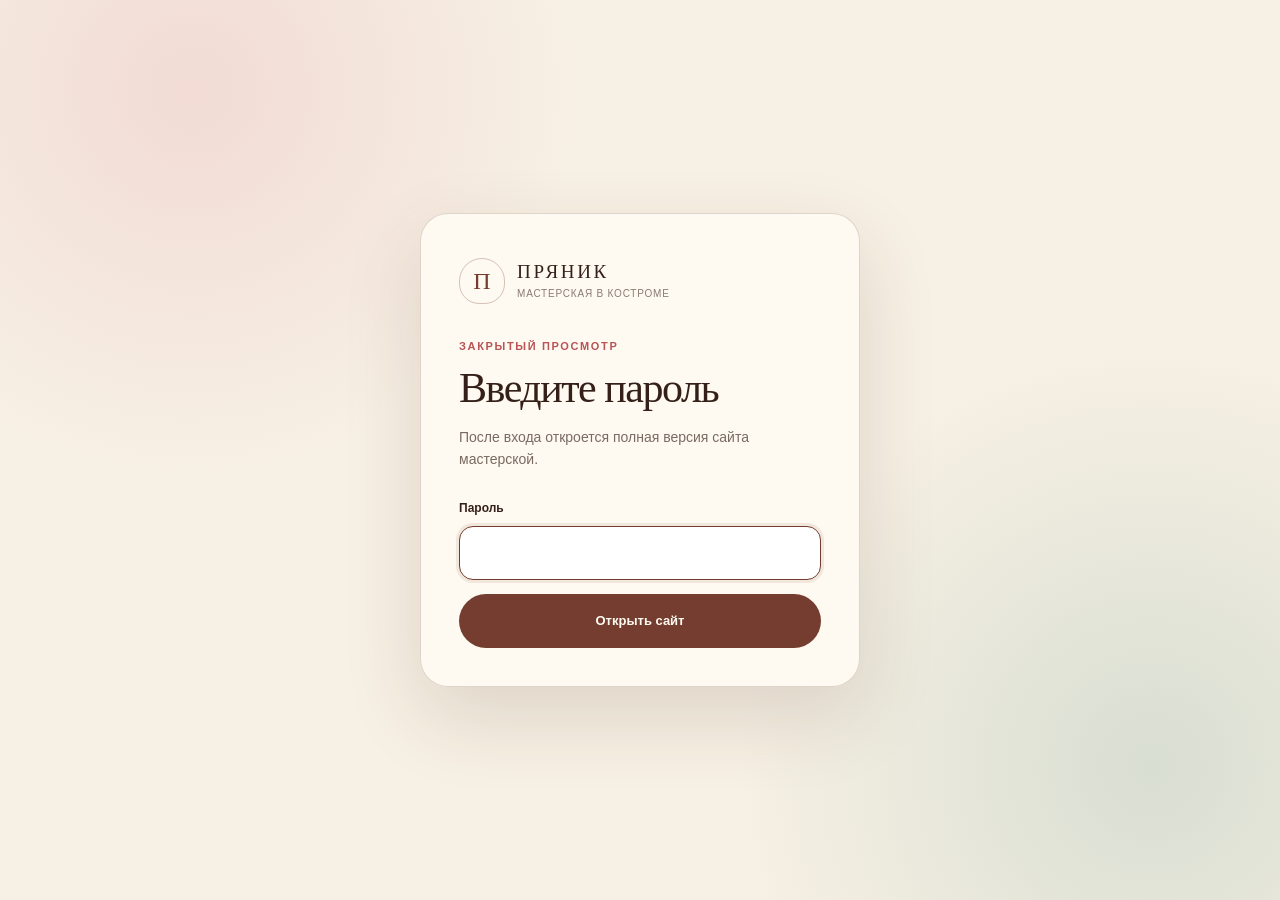
==== index.html @ c5fbbae4 "Publish optimized password-protected client preview" ====
<!DOCTYPE html><html lang="ru"><head><meta charSet="utf-8"/><meta name="viewport" content="width=device-width, initial-scale=1"/><style>/*! tailwindcss v4.2.1 | MIT License | https://tailwindcss.com */
@layer properties{@supports (((-webkit-hyphens:none)) and (not (margin-trim:inline))) or ((-moz-orient:inline) and (not (color:rgb(from red r g b)))){*,:before,:after,::backdrop{--tw-border-style:solid;--tw-outline-style:solid}}}@layer theme{:root,:host{--font-sans:ui-sans-serif, system-ui, sans-serif, "Apple Color Emoji", "Segoe UI Emoji", "Segoe UI Symbol", "Noto Color Emoji";--font-mono:ui-monospace, SFMono-Regular, Menlo, Monaco, Consolas, "Liberation Mono", "Courier New", monospace;--spacing:.25rem;--default-font-family:var(--font-sans);--default-mono-font-family:var(--font-mono)}}@layer base{*,:after,:before,::backdrop{box-sizing:border-box;border:0 solid;margin:0;padding:0}::file-selector-button{box-sizing:border-box;border:0 solid;margin:0;padding:0}html,:host{-webkit-text-size-adjust:100%;tab-size:4;line-height:1.5;font-family:var(--default-font-family,ui-sans-serif, system-ui, sans-serif, "Apple Color Emoji", "Segoe UI Emoji", "Segoe UI Symbol", "Noto Color Emoji");font-feature-settings:var(--default-font-feature-settings,normal);font-variation-settings:var(--default-font-variation-settings,normal);-webkit-tap-highlight-color:transparent}hr{height:0;color:inherit;border-top-width:1px}abbr:where([title]){-webkit-text-decoration:underline dotted;text-decoration:underline dotted}h1,h2,h3,h4,h5,h6{font-size:inherit;font-weight:inherit}a{color:inherit;-webkit-text-decoration:inherit;-webkit-text-decoration:inherit;-webkit-text-decoration:inherit;-webkit-text-decoration:inherit;text-decoration:inherit}b,strong{font-weight:bolder}code,kbd,samp,pre{font-family:var(--default-mono-font-family,ui-monospace, SFMono-Regular, Menlo, Monaco, Consolas, "Liberation Mono", "Courier New", monospace);font-feature-settings:var(--default-mono-font-feature-settings,normal);font-variation-settings:var(--default-mono-font-variation-settings,normal);font-size:1em}small{font-size:80%}sub,sup{vertical-align:baseline;font-size:75%;line-height:0;position:relative}sub{bottom:-.25em}sup{top:-.5em}table{text-indent:0;border-color:inherit;border-collapse:collapse}:-moz-focusring{outline:auto}progress{vertical-align:baseline}summary{display:list-item}ol,ul,menu{list-style:none}img,svg,video,canvas,audio,iframe,embed,object{vertical-align:middle;display:block}img,video{max-width:100%;height:auto}button,input,select,optgroup,textarea{font:inherit;font-feature-settings:inherit;font-variation-settings:inherit;letter-spacing:inherit;color:inherit;opacity:1;background-color:#0000;border-radius:0}::file-selector-button{font:inherit;font-feature-settings:inherit;font-variation-settings:inherit;letter-spacing:inherit;color:inherit;opacity:1;background-color:#0000;border-radius:0}:where(select:is([multiple],[size])) optgroup{font-weight:bolder}:where(select:is([multiple],[size])) optgroup option{padding-inline-start:20px}::file-selector-button{margin-inline-end:4px}::placeholder{opacity:1}@supports (not ((-webkit-appearance:-apple-pay-button))) or (contain-intrinsic-size:1px){::placeholder{color:currentColor}@supports (color:color-mix(in lab, red, red)){::placeholder{color:color-mix(in oklab, currentcolor 50%, transparent)}}}textarea{resize:vertical}::-webkit-search-decoration{-webkit-appearance:none}::-webkit-date-and-time-value{min-height:1lh;text-align:inherit}::-webkit-datetime-edit{display:inline-flex}::-webkit-datetime-edit-fields-wrapper{padding:0}::-webkit-datetime-edit{padding-block:0}::-webkit-datetime-edit-year-field{padding-block:0}::-webkit-datetime-edit-month-field{padding-block:0}::-webkit-datetime-edit-day-field{padding-block:0}::-webkit-datetime-edit-hour-field{padding-block:0}::-webkit-datetime-edit-minute-field{padding-block:0}::-webkit-datetime-edit-second-field{padding-block:0}::-webkit-datetime-edit-millisecond-field{padding-block:0}::-webkit-datetime-edit-meridiem-field{padding-block:0}::-webkit-calendar-picker-indicator{line-height:1}:-moz-ui-invalid{box-shadow:none}button,input:where([type=button],[type=reset],[type=submit]){appearance:button}::file-selector-button{appearance:button}::-webkit-inner-spin-button{height:auto}::-webkit-outer-spin-button{height:auto}[hidden]:where(:not([hidden=until-found])){display:none!important}}@layer components;@layer utilities{.relative{position:relative}.start{inset-inline-start:var(--spacing)}.table{display:table}.border{border-style:var(--tw-border-style);border-width:1px}.outline{outline-style:var(--tw-outline-style);outline-width:1px}}:root{--cream:#f7f0e4;--cream-deep:#eadcc7;--paper:#fffaf2;--ink:#342018;--brown:#743d2f;--brown-dark:#4c291f;--berry:#b85356;--pink:#e8b9ba;--mint:#9fbdb0;--line:#48291e2e;--shadow:0 30px 80px #4d2b1f24}*{box-sizing:border-box}html{scroll-behavior:smooth}body{background:var(--paper);color:var(--ink);text-rendering:optimizelegibility;margin:0;font-family:Arial,Helvetica,sans-serif}body:before{z-index:20;pointer-events:none;content:"";opacity:.17;mix-blend-mode:multiply;background-image:radial-gradient(#3b1f1559 .55px,#0000 .55px);background-size:5px 5px;position:fixed;inset:0}a{color:inherit;text-decoration:none}img{width:100%;display:block}button,a{-webkit-tap-highlight-color:transparent}.shell{width:min(1240px,100% - 64px);margin-inline:auto}.section{padding-block:120px}.hero{background:linear-gradient(100deg, #fffaf233, #f7f0e4b8), var(--cream);min-height:920px;position:relative;overflow:hidden}.hero:before{content:"";border:1px solid #743d2f29;border-radius:50%;width:220px;height:220px;position:absolute;top:112px;left:-76px}.heroGlow{filter:blur(2px);opacity:.55;border-radius:999px;position:absolute}.heroGlowOne{background:#e8b9ba6b;width:280px;height:280px;top:80px;right:17%}.heroGlowTwo{background:#9fbdb061;width:330px;height:330px;bottom:60px;right:-100px}.siteHeader{z-index:5;border-bottom:1px solid var(--line);justify-content:space-between;align-items:center;min-height:100px;display:flex;position:relative}.brand{align-items:center;gap:12px;display:inline-flex}.brandMark{width:44px;height:44px;color:var(--brown);background:#ffffff59;border:1px solid #743d2f4d;border-radius:50% 50% 44% 44%;place-items:center;font-family:Georgia,Times New Roman,serif;font-size:23px;display:grid}.brand>span:last-child{flex-direction:column;display:flex}.brand strong{letter-spacing:.14em;font-family:Georgia,Times New Roman,serif;font-size:19px}.brand small{color:#34201894;letter-spacing:.08em;text-transform:uppercase;margin-top:2px;font-size:10px}.desktopNav{color:#342018b8;gap:34px;font-size:13px;display:flex}.desktopNav a{padding-block:12px;position:relative}.desktopNav a:after{content:"";background:var(--brown);height:1px;transition:transform .18s;position:absolute;bottom:5px;left:0;right:0;transform:scaleX(0)}.desktopNav a:hover:after{transform:scaleX(1)}.headerCta{border:1px solid var(--brown);border-radius:999px;padding:13px 20px;font-size:13px;transition:background .18s,color .18s}.headerCta:hover{background:var(--brown);color:var(--paper)}.heroGrid{z-index:2;grid-template-columns:.88fr 1.12fr;align-items:center;gap:56px;min-height:720px;padding-block:58px 90px;display:grid;position:relative}.heroCopy{padding-top:16px}.eyebrow{color:var(--brown);letter-spacing:.17em;text-transform:uppercase;align-items:center;gap:11px;margin:0 0 22px;font-size:11px;font-weight:700;display:flex}.eyebrow>span{background:currentColor;width:24px;height:1px;display:inline-block}.hero h1,.sectionHeading h2,.masterclass h2,.contact h2{letter-spacing:-.045em;margin:0;font-family:Georgia,Times New Roman,serif;font-weight:400}.hero h1{max-width:630px;font-size:clamp(62px,6.2vw,92px);line-height:.92}.hero h1 em,.masterclass h2 em,.contact h2 em{color:var(--berry);font-weight:400}.heroLead{color:#342018b0;max-width:570px;margin:30px 0 0;font-size:17px;line-height:1.65}.heroActions,.contactActions{align-items:center;gap:27px;margin-top:34px;display:flex}.button{letter-spacing:.02em;border-radius:999px;justify-content:center;align-items:center;gap:34px;min-height:55px;padding:0 24px;font-size:13px;font-weight:700;transition:transform .18s,background .18s,color .18s;display:inline-flex}.button:hover{transform:translateY(-2px)}.button span{font-size:18px;font-weight:400}.buttonPrimary{background:var(--brown);color:#fff9f0;min-width:224px;box-shadow:0 16px 35px #743d2f38}.buttonPrimary:hover{background:var(--brown-dark)}.textLink{border-bottom:1px solid #34201880;padding:12px 0;font-size:13px}.textLink span{margin-left:8px}.heroNotes{color:#342018a3;gap:28px;margin:39px 0 0;padding:0;font-size:12px;list-style:none;display:flex}.heroNotes li{align-items:center;gap:8px;display:flex}.noteIcon{color:var(--berry)}.heroVisual{justify-self:end;width:min(100%,610px);padding:20px 24px 24px 52px;position:relative}.heroVisual:before,.heroVisual:after{content:"";border-radius:50%;position:absolute}.heroVisual:before{border:1px dashed #743d2f4d;width:116px;height:116px;top:-23px;right:-38px}.heroVisual:after{background:var(--berry);width:18px;height:18px;box-shadow:-24px 18px 0 5px var(--mint), -3px 37px 0 -3px var(--brown);bottom:22px;right:5px}.heroPhotoFrame{aspect-ratio:.82;box-shadow:var(--shadow);border:12px solid #fffaf2bf;border-radius:48% 48% 34px 34px;position:relative;overflow:hidden;transform:rotate(1.2deg)}.heroPhotoFrame:after{content:"";position:absolute;inset:0;box-shadow:inset 0 0 80px #522c1f12}.heroPhoto{object-fit:cover;object-position:50% 48%;height:100%}.photoBadge{z-index:2;text-align:center;border-radius:50%;flex-direction:column;justify-content:center;align-items:center;display:flex;position:absolute;box-shadow:0 14px 35px #381e1429}.photoBadgeTop{width:108px;height:108px;color:var(--brown);background:#fffaf2;top:85px;left:0;transform:rotate(-8deg)}.photoBadgeTop>span:first-child{font-family:Georgia,Times New Roman,serif;font-size:28px}.photoBadgeTop .stars{color:var(--berry);letter-spacing:.08em;margin-top:2px;font-size:9px}.photoBadgeTop small{color:#3420188c;text-transform:uppercase;margin-top:4px;font-size:9px}.photoBadgeBottom{background:var(--brown);color:#fff8ed;width:126px;height:126px;bottom:56px;right:-4px;transform:rotate(7deg)}.photoBadgeBottom small{opacity:.7;letter-spacing:.12em;text-transform:uppercase;font-size:9px}.photoBadgeBottom strong{margin-top:3px;font-family:Georgia,Times New Roman,serif;font-size:21px;font-weight:400}.photoBadgeBottom i{color:var(--pink);margin-top:4px;font-family:Georgia,Times New Roman,serif;font-size:20px;font-style:normal}.heroTicker{z-index:3;border-top:1px solid var(--line);background:#fffaf2b3;position:absolute;bottom:0;left:0;right:0;overflow:hidden}.heroTicker>div{align-items:center;gap:36px;width:max-content;padding-block:20px;animation:28s linear infinite ticker;display:flex}.heroTicker span{letter-spacing:.13em;font-family:Georgia,Times New Roman,serif;font-size:13px}.heroTicker b{color:var(--berry);font-size:10px}@keyframes ticker{to{transform:translate(-42%)}}.sectionHeading{grid-template-columns:.85fr 1.25fr .85fr;align-items:end;gap:44px;margin-bottom:54px;display:grid}.sectionHeading .eyebrow{align-self:start;margin-top:13px}.sectionHeading h2{font-size:clamp(48px,5.5vw,76px);line-height:.96}.sectionHeading>p:last-child{color:#3420189e;margin:0 0 5px;font-size:15px;line-height:1.7}.workGrid{grid-template-rows:370px 310px;grid-template-columns:1.04fr .96fr;gap:18px;display:grid}.workCard{background:var(--cream-deep);border-radius:24px;position:relative;overflow:hidden}.workCardTall{grid-row:1/3}.workCardWide{grid-column:2}.workCardSmall{grid-column:auto}.workGrid .workCardSmall:nth-of-type(3),.workGrid .workCardSmall:nth-of-type(4){display:none}.workCard img{object-fit:cover;height:100%;transition:transform .7s cubic-bezier(.2,.7,0,1)}.workCardTall img{object-position:50% 48%}.workCardWide img{object-position:50% 47%}.workCard:hover img{transform:scale(1.035)}.workCard:after{content:"";background:linear-gradient(#27140e0a 42%,#27140ebf);position:absolute;inset:0}.workOverlay{z-index:1;color:#fffaf2;justify-content:space-between;align-items:flex-end;gap:24px;display:flex;position:absolute;bottom:23px;left:24px;right:24px}.workOverlay>span{border:1px solid #ffffff80;border-radius:50%;flex:none;place-items:center;width:38px;height:38px;font-size:10px;display:grid}.workOverlay>div{text-align:right;max-width:360px;margin-left:auto}.workOverlay h3{margin:0;font-family:Georgia,Times New Roman,serif;font-size:27px;font-weight:400}.workOverlay p{opacity:.72;margin:6px 0 0;font-size:11px;line-height:1.45}.worksCta{border-top:1px solid var(--line);justify-content:space-between;align-items:center;margin-top:34px;padding-top:30px;display:flex}.worksCta p{color:#342018a8;margin:0;font-size:14px}.worksCta strong{color:var(--ink)}.buttonOutline{border:1px solid var(--brown);min-height:50px;color:var(--brown)}.buttonOutline:hover{background:var(--brown);color:#fffaf2}.masterclass{background:var(--brown-dark);color:#fff8ed;overflow:hidden}.masterclassInner{grid-template-columns:1.08fr .92fr;align-items:center;gap:90px;min-height:690px;display:grid}.masterclassVisual{min-height:585px;position:relative}.masterclassImageMain,.masterclassImageDetail{position:absolute;overflow:hidden;box-shadow:0 30px 70px #1409053d}.masterclassImageMain{aspect-ratio:.86;border-radius:50% 50% 26px 26px;width:72%;top:0;left:0}.masterclassImageMain img,.masterclassImageDetail img{object-fit:cover;height:100%}.masterclassImageMain img{object-position:43% 50%}.masterclassImageDetail{aspect-ratio:1.08;border:7px solid var(--cream);border-radius:20px;width:48%;bottom:3%;right:0;transform:rotate(3deg)}.roundStamp{z-index:2;background:var(--berry);letter-spacing:.12em;border:1px dashed #fff8eda6;border-radius:50%;place-items:center;width:118px;height:118px;padding:25px 0;font-size:9px;display:grid;position:absolute;top:18%;right:3%;transform:rotate(7deg);box-shadow:0 15px 36px #1d0e093d}.roundStamp b{font-family:Georgia,Times New Roman,serif;font-size:27px;font-weight:400;position:absolute}.roundStamp span:first-child{align-self:start}.roundStamp span:last-child{align-self:end}.eyebrowLight{color:var(--pink)}.masterclass h2,.contact h2{font-size:clamp(52px,5.5vw,77px);line-height:.95}.masterclass h2 em{color:var(--pink)}.masterclassLead{color:#fff8edab;max-width:510px;margin:30px 0 0;font-size:16px;line-height:1.75}.masterclassList{max-width:510px;margin:36px 0 0;padding:0;list-style:none}.masterclassList li{border-top:1px solid #fff8ed24;grid-template-columns:43px 1fr;gap:16px;padding-block:19px;display:grid}.masterclassList li:last-child{border-bottom:1px solid #fff8ed24}.masterclassList>li>span{color:var(--pink);padding-top:2px;font-family:Georgia,Times New Roman,serif;font-size:14px}.masterclassList p{color:#fff8ed9e;margin:0;font-size:12px;line-height:1.55}.masterclassList strong{color:#fff8ed;margin-bottom:4px;font-family:Georgia,Times New Roman,serif;font-size:18px;font-weight:400;display:block}.buttonCream{background:var(--cream);min-width:250px;color:var(--brown-dark);margin-top:35px}.buttonCream:hover{background:#fffaf2}.orderHeading{justify-content:space-between;align-items:flex-end;display:flex}.orderHeading h2{font-size:clamp(50px,5.7vw,78px)}.orderSteps{border-top:1px solid var(--line);grid-template-columns:repeat(3,1fr);display:grid}.orderStep{border-right:1px solid var(--line);min-height:290px;padding:36px 34px 20px 0;position:relative}.orderStep:not(:first-child){padding-left:34px}.orderStep:last-child{border-right:0}.stepNumber{color:var(--berry);font-family:Georgia,Times New Roman,serif;font-size:14px}.stepLine{background:linear-gradient(90deg, var(--berry) 0 34px, var(--line) 34px);width:100%;height:1px;margin:64px 0 25px}.orderStep h3{margin:0;font-family:Georgia,Times New Roman,serif;font-size:26px;font-weight:400}.orderStep p{color:#34201894;max-width:330px;margin:12px 0 0;font-size:13px;line-height:1.65}.contact{padding-top:0}.contactCard{background:radial-gradient(circle at 8% 100%, #e8b9ba2b, transparent 34%), var(--brown);color:#fff8ed;border-radius:34px;grid-template-columns:1.15fr .85fr;min-height:560px;display:grid;overflow:hidden}.contactIntro{padding:75px 72px}.contact h2 em{color:var(--pink)}.contactIntro>p:not(.eyebrow){color:#fff8edad;max-width:600px;margin:27px 0 0;font-size:15px;line-height:1.7}.contactActions{margin-top:0}.contactVk{color:#fff8edd1;border-bottom:1px solid #fff8ed73;margin-top:35px;padding-bottom:5px;font-size:12px}.contactDetails{background:#351b1324;border-left:1px solid #fff8ed29;flex-direction:column;justify-content:center;padding:52px 58px;display:flex}.contactDetails>div{border-bottom:1px solid #fff8ed26;flex-direction:column;padding-block:29px;display:flex}.contactDetails>div:last-child{border-bottom:0}.contactDetails span{color:var(--pink);letter-spacing:.15em;text-transform:uppercase;margin-bottom:10px;font-size:9px;font-weight:700}.contactDetails a,.contactDetails p{margin:0;font-family:Georgia,Times New Roman,serif;font-size:25px}.contactDetails a:hover{color:var(--pink)}.contactDetails small{color:#fff8ed80;margin-top:6px;font-size:11px}.footer{background:var(--paper);padding:48px 0 54px}.footerInner{justify-content:space-between;align-items:center;display:flex}.footerInner>p{color:#3420187a;font-size:11px}.footerInner>div{gap:24px;font-size:12px;display:flex}.footerInner>div a{border-bottom:1px solid var(--line);padding-bottom:3px}.mobileOrderBar{display:none}@media (width>=1120px){.workGrid{grid-template-rows:370px 310px;grid-template-columns:1fr .64fr .64fr}.workCardTall{grid-row:1/3}.workCardWide{grid-column:2/4}.workGrid .workCardSmall:nth-of-type(3),.workGrid .workCardSmall:nth-of-type(4){display:block}}@media (width<=960px){.shell{width:min(100% - 44px,820px)}.desktopNav{display:none}.hero{min-height:auto}.heroGrid{grid-template-columns:1fr;gap:52px;padding-block:78px 130px}.heroCopy{max-width:690px}.heroVisual{justify-self:center;width:min(100%,650px)}.sectionHeading{grid-template-columns:1fr 1.7fr}.sectionHeading>p:last-child{grid-column:2}.masterclassInner{grid-template-columns:1fr;gap:60px}.masterclassVisual{width:min(100%,650px);margin-inline:auto}.masterclassCopy{max-width:650px}.contactCard{grid-template-columns:1fr}.contactDetails{border-top:1px solid #fff8ed29;border-left:0}}@media (width<=680px){body{padding-bottom:78px}.shell{width:calc(100% - 32px)}.section{padding-block:80px}.siteHeader{min-height:78px}.brandMark{width:39px;height:39px;font-size:20px}.brand strong{font-size:16px}.brand small{font-size:8px}.headerCta{padding:10px 14px;font-size:11px}.heroGrid{gap:42px;padding-block:57px 110px}.hero h1{font-size:clamp(49px,14vw,68px);line-height:.94}.heroLead{margin-top:23px;font-size:15px;line-height:1.62}.heroActions{flex-direction:column;align-items:stretch;gap:10px;margin-top:27px}.button{width:100%}.textLink{border-bottom:0;align-self:center}.heroNotes{flex-direction:column;gap:10px;margin-top:24px}.heroVisual{padding:12px 22px 18px 26px}.heroPhotoFrame{border-width:8px}.photoBadgeTop{width:83px;height:83px;top:55px}.photoBadgeTop>span:first-child{font-size:22px}.photoBadgeBottom{width:96px;height:96px;bottom:30px;right:0}.photoBadgeBottom strong{font-size:17px}.heroTicker>div{gap:26px;padding-block:17px}.heroTicker span{font-size:11px}.sectionHeading{margin-bottom:34px;display:block}.sectionHeading .eyebrow{margin:0 0 20px}.sectionHeading h2,.orderHeading h2{font-size:47px}.sectionHeading>p:last-child{margin-top:22px;font-size:14px}.workGrid{flex-direction:column;display:flex}.workGrid .workCardSmall:nth-of-type(3),.workGrid .workCardSmall:nth-of-type(4){display:block}.workCard,.workCardTall,.workCardWide,.workCardSmall{min-height:390px}.workCardWide,.workCardSmall{min-height:300px}.workOverlay{bottom:18px;left:18px;right:18px}.workOverlay h3{font-size:23px}.worksCta{flex-direction:column;align-items:stretch;gap:22px}.worksCta p{text-align:center}.masterclassInner{gap:46px}.masterclassVisual{min-height:470px}.masterclassImageMain{width:78%}.masterclassImageDetail{width:52%}.roundStamp{width:96px;height:96px;padding:21px 0;top:13%}.roundStamp b{font-size:22px}.masterclass h2,.contact h2{font-size:48px}.masterclassLead{font-size:14px}.buttonCream{min-width:0}.orderHeading,.orderSteps{display:block}.orderStep,.orderStep:not(:first-child){border-right:0;border-bottom:1px solid var(--line);min-height:0;padding:28px 0 34px}.stepLine{margin:28px 0 21px}.contact{padding-top:0}.contactCard{border-radius:0;width:100%}.contactIntro{padding:63px 24px}.contactActions{flex-direction:column;align-items:stretch;gap:8px}.contactVk{align-self:center;margin-top:12px}.contactDetails{padding:27px 24px 48px}.contactDetails a,.contactDetails p{font-size:22px}.footer{padding-bottom:40px}.footerInner{flex-direction:column;align-items:flex-start;gap:25px}.footerInner>p{display:none}.mobileOrderBar{z-index:19;color:#fff8ed;-webkit-backdrop-filter:blur(15px);backdrop-filter:blur(15px);background:#4c291ff2;border:1px solid #ffffff2e;border-radius:20px;justify-content:space-between;align-items:center;gap:18px;min-height:64px;padding:9px 9px 9px 18px;display:flex;position:fixed;bottom:10px;left:12px;right:12px;box-shadow:0 15px 38px #29150e52}.mobileOrderBar>div{flex-direction:column;display:flex}.mobileOrderBar small{color:#fff8ed94;font-size:9px}.mobileOrderBar strong{margin-top:2px;font-family:Georgia,Times New Roman,serif;font-size:15px;font-weight:400}.mobileOrderBar>a{background:var(--cream);min-height:45px;color:var(--brown-dark);border-radius:14px;align-items:center;gap:12px;padding:0 17px;font-size:12px;font-weight:700;display:flex}}@media (prefers-reduced-motion:reduce){html{scroll-behavior:auto}.heroTicker>div{animation:none}.button,.workCard img{transition:none}}@property --tw-border-style{syntax:"*";inherits:false;initial-value:solid}@property --tw-outline-style{syntax:"*";inherits:false;initial-value:solid}
</style><title>Мастерская ПРЯНИК — пряники ручной работы в Костроме</title><meta name="description" content="Расписные имбирные пряники, подарочные наборы, съедобная печать и семейные мастер-классы в Костроме."/><meta property="og:title" content="Мастерская ПРЯНИК — пряники ручной работы в Костроме"/><meta property="og:description" content="Расписные имбирные пряники, подарочные наборы, съедобная печать и семейные мастер-классы в Костроме."/><meta property="og:type" content="website"/><meta property="og:locale" content="ru_RU"/><meta property="og:image" content="https://example.com/og.png"/><meta property="og:image:width" content="1536"/><meta property="og:image:height" content="1024"/><meta property="og:image:alt" content="Мастерская ПРЯНИК — сладкие подарки ручной работы"/><meta name="twitter:card" content="summary_large_image"/><meta name="twitter:title" content="Мастерская ПРЯНИК — пряники ручной работы в Костроме"/><meta name="twitter:description" content="Расписные имбирные пряники, подарочные наборы, съедобная печать и семейные мастер-классы в Костроме."/><meta name="twitter:image" content="https://example.com/og.png"/>
<meta name="robots" content="noindex,nofollow"><meta name="referrer" content="no-referrer"></head><body>
  <style id="preview-gate-styles">
    [hidden]{display:none!important}
    #preview-gate{position:fixed;z-index:99999;inset:0;display:grid;place-items:center;padding:24px;background:radial-gradient(circle at 15% 10%,rgba(232,185,186,.38),transparent 28%),radial-gradient(circle at 90% 85%,rgba(159,189,176,.35),transparent 30%),#f7f0e4;color:#342018;font-family:Arial,Helvetica,sans-serif}
    #preview-gate *{box-sizing:border-box}
    #preview-gate main{width:min(100%,440px);padding:44px 38px 38px;border:1px solid rgba(72,41,30,.18);border-radius:28px;background:rgba(255,250,242,.96);box-shadow:0 30px 80px rgba(77,43,31,.14)}
    #preview-gate .brand{display:flex;align-items:center;gap:12px;margin-bottom:34px}
    #preview-gate .mark{display:grid;width:46px;height:46px;place-items:center;border:1px solid rgba(116,61,47,.3);border-radius:50% 50% 44% 44%;color:#743d2f;font:24px Georgia,serif}
    #preview-gate .brand div{display:flex;flex-direction:column}
    #preview-gate .brand strong{font:19px Georgia,serif;letter-spacing:.14em}
    #preview-gate .brand small{margin-top:3px;color:rgba(52,32,24,.58);font-size:10px;letter-spacing:.08em;text-transform:uppercase}
    #preview-gate .eyebrow{margin:0 0 12px;color:#b85356;font-size:11px;font-weight:700;letter-spacing:.15em;text-transform:uppercase}
    #preview-gate h1{margin:0;font:400 42px/1 Georgia,"Times New Roman",serif;letter-spacing:-.035em}
    #preview-gate .lead{margin:17px 0 28px;color:rgba(52,32,24,.66);font-size:14px;line-height:1.6}
    #preview-gate label{display:block;margin-bottom:9px;font-size:12px;font-weight:700}
    #preview-gate input{width:100%;height:54px;padding:0 18px;border:1px solid rgba(72,41,30,.18);border-radius:14px;outline:none;background:#fff;color:#342018;font:inherit}
    #preview-gate input:focus{border-color:#743d2f;box-shadow:0 0 0 3px rgba(116,61,47,.1)}
    #preview-gate button{width:100%;min-height:54px;margin-top:14px;border:0;border-radius:999px;background:#743d2f;color:#fffaf2;cursor:pointer;font-size:13px;font-weight:700}
    #preview-gate button:hover{background:#4c291f}
    #preview-gate .error{margin:11px 0 0;color:#a33c43;font-size:12px}
    @media(max-width:520px){#preview-gate main{padding:36px 24px 30px;border-radius:22px}#preview-gate h1{font-size:36px}}
  </style>
  <div id="preview-gate">
    <main>
      <div class="brand"><span class="mark">П</span><div><strong>ПРЯНИК</strong><small>мастерская в Костроме</small></div></div>
      <p class="eyebrow">Закрытый просмотр</p>
      <h1>Введите пароль</h1>
      <p class="lead">После входа откроется полная версия сайта мастерской.</p>
      <form id="preview-form">
        <label for="preview-password">Пароль</label>
        <input id="preview-password" name="password" type="password" inputmode="numeric" autocomplete="current-password" required autofocus>
        <button type="submit">Открыть сайт</button>
        <div class="error" id="preview-error" role="alert" hidden>Неверный пароль. Попробуйте ещё раз.</div>
      </form>
    </main>
  </div>
  <script>
    (()=>{
      const expected="a665a45920422f9d417e4867efdc4fb8a04a1f3fff1fa07e998e86f7f7a27ae3";
      const gate=document.getElementById("preview-gate");
      const error=document.getElementById("preview-error");
      const open=()=>{const site=document.getElementById("preview-site");gate.hidden=true;site.hidden=false;document.body.style.overflow="";sessionStorage.setItem("pryanik-preview","open")};
      document.body.style.overflow="hidden";
      if(sessionStorage.getItem("pryanik-preview")==="open") setTimeout(open,0);
      document.getElementById("preview-form").addEventListener("submit",async(event)=>{
        event.preventDefault();
        const value=new FormData(event.currentTarget).get("password");
        const bytes=await crypto.subtle.digest("SHA-256",new TextEncoder().encode(String(value)));
        const hash=[...new Uint8Array(bytes)].map(byte=>byte.toString(16).padStart(2,"0")).join("");
        if(hash===expected){open();return}
        error.hidden=false;
        document.getElementById("preview-password").select();
      });
    })();
  </script><div id="preview-site" hidden><main><section class="hero" id="top"><div class="heroGlow heroGlowOne" aria-hidden="true"></div><div class="heroGlow heroGlowTwo" aria-hidden="true"></div><header class="siteHeader shell"><a class="brand" href="#top" aria-label="Мастерская Пряник — наверх"><span class="brandMark" aria-hidden="true">П</span><span><strong>ПРЯНИК</strong><small>мастерская в Костроме</small></span></a><nav class="desktopNav" aria-label="Основная навигация"><a href="#works">Работы</a><a href="#masterclass">Мастер-классы</a><a href="#contacts">Контакты</a></nav><a class="headerCta" href="https://vk.ru/pryanik44" target="_blank" rel="noreferrer">Написать в VK</a></header><div class="heroGrid shell"><div class="heroCopy"><p class="eyebrow"><span aria-hidden="true"></span>Пряники ручной работы</p><h1>Пряники,<br/>у которых есть <em>повод</em></h1><p class="heroLead">Выпекаем и расписываем сладкие подарки для праздников, важных событий и просто тёплых слов. По вашей идее — вручную, с вниманием к каждой детали.</p><div class="heroActions"><a class="button buttonPrimary" href="https://wa.me/79038967770?text=%D0%97%D0%B4%D1%80%D0%B0%D0%B2%D1%81%D1%82%D0%B2%D1%83%D0%B9%D1%82%D0%B5!%20%D0%A5%D0%BE%D1%87%D1%83%20%D0%B7%D0%B0%D0%BA%D0%B0%D0%B7%D0%B0%D1%82%D1%8C%20%D0%BF%D1%80%D1%8F%D0%BD%D0%B8%D0%BA%D0%B8.%20%D0%9F%D0%BE%D0%B4%D1%81%D0%BA%D0%B0%D0%B6%D0%B8%D1%82%D0%B5%2C%20%D0%BF%D0%BE%D0%B6%D0%B0%D0%BB%D1%83%D0%B9%D1%81%D1%82%D0%B0%2C%20%D0%BF%D0%BE%20%D1%81%D1%80%D0%BE%D0%BA%D0%B0%D0%BC%20%D0%B8%20%D1%81%D1%82%D0%BE%D0%B8%D0%BC%D0%BE%D1%81%D1%82%D0%B8." target="_blank" rel="noreferrer">Обсудить заказ <span aria-hidden="true">↗</span></a><a class="textLink" href="#works">Посмотреть работы <span aria-hidden="true">↓</span></a></div><ul class="heroNotes" aria-label="Преимущества мастерской"><li><span class="noteIcon" aria-hidden="true">✦</span>Ручная роспись</li><li><span class="noteIcon" aria-hidden="true">✦</span>Дизайн к вашему событию</li></ul></div><div class="heroVisual"><div class="heroPhotoFrame"><img src="[data-uri]" alt="Расписные пряники в виде зайчика, сердца и ромашек" class="heroPhoto"/ decoding="async" fetchpriority="high"></div><div class="photoBadge photoBadgeTop"><span>5,0</span><span class="stars" aria-label="Рейтинг 5 из 5">★★★★★</span><small>в 2ГИС</small></div><div class="photoBadge photoBadgeBottom"><small>сделано</small><strong>с душой</strong><i aria-hidden="true">♡</i></div></div></div><div class="heroTicker" aria-hidden="true"><div><span>ПРАЗДНИЧНЫЕ НАБОРЫ</span><b>✦</b><span>ПРЯНИКИ НА ПАЛОЧКЕ</span><b>✦</b><span>СЪЕДОБНАЯ ПЕЧАТЬ</span><b>✦</b><span>МАСТЕР-КЛАССЫ</span><b>✦</b><span>ПРАЗДНИЧНЫЕ НАБОРЫ</span></div></div></section><section class="works section shell" id="works"><div class="sectionHeading"><p class="eyebrow"><span aria-hidden="true"></span>Что можно заказать</p><h2>Для любого<br/>«хочу порадовать»</h2><p>Повторим настроение вашего праздника в форме, цвете и деталях — от одного пряника до целого подарочного набора.</p></div><div class="workGrid"><article class="workCard workCardTall"><img src="[data-uri]" alt="Пасхальный набор расписных пряников"/ decoding="async" loading="lazy"><div class="workOverlay"><span>01</span><div><h3>Праздничные наборы</h3><p>Для семейных дат, праздников и тёплых поздравлений</p></div></div></article><article class="workCard workCardWide"><img src="[data-uri]" alt="Тематические пряники со съедобной печатью к выпускному"/ decoding="async" loading="lazy"><div class="workOverlay"><span>02</span><div><h3>Ваш рисунок или надпись</h3><p>Съедобная печать и дизайн под конкретный повод</p></div></div></article><article class="workCard workCardSmall"><img src="[data-uri]" alt="Детали пряничного домика с белой росписью"/ decoding="async" loading="lazy"><div class="workOverlay"><span>03</span><div><h3>Пряничные домики</h3><p>Собираем праздник по деталям</p></div></div></article><article class="workCard workCardSmall workCardAccent"><img src="[data-uri]" alt="Пасхальные пряники с ручной росписью"/ decoding="async" loading="lazy"><div class="workOverlay"><span>04</span><div><h3>Пряники на палочке</h3><p>Красивый знак внимания и сладкий сувенир</p></div></div></article></div><div class="worksCta"><p>Не нашли свою идею? <strong>Покажите её нам.</strong></p><a class="button buttonOutline" href="https://vk.ru/pryanik44" target="_blank" rel="noreferrer">Написать в VK <span aria-hidden="true">↗</span></a></div></section><section class="masterclass section" id="masterclass"><div class="masterclassInner shell"><div class="masterclassVisual"><div class="masterclassImageMain"><img src="[data-uri]" alt="Пряничный домик в мастерской"/ decoding="async" loading="lazy"></div><div class="masterclassImageDetail"><img src="[data-uri]" alt="Заготовки пряников перед росписью"/ decoding="async" loading="lazy"></div><div class="roundStamp" aria-hidden="true"><span>ПЕЧЁМ</span><b>+</b><span>РИСУЕМ</span></div></div><div class="masterclassCopy"><p class="eyebrow eyebrowLight"><span aria-hidden="true"></span>Время вместе</p><h2>Приходите<br/>создавать <em>своё</em></h2><p class="masterclassLead">Проводим семейные мастер-классы по росписи и выпечке пряников. Можно трогать, пробовать, фантазировать — и забрать результат с собой.</p><ul class="masterclassList"><li><span>01</span><p><strong>Для детей и взрослых</strong>Тёплый формат для семьи, друзей или небольшой компании</p></li><li><span>02</span><p><strong>Два формата</strong>Роспись готовых пряников или выпечка от теста до декора</p></li></ul><a class="button buttonCream" href="https://wa.me/79038967770?text=%D0%97%D0%B4%D1%80%D0%B0%D0%B2%D1%81%D1%82%D0%B2%D1%83%D0%B9%D1%82%D0%B5!%20%D0%A5%D0%BE%D1%87%D1%83%20%D0%B7%D0%B0%D0%BA%D0%B0%D0%B7%D0%B0%D1%82%D1%8C%20%D0%BF%D1%80%D1%8F%D0%BD%D0%B8%D0%BA%D0%B8.%20%D0%9F%D0%BE%D0%B4%D1%81%D0%BA%D0%B0%D0%B6%D0%B8%D1%82%D0%B5%2C%20%D0%BF%D0%BE%D0%B6%D0%B0%D0%BB%D1%83%D0%B9%D1%81%D1%82%D0%B0%2C%20%D0%BF%D0%BE%20%D1%81%D1%80%D0%BE%D0%BA%D0%B0%D0%BC%20%D0%B8%20%D1%81%D1%82%D0%BE%D0%B8%D0%BC%D0%BE%D1%81%D1%82%D0%B8." target="_blank" rel="noreferrer">Узнать о мастер-классе <span aria-hidden="true">↗</span></a></div></div></section><section class="order section shell" id="order"><div class="sectionHeading orderHeading"><p class="eyebrow"><span aria-hidden="true"></span>Всё просто</p><h2>Как сделать заказ</h2></div><div class="orderSteps"><article class="orderStep"><span class="stepNumber">01</span><div class="stepLine" aria-hidden="true"></div><h3>Расскажите о поводе</h3><p>Напишите дату, количество и идею — можно приложить референс или просто описать настроение.</p></article><article class="orderStep"><span class="stepNumber">02</span><div class="stepLine" aria-hidden="true"></div><h3>Согласуем детали</h3><p>Обсудим форму, роспись, надписи, упаковку и удобный способ получения.</p></article><article class="orderStep"><span class="stepNumber">03</span><div class="stepLine" aria-hidden="true"></div><h3>Получите свой набор</h3><p>Заберите заказ в мастерской или уточните возможность доставки по Костроме.</p></article></div></section><section class="contact section" id="contacts"><div class="contactCard shell"><div class="contactIntro"><p class="eyebrow eyebrowLight"><span aria-hidden="true"></span>Ждём ваше сообщение</p><h2>Давайте придумаем<br/><em>ваш</em> пряник</h2><p>Напишите, какой у вас повод и к какой дате нужен заказ. Ответим, подскажем по формату и вместе соберём идею.</p><div class="contactActions"><a class="button buttonCream" href="https://wa.me/79038967770?text=%D0%97%D0%B4%D1%80%D0%B0%D0%B2%D1%81%D1%82%D0%B2%D1%83%D0%B9%D1%82%D0%B5!%20%D0%A5%D0%BE%D1%87%D1%83%20%D0%B7%D0%B0%D0%BA%D0%B0%D0%B7%D0%B0%D1%82%D1%8C%20%D0%BF%D1%80%D1%8F%D0%BD%D0%B8%D0%BA%D0%B8.%20%D0%9F%D0%BE%D0%B4%D1%81%D0%BA%D0%B0%D0%B6%D0%B8%D1%82%D0%B5%2C%20%D0%BF%D0%BE%D0%B6%D0%B0%D0%BB%D1%83%D0%B9%D1%81%D1%82%D0%B0%2C%20%D0%BF%D0%BE%20%D1%81%D1%80%D0%BE%D0%BA%D0%B0%D0%BC%20%D0%B8%20%D1%81%D1%82%D0%BE%D0%B8%D0%BC%D0%BE%D1%81%D1%82%D0%B8." target="_blank" rel="noreferrer">Написать в WhatsApp <span aria-hidden="true">↗</span></a><a class="contactVk" href="https://vk.ru/pryanik44" target="_blank" rel="noreferrer">или перейти в VK</a></div></div><div class="contactDetails"><div><span>Телефон</span><a href="tel:+79038967770">+7 903 896-77-70</a></div><div><span>Мастерская</span><a href="https://2gis.ru/kostroma/firm/70000001078746356" target="_blank" rel="noreferrer">д. Клюшниково, 62</a><small>Костромской район</small></div><div><span>Режим работы</span><p>Ежедневно · 09:00–18:00</p></div></div></div></section><footer class="footer"><div class="shell footerInner"><a class="brand brandFooter" href="#top"><span class="brandMark" aria-hidden="true">П</span><span><strong>ПРЯНИК</strong><small>мастерская в Костроме</small></span></a><p>Сладкие подарки ручной работы</p><div><a href="https://vk.ru/pryanik44" target="_blank" rel="noreferrer">VK</a><a href="https://wa.me/79038967770?text=%D0%97%D0%B4%D1%80%D0%B0%D0%B2%D1%81%D1%82%D0%B2%D1%83%D0%B9%D1%82%D0%B5!%20%D0%A5%D0%BE%D1%87%D1%83%20%D0%B7%D0%B0%D0%BA%D0%B0%D0%B7%D0%B0%D1%82%D1%8C%20%D0%BF%D1%80%D1%8F%D0%BD%D0%B8%D0%BA%D0%B8.%20%D0%9F%D0%BE%D0%B4%D1%81%D0%BA%D0%B0%D0%B6%D0%B8%D1%82%D0%B5%2C%20%D0%BF%D0%BE%D0%B6%D0%B0%D0%BB%D1%83%D0%B9%D1%81%D1%82%D0%B0%2C%20%D0%BF%D0%BE%20%D1%81%D1%80%D0%BE%D0%BA%D0%B0%D0%BC%20%D0%B8%20%D1%81%D1%82%D0%BE%D0%B8%D0%BC%D0%BE%D1%81%D1%82%D0%B8." target="_blank" rel="noreferrer">WhatsApp</a></div></div></footer><div class="mobileOrderBar"><div><small>Есть идея?</small><strong>Обсудим заказ</strong></div><a href="https://wa.me/79038967770?text=%D0%97%D0%B4%D1%80%D0%B0%D0%B2%D1%81%D1%82%D0%B2%D1%83%D0%B9%D1%82%D0%B5!%20%D0%A5%D0%BE%D1%87%D1%83%20%D0%B7%D0%B0%D0%BA%D0%B0%D0%B7%D0%B0%D1%82%D1%8C%20%D0%BF%D1%80%D1%8F%D0%BD%D0%B8%D0%BA%D0%B8.%20%D0%9F%D0%BE%D0%B4%D1%81%D0%BA%D0%B0%D0%B6%D0%B8%D1%82%D0%B5%2C%20%D0%BF%D0%BE%D0%B6%D0%B0%D0%BB%D1%83%D0%B9%D1%81%D1%82%D0%B0%2C%20%D0%BF%D0%BE%20%D1%81%D1%80%D0%BE%D0%BA%D0%B0%D0%BC%20%D0%B8%20%D1%81%D1%82%D0%BE%D0%B8%D0%BC%D0%BE%D1%81%D1%82%D0%B8." target="_blank" rel="noreferrer">Написать <span aria-hidden="true">↗</span></a></div></main></div></body></html>
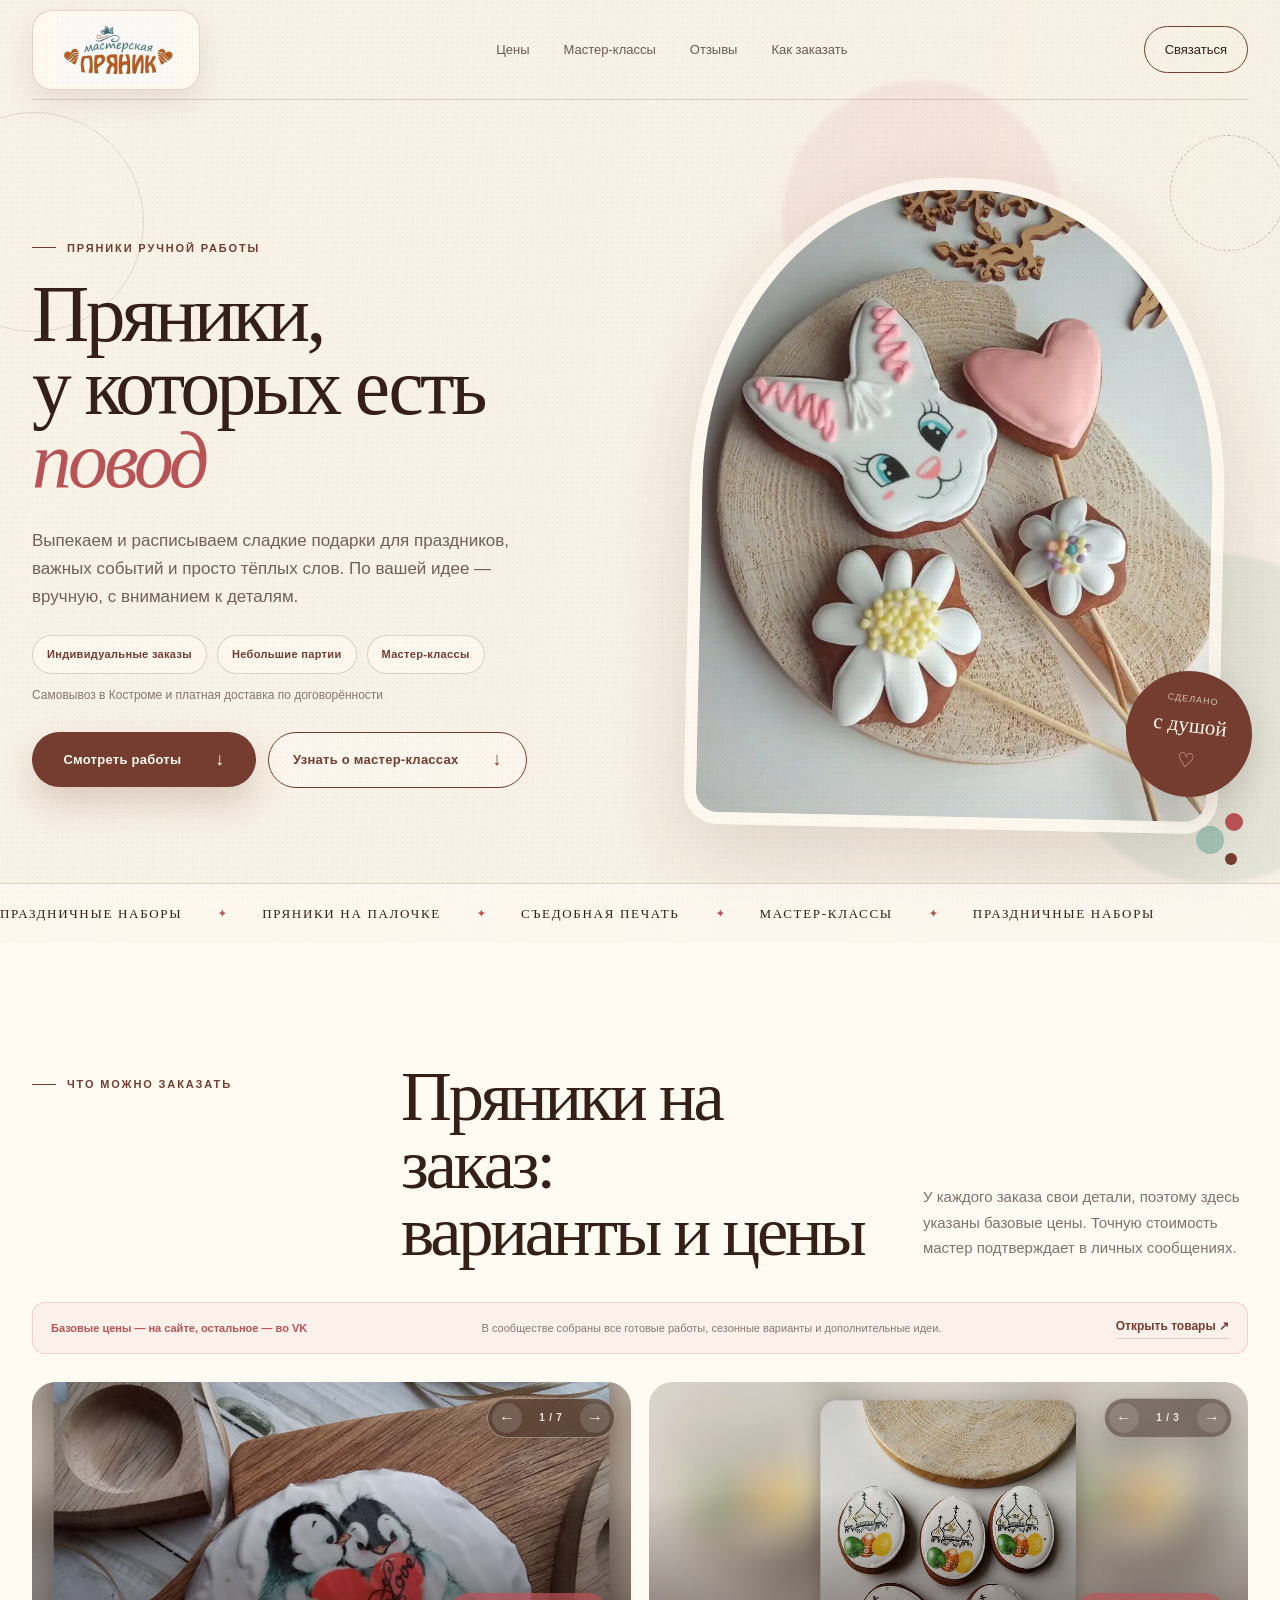
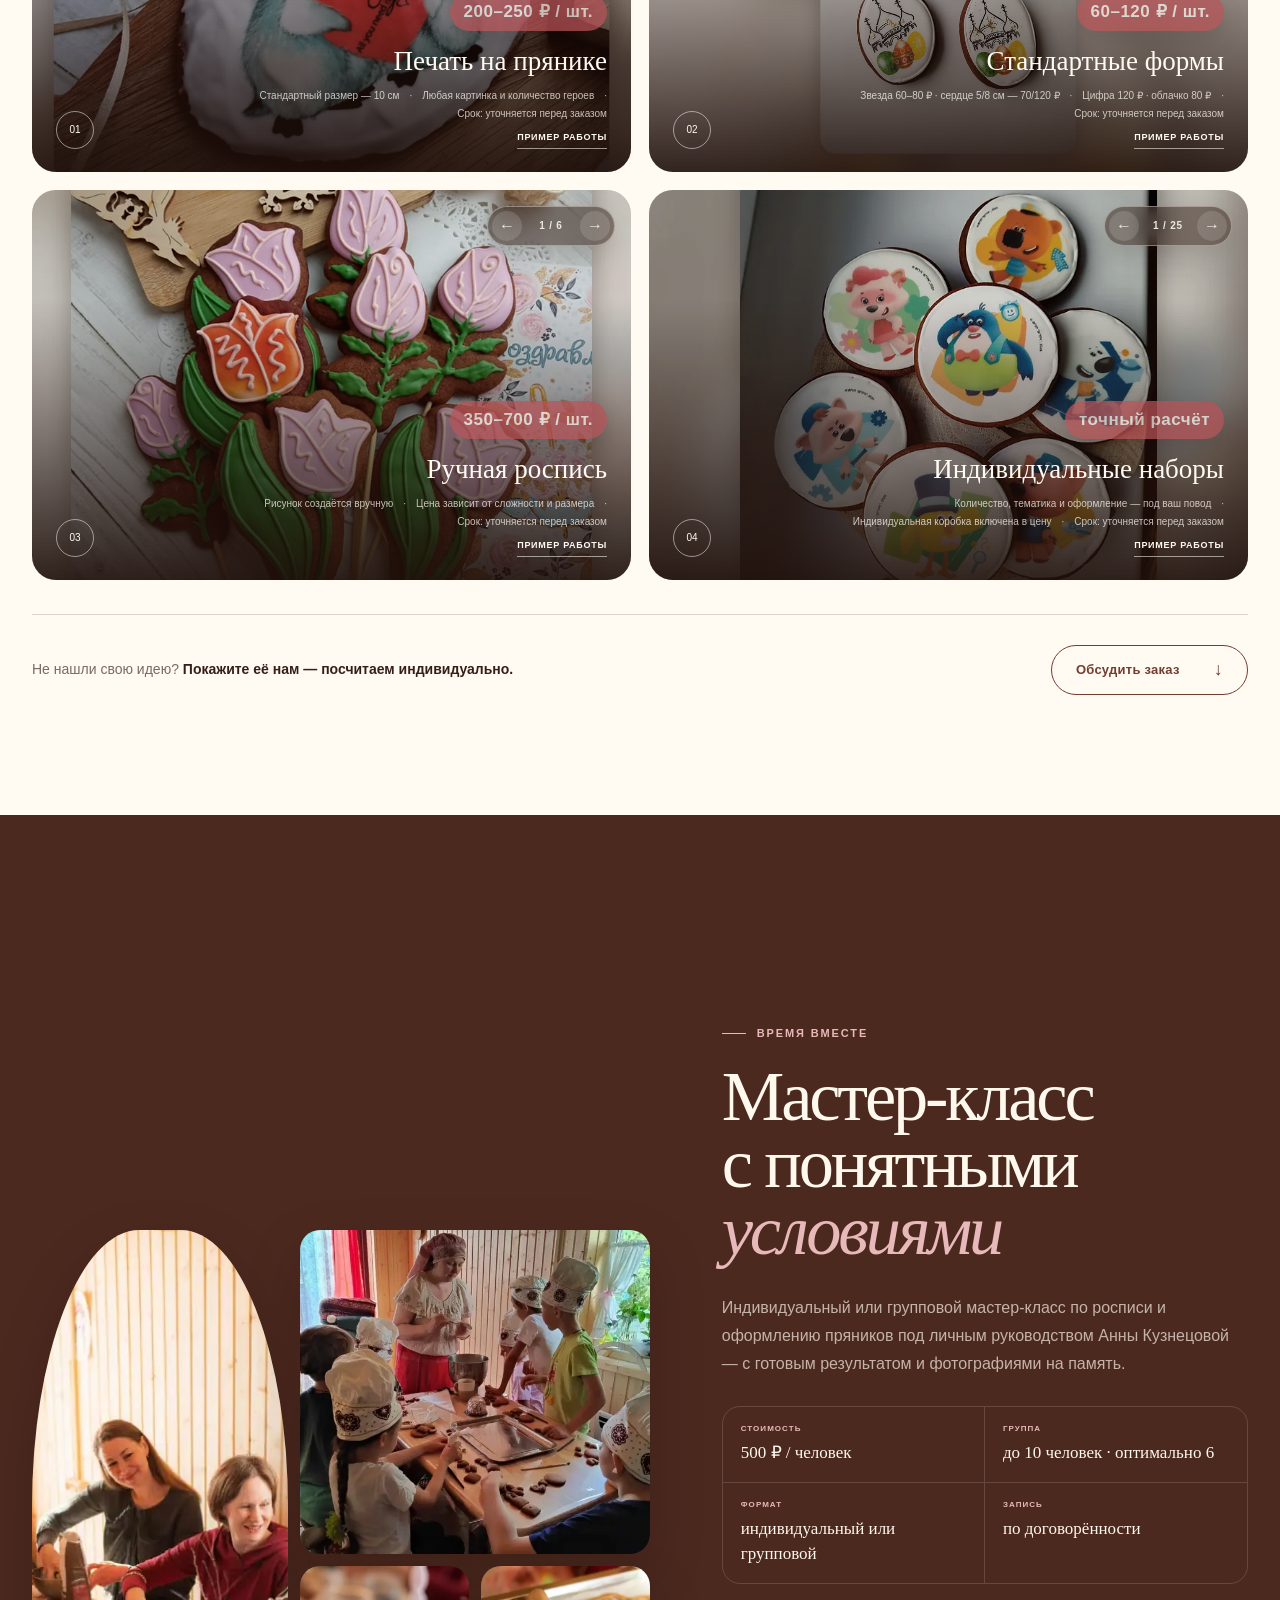
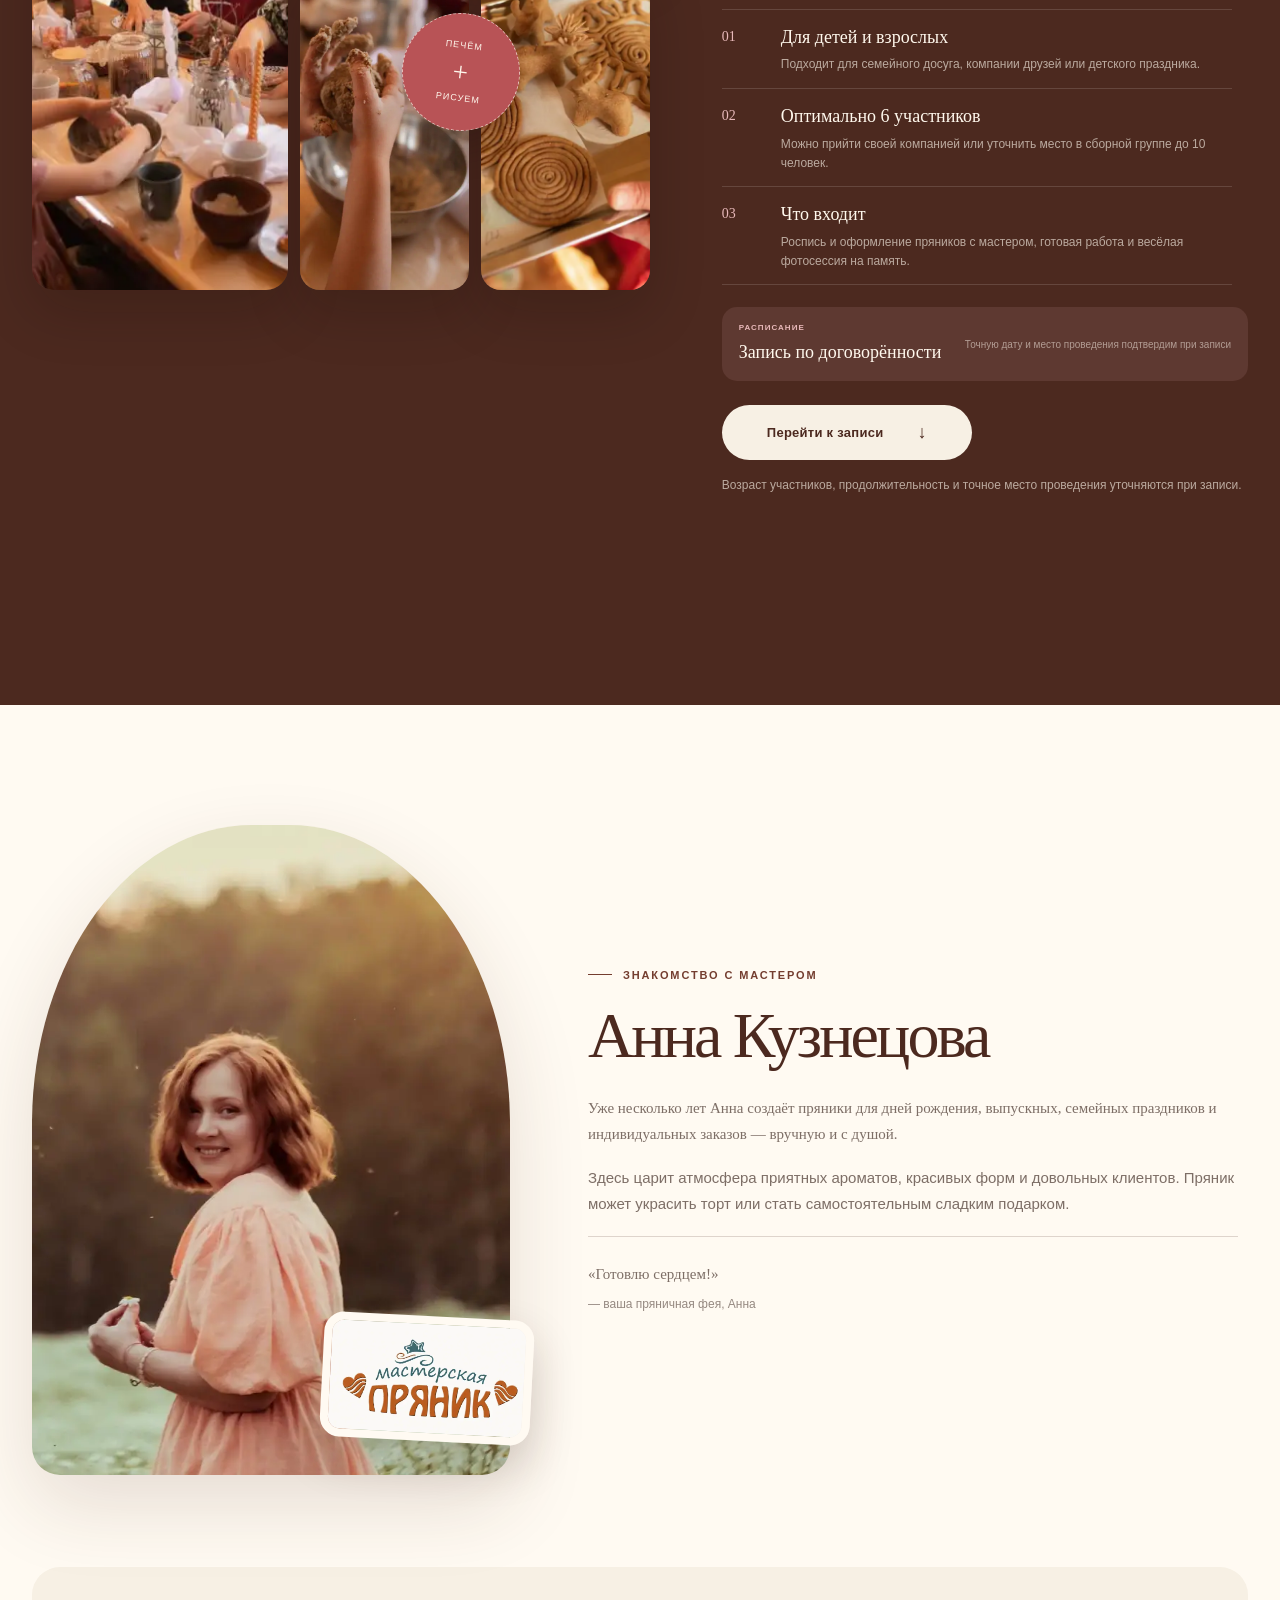
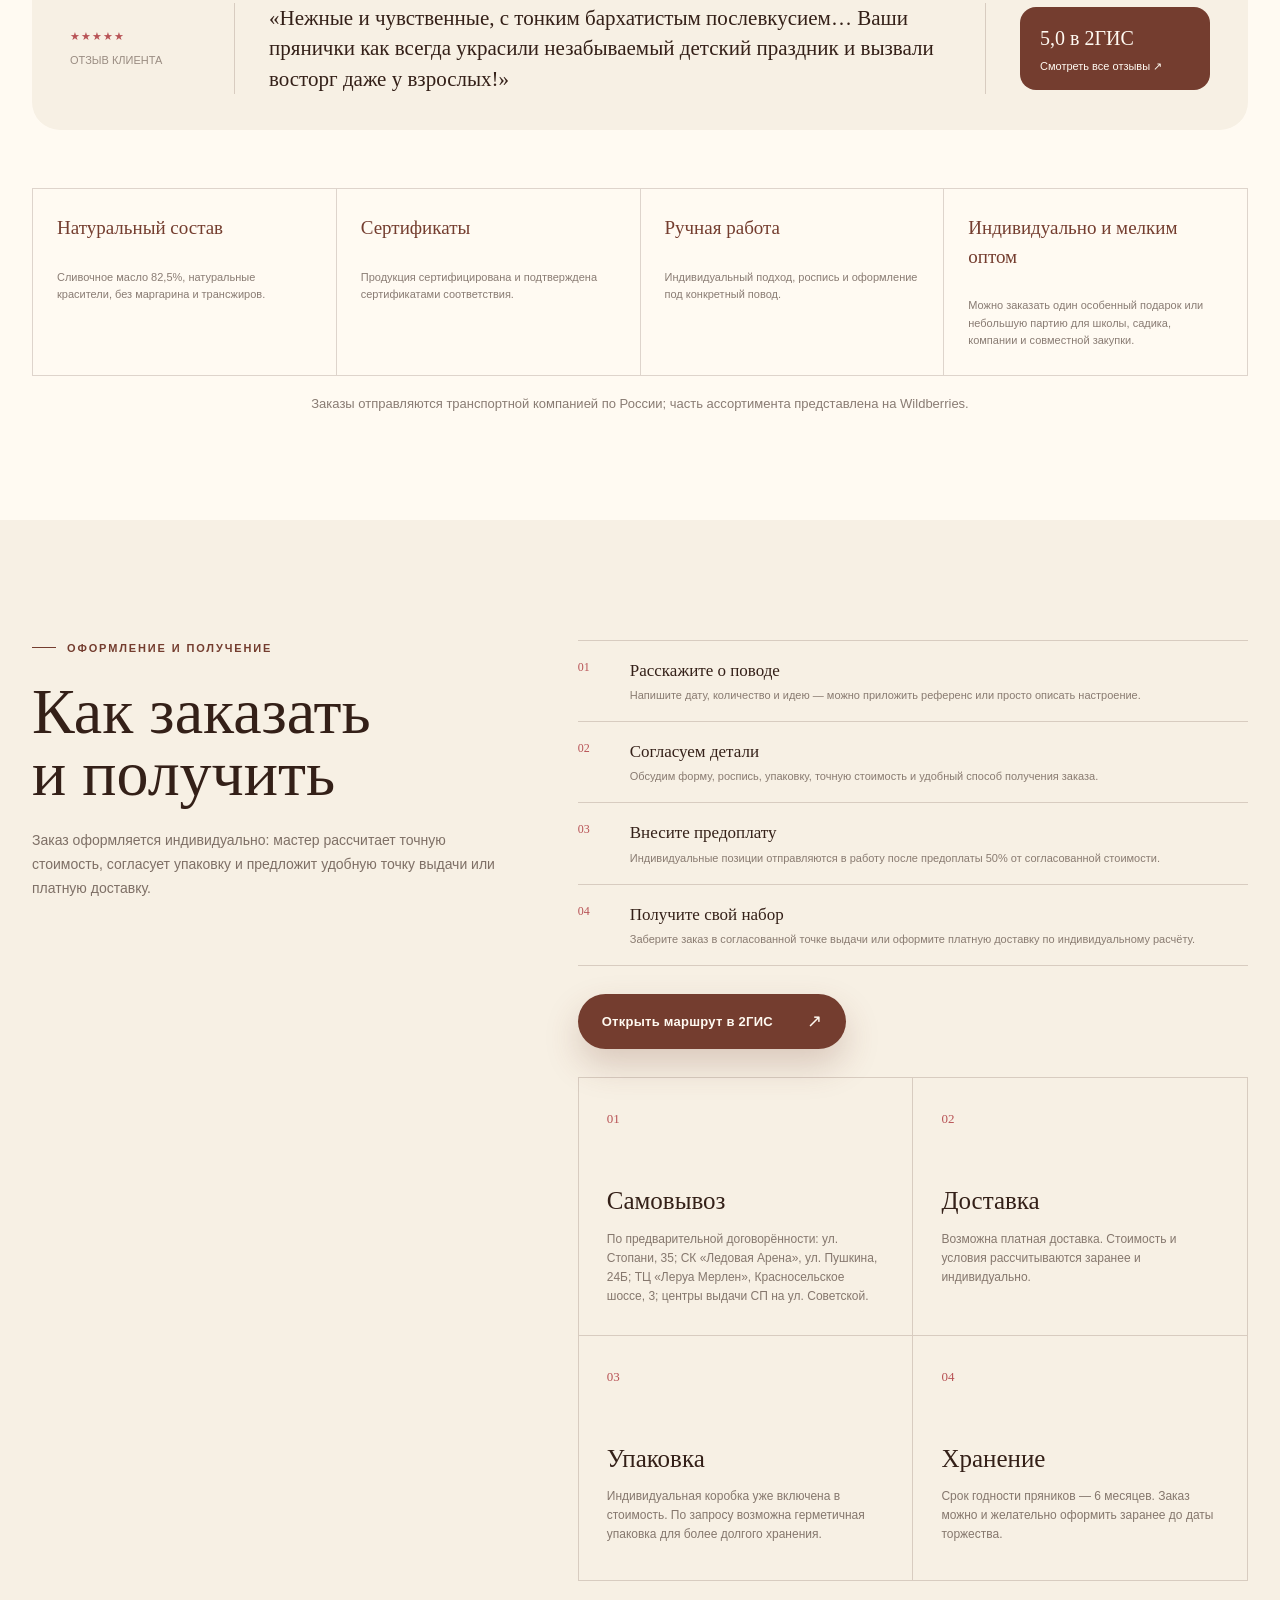
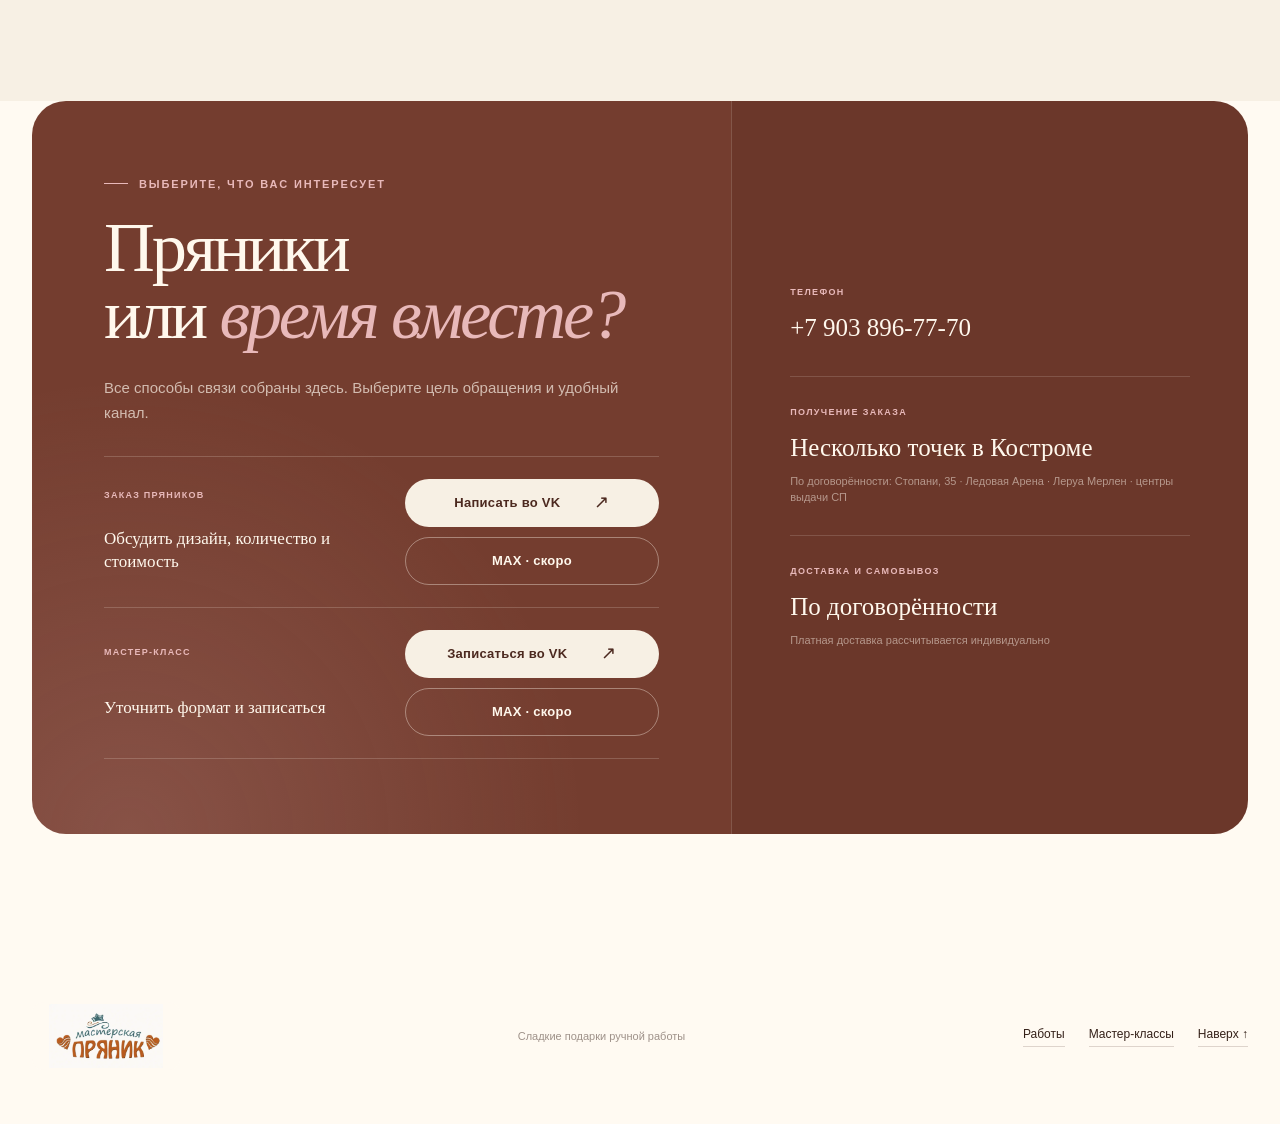
==== commit 5e801f52: "Publish current carousel site at custom domain root" ====
--- a/index.html
+++ b/index.html
@@ -1,58 +1,101 @@
-<!DOCTYPE html><html lang="ru"><head><meta charSet="utf-8"/><meta name="viewport" content="width=device-width, initial-scale=1"/><style>/*! tailwindcss v4.2.1 | MIT License | https://tailwindcss.com */
-@layer properties{@supports (((-webkit-hyphens:none)) and (not (margin-trim:inline))) or ((-moz-orient:inline) and (not (color:rgb(from red r g b)))){*,:before,:after,::backdrop{--tw-border-style:solid;--tw-outline-style:solid}}}@layer theme{:root,:host{--font-sans:ui-sans-serif, system-ui, sans-serif, "Apple Color Emoji", "Segoe UI Emoji", "Segoe UI Symbol", "Noto Color Emoji";--font-mono:ui-monospace, SFMono-Regular, Menlo, Monaco, Consolas, "Liberation Mono", "Courier New", monospace;--spacing:.25rem;--default-font-family:var(--font-sans);--default-mono-font-family:var(--font-mono)}}@layer base{*,:after,:before,::backdrop{box-sizing:border-box;border:0 solid;margin:0;padding:0}::file-selector-button{box-sizing:border-box;border:0 solid;margin:0;padding:0}html,:host{-webkit-text-size-adjust:100%;tab-size:4;line-height:1.5;font-family:var(--default-font-family,ui-sans-serif, system-ui, sans-serif, "Apple Color Emoji", "Segoe UI Emoji", "Segoe UI Symbol", "Noto Color Emoji");font-feature-settings:var(--default-font-feature-settings,normal);font-variation-settings:var(--default-font-variation-settings,normal);-webkit-tap-highlight-color:transparent}hr{height:0;color:inherit;border-top-width:1px}abbr:where([title]){-webkit-text-decoration:underline dotted;text-decoration:underline dotted}h1,h2,h3,h4,h5,h6{font-size:inherit;font-weight:inherit}a{color:inherit;-webkit-text-decoration:inherit;-webkit-text-decoration:inherit;-webkit-text-decoration:inherit;-webkit-text-decoration:inherit;text-decoration:inherit}b,strong{font-weight:bolder}code,kbd,samp,pre{font-family:var(--default-mono-font-family,ui-monospace, SFMono-Regular, Menlo, Monaco, Consolas, "Liberation Mono", "Courier New", monospace);font-feature-settings:var(--default-mono-font-feature-settings,normal);font-variation-settings:var(--default-mono-font-variation-settings,normal);font-size:1em}small{font-size:80%}sub,sup{vertical-align:baseline;font-size:75%;line-height:0;position:relative}sub{bottom:-.25em}sup{top:-.5em}table{text-indent:0;border-color:inherit;border-collapse:collapse}:-moz-focusring{outline:auto}progress{vertical-align:baseline}summary{display:list-item}ol,ul,menu{list-style:none}img,svg,video,canvas,audio,iframe,embed,object{vertical-align:middle;display:block}img,video{max-width:100%;height:auto}button,input,select,optgroup,textarea{font:inherit;font-feature-settings:inherit;font-variation-settings:inherit;letter-spacing:inherit;color:inherit;opacity:1;background-color:#0000;border-radius:0}::file-selector-button{font:inherit;font-feature-settings:inherit;font-variation-settings:inherit;letter-spacing:inherit;color:inherit;opacity:1;background-color:#0000;border-radius:0}:where(select:is([multiple],[size])) optgroup{font-weight:bolder}:where(select:is([multiple],[size])) optgroup option{padding-inline-start:20px}::file-selector-button{margin-inline-end:4px}::placeholder{opacity:1}@supports (not ((-webkit-appearance:-apple-pay-button))) or (contain-intrinsic-size:1px){::placeholder{color:currentColor}@supports (color:color-mix(in lab, red, red)){::placeholder{color:color-mix(in oklab, currentcolor 50%, transparent)}}}textarea{resize:vertical}::-webkit-search-decoration{-webkit-appearance:none}::-webkit-date-and-time-value{min-height:1lh;text-align:inherit}::-webkit-datetime-edit{display:inline-flex}::-webkit-datetime-edit-fields-wrapper{padding:0}::-webkit-datetime-edit{padding-block:0}::-webkit-datetime-edit-year-field{padding-block:0}::-webkit-datetime-edit-month-field{padding-block:0}::-webkit-datetime-edit-day-field{padding-block:0}::-webkit-datetime-edit-hour-field{padding-block:0}::-webkit-datetime-edit-minute-field{padding-block:0}::-webkit-datetime-edit-second-field{padding-block:0}::-webkit-datetime-edit-millisecond-field{padding-block:0}::-webkit-datetime-edit-meridiem-field{padding-block:0}::-webkit-calendar-picker-indicator{line-height:1}:-moz-ui-invalid{box-shadow:none}button,input:where([type=button],[type=reset],[type=submit]){appearance:button}::file-selector-button{appearance:button}::-webkit-inner-spin-button{height:auto}::-webkit-outer-spin-button{height:auto}[hidden]:where(:not([hidden=until-found])){display:none!important}}@layer components;@layer utilities{.relative{position:relative}.start{inset-inline-start:var(--spacing)}.table{display:table}.border{border-style:var(--tw-border-style);border-width:1px}.outline{outline-style:var(--tw-outline-style);outline-width:1px}}:root{--cream:#f7f0e4;--cream-deep:#eadcc7;--paper:#fffaf2;--ink:#342018;--brown:#743d2f;--brown-dark:#4c291f;--berry:#b85356;--pink:#e8b9ba;--mint:#9fbdb0;--line:#48291e2e;--shadow:0 30px 80px #4d2b1f24}*{box-sizing:border-box}html{scroll-behavior:smooth}body{background:var(--paper);color:var(--ink);text-rendering:optimizelegibility;margin:0;font-family:Arial,Helvetica,sans-serif}body:before{z-index:20;pointer-events:none;content:"";opacity:.17;mix-blend-mode:multiply;background-image:radial-gradient(#3b1f1559 .55px,#0000 .55px);background-size:5px 5px;position:fixed;inset:0}a{color:inherit;text-decoration:none}img{width:100%;display:block}button,a{-webkit-tap-highlight-color:transparent}.shell{width:min(1240px,100% - 64px);margin-inline:auto}.section{padding-block:120px}.hero{background:linear-gradient(100deg, #fffaf233, #f7f0e4b8), var(--cream);min-height:920px;position:relative;overflow:hidden}.hero:before{content:"";border:1px solid #743d2f29;border-radius:50%;width:220px;height:220px;position:absolute;top:112px;left:-76px}.heroGlow{filter:blur(2px);opacity:.55;border-radius:999px;position:absolute}.heroGlowOne{background:#e8b9ba6b;width:280px;height:280px;top:80px;right:17%}.heroGlowTwo{background:#9fbdb061;width:330px;height:330px;bottom:60px;right:-100px}.siteHeader{z-index:5;border-bottom:1px solid var(--line);justify-content:space-between;align-items:center;min-height:100px;display:flex;position:relative}.brand{align-items:center;gap:12px;display:inline-flex}.brandMark{width:44px;height:44px;color:var(--brown);background:#ffffff59;border:1px solid #743d2f4d;border-radius:50% 50% 44% 44%;place-items:center;font-family:Georgia,Times New Roman,serif;font-size:23px;display:grid}.brand>span:last-child{flex-direction:column;display:flex}.brand strong{letter-spacing:.14em;font-family:Georgia,Times New Roman,serif;font-size:19px}.brand small{color:#34201894;letter-spacing:.08em;text-transform:uppercase;margin-top:2px;font-size:10px}.desktopNav{color:#342018b8;gap:34px;font-size:13px;display:flex}.desktopNav a{padding-block:12px;position:relative}.desktopNav a:after{content:"";background:var(--brown);height:1px;transition:transform .18s;position:absolute;bottom:5px;left:0;right:0;transform:scaleX(0)}.desktopNav a:hover:after{transform:scaleX(1)}.headerCta{border:1px solid var(--brown);border-radius:999px;padding:13px 20px;font-size:13px;transition:background .18s,color .18s}.headerCta:hover{background:var(--brown);color:var(--paper)}.heroGrid{z-index:2;grid-template-columns:.88fr 1.12fr;align-items:center;gap:56px;min-height:720px;padding-block:58px 90px;display:grid;position:relative}.heroCopy{padding-top:16px}.eyebrow{color:var(--brown);letter-spacing:.17em;text-transform:uppercase;align-items:center;gap:11px;margin:0 0 22px;font-size:11px;font-weight:700;display:flex}.eyebrow>span{background:currentColor;width:24px;height:1px;display:inline-block}.hero h1,.sectionHeading h2,.masterclass h2,.contact h2{letter-spacing:-.045em;margin:0;font-family:Georgia,Times New Roman,serif;font-weight:400}.hero h1{max-width:630px;font-size:clamp(62px,6.2vw,92px);line-height:.92}.hero h1 em,.masterclass h2 em,.contact h2 em{color:var(--berry);font-weight:400}.heroLead{color:#342018b0;max-width:570px;margin:30px 0 0;font-size:17px;line-height:1.65}.heroActions,.contactActions{align-items:center;gap:27px;margin-top:34px;display:flex}.button{letter-spacing:.02em;border-radius:999px;justify-content:center;align-items:center;gap:34px;min-height:55px;padding:0 24px;font-size:13px;font-weight:700;transition:transform .18s,background .18s,color .18s;display:inline-flex}.button:hover{transform:translateY(-2px)}.button span{font-size:18px;font-weight:400}.buttonPrimary{background:var(--brown);color:#fff9f0;min-width:224px;box-shadow:0 16px 35px #743d2f38}.buttonPrimary:hover{background:var(--brown-dark)}.textLink{border-bottom:1px solid #34201880;padding:12px 0;font-size:13px}.textLink span{margin-left:8px}.heroNotes{color:#342018a3;gap:28px;margin:39px 0 0;padding:0;font-size:12px;list-style:none;display:flex}.heroNotes li{align-items:center;gap:8px;display:flex}.noteIcon{color:var(--berry)}.heroVisual{justify-self:end;width:min(100%,610px);padding:20px 24px 24px 52px;position:relative}.heroVisual:before,.heroVisual:after{content:"";border-radius:50%;position:absolute}.heroVisual:before{border:1px dashed #743d2f4d;width:116px;height:116px;top:-23px;right:-38px}.heroVisual:after{background:var(--berry);width:18px;height:18px;box-shadow:-24px 18px 0 5px var(--mint), -3px 37px 0 -3px var(--brown);bottom:22px;right:5px}.heroPhotoFrame{aspect-ratio:.82;box-shadow:var(--shadow);border:12px solid #fffaf2bf;border-radius:48% 48% 34px 34px;position:relative;overflow:hidden;transform:rotate(1.2deg)}.heroPhotoFrame:after{content:"";position:absolute;inset:0;box-shadow:inset 0 0 80px #522c1f12}.heroPhoto{object-fit:cover;object-position:50% 48%;height:100%}.photoBadge{z-index:2;text-align:center;border-radius:50%;flex-direction:column;justify-content:center;align-items:center;display:flex;position:absolute;box-shadow:0 14px 35px #381e1429}.photoBadgeTop{width:108px;height:108px;color:var(--brown);background:#fffaf2;top:85px;left:0;transform:rotate(-8deg)}.photoBadgeTop>span:first-child{font-family:Georgia,Times New Roman,serif;font-size:28px}.photoBadgeTop .stars{color:var(--berry);letter-spacing:.08em;margin-top:2px;font-size:9px}.photoBadgeTop small{color:#3420188c;text-transform:uppercase;margin-top:4px;font-size:9px}.photoBadgeBottom{background:var(--brown);color:#fff8ed;width:126px;height:126px;bottom:56px;right:-4px;transform:rotate(7deg)}.photoBadgeBottom small{opacity:.7;letter-spacing:.12em;text-transform:uppercase;font-size:9px}.photoBadgeBottom strong{margin-top:3px;font-family:Georgia,Times New Roman,serif;font-size:21px;font-weight:400}.photoBadgeBottom i{color:var(--pink);margin-top:4px;font-family:Georgia,Times New Roman,serif;font-size:20px;font-style:normal}.heroTicker{z-index:3;border-top:1px solid var(--line);background:#fffaf2b3;position:absolute;bottom:0;left:0;right:0;overflow:hidden}.heroTicker>div{align-items:center;gap:36px;width:max-content;padding-block:20px;animation:28s linear infinite ticker;display:flex}.heroTicker span{letter-spacing:.13em;font-family:Georgia,Times New Roman,serif;font-size:13px}.heroTicker b{color:var(--berry);font-size:10px}@keyframes ticker{to{transform:translate(-42%)}}.sectionHeading{grid-template-columns:.85fr 1.25fr .85fr;align-items:end;gap:44px;margin-bottom:54px;display:grid}.sectionHeading .eyebrow{align-self:start;margin-top:13px}.sectionHeading h2{font-size:clamp(48px,5.5vw,76px);line-height:.96}.sectionHeading>p:last-child{color:#3420189e;margin:0 0 5px;font-size:15px;line-height:1.7}.workGrid{grid-template-rows:370px 310px;grid-template-columns:1.04fr .96fr;gap:18px;display:grid}.workCard{background:var(--cream-deep);border-radius:24px;position:relative;overflow:hidden}.workCardTall{grid-row:1/3}.workCardWide{grid-column:2}.workCardSmall{grid-column:auto}.workGrid .workCardSmall:nth-of-type(3),.workGrid .workCardSmall:nth-of-type(4){display:none}.workCard img{object-fit:cover;height:100%;transition:transform .7s cubic-bezier(.2,.7,0,1)}.workCardTall img{object-position:50% 48%}.workCardWide img{object-position:50% 47%}.workCard:hover img{transform:scale(1.035)}.workCard:after{content:"";background:linear-gradient(#27140e0a 42%,#27140ebf);position:absolute;inset:0}.workOverlay{z-index:1;color:#fffaf2;justify-content:space-between;align-items:flex-end;gap:24px;display:flex;position:absolute;bottom:23px;left:24px;right:24px}.workOverlay>span{border:1px solid #ffffff80;border-radius:50%;flex:none;place-items:center;width:38px;height:38px;font-size:10px;display:grid}.workOverlay>div{text-align:right;max-width:360px;margin-left:auto}.workOverlay h3{margin:0;font-family:Georgia,Times New Roman,serif;font-size:27px;font-weight:400}.workOverlay p{opacity:.72;margin:6px 0 0;font-size:11px;line-height:1.45}.worksCta{border-top:1px solid var(--line);justify-content:space-between;align-items:center;margin-top:34px;padding-top:30px;display:flex}.worksCta p{color:#342018a8;margin:0;font-size:14px}.worksCta strong{color:var(--ink)}.buttonOutline{border:1px solid var(--brown);min-height:50px;color:var(--brown)}.buttonOutline:hover{background:var(--brown);color:#fffaf2}.masterclass{background:var(--brown-dark);color:#fff8ed;overflow:hidden}.masterclassInner{grid-template-columns:1.08fr .92fr;align-items:center;gap:90px;min-height:690px;display:grid}.masterclassVisual{min-height:585px;position:relative}.masterclassImageMain,.masterclassImageDetail{position:absolute;overflow:hidden;box-shadow:0 30px 70px #1409053d}.masterclassImageMain{aspect-ratio:.86;border-radius:50% 50% 26px 26px;width:72%;top:0;left:0}.masterclassImageMain img,.masterclassImageDetail img{object-fit:cover;height:100%}.masterclassImageMain img{object-position:43% 50%}.masterclassImageDetail{aspect-ratio:1.08;border:7px solid var(--cream);border-radius:20px;width:48%;bottom:3%;right:0;transform:rotate(3deg)}.roundStamp{z-index:2;background:var(--berry);letter-spacing:.12em;border:1px dashed #fff8eda6;border-radius:50%;place-items:center;width:118px;height:118px;padding:25px 0;font-size:9px;display:grid;position:absolute;top:18%;right:3%;transform:rotate(7deg);box-shadow:0 15px 36px #1d0e093d}.roundStamp b{font-family:Georgia,Times New Roman,serif;font-size:27px;font-weight:400;position:absolute}.roundStamp span:first-child{align-self:start}.roundStamp span:last-child{align-self:end}.eyebrowLight{color:var(--pink)}.masterclass h2,.contact h2{font-size:clamp(52px,5.5vw,77px);line-height:.95}.masterclass h2 em{color:var(--pink)}.masterclassLead{color:#fff8edab;max-width:510px;margin:30px 0 0;font-size:16px;line-height:1.75}.masterclassList{max-width:510px;margin:36px 0 0;padding:0;list-style:none}.masterclassList li{border-top:1px solid #fff8ed24;grid-template-columns:43px 1fr;gap:16px;padding-block:19px;display:grid}.masterclassList li:last-child{border-bottom:1px solid #fff8ed24}.masterclassList>li>span{color:var(--pink);padding-top:2px;font-family:Georgia,Times New Roman,serif;font-size:14px}.masterclassList p{color:#fff8ed9e;margin:0;font-size:12px;line-height:1.55}.masterclassList strong{color:#fff8ed;margin-bottom:4px;font-family:Georgia,Times New Roman,serif;font-size:18px;font-weight:400;display:block}.buttonCream{background:var(--cream);min-width:250px;color:var(--brown-dark);margin-top:35px}.buttonCream:hover{background:#fffaf2}.orderHeading{justify-content:space-between;align-items:flex-end;display:flex}.orderHeading h2{font-size:clamp(50px,5.7vw,78px)}.orderSteps{border-top:1px solid var(--line);grid-template-columns:repeat(3,1fr);display:grid}.orderStep{border-right:1px solid var(--line);min-height:290px;padding:36px 34px 20px 0;position:relative}.orderStep:not(:first-child){padding-left:34px}.orderStep:last-child{border-right:0}.stepNumber{color:var(--berry);font-family:Georgia,Times New Roman,serif;font-size:14px}.stepLine{background:linear-gradient(90deg, var(--berry) 0 34px, var(--line) 34px);width:100%;height:1px;margin:64px 0 25px}.orderStep h3{margin:0;font-family:Georgia,Times New Roman,serif;font-size:26px;font-weight:400}.orderStep p{color:#34201894;max-width:330px;margin:12px 0 0;font-size:13px;line-height:1.65}.contact{padding-top:0}.contactCard{background:radial-gradient(circle at 8% 100%, #e8b9ba2b, transparent 34%), var(--brown);color:#fff8ed;border-radius:34px;grid-template-columns:1.15fr .85fr;min-height:560px;display:grid;overflow:hidden}.contactIntro{padding:75px 72px}.contact h2 em{color:var(--pink)}.contactIntro>p:not(.eyebrow){color:#fff8edad;max-width:600px;margin:27px 0 0;font-size:15px;line-height:1.7}.contactActions{margin-top:0}.contactVk{color:#fff8edd1;border-bottom:1px solid #fff8ed73;margin-top:35px;padding-bottom:5px;font-size:12px}.contactDetails{background:#351b1324;border-left:1px solid #fff8ed29;flex-direction:column;justify-content:center;padding:52px 58px;display:flex}.contactDetails>div{border-bottom:1px solid #fff8ed26;flex-direction:column;padding-block:29px;display:flex}.contactDetails>div:last-child{border-bottom:0}.contactDetails span{color:var(--pink);letter-spacing:.15em;text-transform:uppercase;margin-bottom:10px;font-size:9px;font-weight:700}.contactDetails a,.contactDetails p{margin:0;font-family:Georgia,Times New Roman,serif;font-size:25px}.contactDetails a:hover{color:var(--pink)}.contactDetails small{color:#fff8ed80;margin-top:6px;font-size:11px}.footer{background:var(--paper);padding:48px 0 54px}.footerInner{justify-content:space-between;align-items:center;display:flex}.footerInner>p{color:#3420187a;font-size:11px}.footerInner>div{gap:24px;font-size:12px;display:flex}.footerInner>div a{border-bottom:1px solid var(--line);padding-bottom:3px}.mobileOrderBar{display:none}@media (width>=1120px){.workGrid{grid-template-rows:370px 310px;grid-template-columns:1fr .64fr .64fr}.workCardTall{grid-row:1/3}.workCardWide{grid-column:2/4}.workGrid .workCardSmall:nth-of-type(3),.workGrid .workCardSmall:nth-of-type(4){display:block}}@media (width<=960px){.shell{width:min(100% - 44px,820px)}.desktopNav{display:none}.hero{min-height:auto}.heroGrid{grid-template-columns:1fr;gap:52px;padding-block:78px 130px}.heroCopy{max-width:690px}.heroVisual{justify-self:center;width:min(100%,650px)}.sectionHeading{grid-template-columns:1fr 1.7fr}.sectionHeading>p:last-child{grid-column:2}.masterclassInner{grid-template-columns:1fr;gap:60px}.masterclassVisual{width:min(100%,650px);margin-inline:auto}.masterclassCopy{max-width:650px}.contactCard{grid-template-columns:1fr}.contactDetails{border-top:1px solid #fff8ed29;border-left:0}}@media (width<=680px){body{padding-bottom:78px}.shell{width:calc(100% - 32px)}.section{padding-block:80px}.siteHeader{min-height:78px}.brandMark{width:39px;height:39px;font-size:20px}.brand strong{font-size:16px}.brand small{font-size:8px}.headerCta{padding:10px 14px;font-size:11px}.heroGrid{gap:42px;padding-block:57px 110px}.hero h1{font-size:clamp(49px,14vw,68px);line-height:.94}.heroLead{margin-top:23px;font-size:15px;line-height:1.62}.heroActions{flex-direction:column;align-items:stretch;gap:10px;margin-top:27px}.button{width:100%}.textLink{border-bottom:0;align-self:center}.heroNotes{flex-direction:column;gap:10px;margin-top:24px}.heroVisual{padding:12px 22px 18px 26px}.heroPhotoFrame{border-width:8px}.photoBadgeTop{width:83px;height:83px;top:55px}.photoBadgeTop>span:first-child{font-size:22px}.photoBadgeBottom{width:96px;height:96px;bottom:30px;right:0}.photoBadgeBottom strong{font-size:17px}.heroTicker>div{gap:26px;padding-block:17px}.heroTicker span{font-size:11px}.sectionHeading{margin-bottom:34px;display:block}.sectionHeading .eyebrow{margin:0 0 20px}.sectionHeading h2,.orderHeading h2{font-size:47px}.sectionHeading>p:last-child{margin-top:22px;font-size:14px}.workGrid{flex-direction:column;display:flex}.workGrid .workCardSmall:nth-of-type(3),.workGrid .workCardSmall:nth-of-type(4){display:block}.workCard,.workCardTall,.workCardWide,.workCardSmall{min-height:390px}.workCardWide,.workCardSmall{min-height:300px}.workOverlay{bottom:18px;left:18px;right:18px}.workOverlay h3{font-size:23px}.worksCta{flex-direction:column;align-items:stretch;gap:22px}.worksCta p{text-align:center}.masterclassInner{gap:46px}.masterclassVisual{min-height:470px}.masterclassImageMain{width:78%}.masterclassImageDetail{width:52%}.roundStamp{width:96px;height:96px;padding:21px 0;top:13%}.roundStamp b{font-size:22px}.masterclass h2,.contact h2{font-size:48px}.masterclassLead{font-size:14px}.buttonCream{min-width:0}.orderHeading,.orderSteps{display:block}.orderStep,.orderStep:not(:first-child){border-right:0;border-bottom:1px solid var(--line);min-height:0;padding:28px 0 34px}.stepLine{margin:28px 0 21px}.contact{padding-top:0}.contactCard{border-radius:0;width:100%}.contactIntro{padding:63px 24px}.contactActions{flex-direction:column;align-items:stretch;gap:8px}.contactVk{align-self:center;margin-top:12px}.contactDetails{padding:27px 24px 48px}.contactDetails a,.contactDetails p{font-size:22px}.footer{padding-bottom:40px}.footerInner{flex-direction:column;align-items:flex-start;gap:25px}.footerInner>p{display:none}.mobileOrderBar{z-index:19;color:#fff8ed;-webkit-backdrop-filter:blur(15px);backdrop-filter:blur(15px);background:#4c291ff2;border:1px solid #ffffff2e;border-radius:20px;justify-content:space-between;align-items:center;gap:18px;min-height:64px;padding:9px 9px 9px 18px;display:flex;position:fixed;bottom:10px;left:12px;right:12px;box-shadow:0 15px 38px #29150e52}.mobileOrderBar>div{flex-direction:column;display:flex}.mobileOrderBar small{color:#fff8ed94;font-size:9px}.mobileOrderBar strong{margin-top:2px;font-family:Georgia,Times New Roman,serif;font-size:15px;font-weight:400}.mobileOrderBar>a{background:var(--cream);min-height:45px;color:var(--brown-dark);border-radius:14px;align-items:center;gap:12px;padding:0 17px;font-size:12px;font-weight:700;display:flex}}@media (prefers-reduced-motion:reduce){html{scroll-behavior:auto}.heroTicker>div{animation:none}.button,.workCard img{transition:none}}@property --tw-border-style{syntax:"*";inherits:false;initial-value:solid}@property --tw-outline-style{syntax:"*";inherits:false;initial-value:solid}
-</style><title>Мастерская ПРЯНИК — пряники ручной работы в Костроме</title><meta name="description" content="Расписные имбирные пряники, подарочные наборы, съедобная печать и семейные мастер-классы в Костроме."/><meta property="og:title" content="Мастерская ПРЯНИК — пряники ручной работы в Костроме"/><meta property="og:description" content="Расписные имбирные пряники, подарочные наборы, съедобная печать и семейные мастер-классы в Костроме."/><meta property="og:type" content="website"/><meta property="og:locale" content="ru_RU"/><meta property="og:image" content="https://example.com/og.png"/><meta property="og:image:width" content="1536"/><meta property="og:image:height" content="1024"/><meta property="og:image:alt" content="Мастерская ПРЯНИК — сладкие подарки ручной работы"/><meta name="twitter:card" content="summary_large_image"/><meta name="twitter:title" content="Мастерская ПРЯНИК — пряники ручной работы в Костроме"/><meta name="twitter:description" content="Расписные имбирные пряники, подарочные наборы, съедобная печать и семейные мастер-классы в Костроме."/><meta name="twitter:image" content="https://example.com/og.png"/>
-<meta name="robots" content="noindex,nofollow"><meta name="referrer" content="no-referrer"></head><body>
-  <style id="preview-gate-styles">
-    [hidden]{display:none!important}
-    #preview-gate{position:fixed;z-index:99999;inset:0;display:grid;place-items:center;padding:24px;background:radial-gradient(circle at 15% 10%,rgba(232,185,186,.38),transparent 28%),radial-gradient(circle at 90% 85%,rgba(159,189,176,.35),transparent 30%),#f7f0e4;color:#342018;font-family:Arial,Helvetica,sans-serif}
-    #preview-gate *{box-sizing:border-box}
-    #preview-gate main{width:min(100%,440px);padding:44px 38px 38px;border:1px solid rgba(72,41,30,.18);border-radius:28px;background:rgba(255,250,242,.96);box-shadow:0 30px 80px rgba(77,43,31,.14)}
-    #preview-gate .brand{display:flex;align-items:center;gap:12px;margin-bottom:34px}
-    #preview-gate .mark{display:grid;width:46px;height:46px;place-items:center;border:1px solid rgba(116,61,47,.3);border-radius:50% 50% 44% 44%;color:#743d2f;font:24px Georgia,serif}
-    #preview-gate .brand div{display:flex;flex-direction:column}
-    #preview-gate .brand strong{font:19px Georgia,serif;letter-spacing:.14em}
-    #preview-gate .brand small{margin-top:3px;color:rgba(52,32,24,.58);font-size:10px;letter-spacing:.08em;text-transform:uppercase}
-    #preview-gate .eyebrow{margin:0 0 12px;color:#b85356;font-size:11px;font-weight:700;letter-spacing:.15em;text-transform:uppercase}
-    #preview-gate h1{margin:0;font:400 42px/1 Georgia,"Times New Roman",serif;letter-spacing:-.035em}
-    #preview-gate .lead{margin:17px 0 28px;color:rgba(52,32,24,.66);font-size:14px;line-height:1.6}
-    #preview-gate label{display:block;margin-bottom:9px;font-size:12px;font-weight:700}
-    #preview-gate input{width:100%;height:54px;padding:0 18px;border:1px solid rgba(72,41,30,.18);border-radius:14px;outline:none;background:#fff;color:#342018;font:inherit}
-    #preview-gate input:focus{border-color:#743d2f;box-shadow:0 0 0 3px rgba(116,61,47,.1)}
-    #preview-gate button{width:100%;min-height:54px;margin-top:14px;border:0;border-radius:999px;background:#743d2f;color:#fffaf2;cursor:pointer;font-size:13px;font-weight:700}
-    #preview-gate button:hover{background:#4c291f}
-    #preview-gate .error{margin:11px 0 0;color:#a33c43;font-size:12px}
-    @media(max-width:520px){#preview-gate main{padding:36px 24px 30px;border-radius:22px}#preview-gate h1{font-size:36px}}
-  </style>
-  <div id="preview-gate">
-    <main>
-      <div class="brand"><span class="mark">П</span><div><strong>ПРЯНИК</strong><small>мастерская в Костроме</small></div></div>
-      <p class="eyebrow">Закрытый просмотр</p>
-      <h1>Введите пароль</h1>
-      <p class="lead">После входа откроется полная версия сайта мастерской.</p>
-      <form id="preview-form">
-        <label for="preview-password">Пароль</label>
-        <input id="preview-password" name="password" type="password" inputmode="numeric" autocomplete="current-password" required autofocus>
-        <button type="submit">Открыть сайт</button>
-        <div class="error" id="preview-error" role="alert" hidden>Неверный пароль. Попробуйте ещё раз.</div>
-      </form>
-    </main>
-  </div>
-  <script>
-    (()=>{
-      const expected="a665a45920422f9d417e4867efdc4fb8a04a1f3fff1fa07e998e86f7f7a27ae3";
-      const gate=document.getElementById("preview-gate");
-      const error=document.getElementById("preview-error");
-      const open=()=>{const site=document.getElementById("preview-site");gate.hidden=true;site.hidden=false;document.body.style.overflow="";sessionStorage.setItem("pryanik-preview","open")};
-      document.body.style.overflow="hidden";
-      if(sessionStorage.getItem("pryanik-preview")==="open") setTimeout(open,0);
-      document.getElementById("preview-form").addEventListener("submit",async(event)=>{
-        event.preventDefault();
-        const value=new FormData(event.currentTarget).get("password");
-        const bytes=await crypto.subtle.digest("SHA-256",new TextEncoder().encode(String(value)));
-        const hash=[...new Uint8Array(bytes)].map(byte=>byte.toString(16).padStart(2,"0")).join("");
-        if(hash===expected){open();return}
-        error.hidden=false;
-        document.getElementById("preview-password").select();
+<!DOCTYPE html><html lang="ru"><head><meta charSet="utf-8"/><meta name="viewport" content="width=device-width, initial-scale=1"/><title>Мастерская ПРЯНИК — пряники и мастер-классы в Костроме</title><meta name="description" content="Пряники ручной работы на заказ, подарочные наборы и мастер-классы в Костроме. Цены по категориям, запись и условия получения."/><meta name="robots" content="noindex, nofollow"/><meta property="og:title" content="Мастерская ПРЯНИК — пряники и мастер-классы в Костроме"/><meta property="og:description" content="Пряники ручной работы на заказ, подарочные наборы и мастер-классы в Костроме. Цены по категориям, запись и условия получения."/><meta property="og:type" content="website"/><meta property="og:locale" content="ru_RU"/><meta name="twitter:card" content="summary_large_image"/><meta name="twitter:title" content="Мастерская ПРЯНИК — пряники и мастер-классы в Костроме"/><meta name="twitter:description" content="Пряники ручной работы на заказ, подарочные наборы и мастер-классы в Костроме. Цены по категориям, запись и условия получения."/><style>/*! tailwindcss v4.2.1 | MIT License | https://tailwindcss.com */
+@layer properties{@supports (((-webkit-hyphens:none)) and (not (margin-trim:inline))) or ((-moz-orient:inline) and (not (color:rgb(from red r g b)))){*,:before,:after,::backdrop{--tw-rotate-x:initial;--tw-rotate-y:initial;--tw-rotate-z:initial;--tw-skew-x:initial;--tw-skew-y:initial;--tw-border-style:solid;--tw-ordinal:initial;--tw-slashed-zero:initial;--tw-numeric-figure:initial;--tw-numeric-spacing:initial;--tw-numeric-fraction:initial;--tw-shadow:0 0 #0000;--tw-shadow-color:initial;--tw-shadow-alpha:100%;--tw-inset-shadow:0 0 #0000;--tw-inset-shadow-color:initial;--tw-inset-shadow-alpha:100%;--tw-ring-color:initial;--tw-ring-shadow:0 0 #0000;--tw-inset-ring-color:initial;--tw-inset-ring-shadow:0 0 #0000;--tw-ring-inset:initial;--tw-ring-offset-width:0px;--tw-ring-offset-color:#fff;--tw-ring-offset-shadow:0 0 #0000;--tw-outline-style:solid;--tw-blur:initial;--tw-brightness:initial;--tw-contrast:initial;--tw-grayscale:initial;--tw-hue-rotate:initial;--tw-invert:initial;--tw-opacity:initial;--tw-saturate:initial;--tw-sepia:initial;--tw-drop-shadow:initial;--tw-drop-shadow-color:initial;--tw-drop-shadow-alpha:100%;--tw-drop-shadow-size:initial;--tw-backdrop-blur:initial;--tw-backdrop-brightness:initial;--tw-backdrop-contrast:initial;--tw-backdrop-grayscale:initial;--tw-backdrop-hue-rotate:initial;--tw-backdrop-invert:initial;--tw-backdrop-opacity:initial;--tw-backdrop-saturate:initial;--tw-backdrop-sepia:initial;--tw-ease:initial}}}@layer theme{:root,:host{--font-sans:ui-sans-serif, system-ui, sans-serif, "Apple Color Emoji", "Segoe UI Emoji", "Segoe UI Symbol", "Noto Color Emoji";--font-mono:ui-monospace, SFMono-Regular, Menlo, Monaco, Consolas, "Liberation Mono", "Courier New", monospace;--spacing:.25rem;--ease-in:cubic-bezier(.4, 0, 1, 1);--ease-out:cubic-bezier(0, 0, .2, 1);--ease-in-out:cubic-bezier(.4, 0, .2, 1);--default-transition-duration:.15s;--default-transition-timing-function:cubic-bezier(.4, 0, .2, 1);--default-font-family:var(--font-sans);--default-mono-font-family:var(--font-mono)}}@layer base{*,:after,:before,::backdrop{box-sizing:border-box;border:0 solid;margin:0;padding:0}::file-selector-button{box-sizing:border-box;border:0 solid;margin:0;padding:0}html,:host{-webkit-text-size-adjust:100%;tab-size:4;line-height:1.5;font-family:var(--default-font-family,ui-sans-serif, system-ui, sans-serif, "Apple Color Emoji", "Segoe UI Emoji", "Segoe UI Symbol", "Noto Color Emoji");font-feature-settings:var(--default-font-feature-settings,normal);font-variation-settings:var(--default-font-variation-settings,normal);-webkit-tap-highlight-color:transparent}hr{height:0;color:inherit;border-top-width:1px}abbr:where([title]){-webkit-text-decoration:underline dotted;text-decoration:underline dotted}h1,h2,h3,h4,h5,h6{font-size:inherit;font-weight:inherit}a{color:inherit;-webkit-text-decoration:inherit;-webkit-text-decoration:inherit;-webkit-text-decoration:inherit;-webkit-text-decoration:inherit;text-decoration:inherit}b,strong{font-weight:bolder}code,kbd,samp,pre{font-family:var(--default-mono-font-family,ui-monospace, SFMono-Regular, Menlo, Monaco, Consolas, "Liberation Mono", "Courier New", monospace);font-feature-settings:var(--default-mono-font-feature-settings,normal);font-variation-settings:var(--default-mono-font-variation-settings,normal);font-size:1em}small{font-size:80%}sub,sup{vertical-align:baseline;font-size:75%;line-height:0;position:relative}sub{bottom:-.25em}sup{top:-.5em}table{text-indent:0;border-color:inherit;border-collapse:collapse}:-moz-focusring{outline:auto}progress{vertical-align:baseline}summary{display:list-item}ol,ul,menu{list-style:none}img,svg,video,canvas,audio,iframe,embed,object{vertical-align:middle;display:block}img,video{max-width:100%;height:auto}button,input,select,optgroup,textarea{font:inherit;font-feature-settings:inherit;font-variation-settings:inherit;letter-spacing:inherit;color:inherit;opacity:1;background-color:#0000;border-radius:0}::file-selector-button{font:inherit;font-feature-settings:inherit;font-variation-settings:inherit;letter-spacing:inherit;color:inherit;opacity:1;background-color:#0000;border-radius:0}:where(select:is([multiple],[size])) optgroup{font-weight:bolder}:where(select:is([multiple],[size])) optgroup option{padding-inline-start:20px}::file-selector-button{margin-inline-end:4px}::placeholder{opacity:1}@supports (not ((-webkit-appearance:-apple-pay-button))) or (contain-intrinsic-size:1px){::placeholder{color:currentColor}@supports (color:color-mix(in lab, red, red)){::placeholder{color:color-mix(in oklab, currentcolor 50%, transparent)}}}textarea{resize:vertical}::-webkit-search-decoration{-webkit-appearance:none}::-webkit-date-and-time-value{min-height:1lh;text-align:inherit}::-webkit-datetime-edit{display:inline-flex}::-webkit-datetime-edit-fields-wrapper{padding:0}::-webkit-datetime-edit{padding-block:0}::-webkit-datetime-edit-year-field{padding-block:0}::-webkit-datetime-edit-month-field{padding-block:0}::-webkit-datetime-edit-day-field{padding-block:0}::-webkit-datetime-edit-hour-field{padding-block:0}::-webkit-datetime-edit-minute-field{padding-block:0}::-webkit-datetime-edit-second-field{padding-block:0}::-webkit-datetime-edit-millisecond-field{padding-block:0}::-webkit-datetime-edit-meridiem-field{padding-block:0}::-webkit-calendar-picker-indicator{line-height:1}:-moz-ui-invalid{box-shadow:none}button,input:where([type=button],[type=reset],[type=submit]){appearance:button}::file-selector-button{appearance:button}::-webkit-inner-spin-button{height:auto}::-webkit-outer-spin-button{height:auto}[hidden]:where(:not([hidden=until-found])){display:none!important}}@layer components;@layer utilities{.\@container{container-type:inline-size}.collapse{visibility:collapse}.invisible{visibility:hidden}.visible{visibility:visible}.absolute{position:absolute}.fixed{position:fixed}.relative{position:relative}.static{position:static}.sticky{position:sticky}.start{inset-inline-start:var(--spacing)}.start\!{inset-inline-start:var(--spacing)!important}.end{inset-inline-end:var(--spacing)}.end\!{inset-inline-end:var(--spacing)!important}.isolate{isolation:isolate}.\!container{width:100%!important}@media (width>=40rem){.\!container{max-width:40rem!important}}@media (width>=48rem){.\!container{max-width:48rem!important}}@media (width>=64rem){.\!container{max-width:64rem!important}}@media (width>=80rem){.\!container{max-width:80rem!important}}@media (width>=96rem){.\!container{max-width:96rem!important}}.container{width:100%}@media (width>=40rem){.container{max-width:40rem}}@media (width>=48rem){.container{max-width:48rem}}@media (width>=64rem){.container{max-width:64rem}}@media (width>=80rem){.container{max-width:80rem}}@media (width>=96rem){.container{max-width:96rem}}.m-6{margin:calc(var(--spacing) * 6)}.m-7{margin:calc(var(--spacing) * 7)}.block{display:block}.contents{display:contents}.flex{display:flex}.flow-root{display:flow-root}.grid{display:grid}.hidden{display:none}.inline{display:inline}.inline\!{display:inline!important}.inline-block{display:inline-block}.table{display:table}.table-caption{display:table-caption}.table-cell{display:table-cell}.table-column{display:table-column}.table-column-group{display:table-column-group}.table-footer-group{display:table-footer-group}.table-header-group{display:table-header-group}.table-row{display:table-row}.table-row-group{display:table-row-group}.h-6{height:calc(var(--spacing) * 6)}.h-8{height:calc(var(--spacing) * 8)}.h-min{height:min-content}.w-3{width:calc(var(--spacing) * 3)}.flex-shrink,.shrink{flex-shrink:1}.flex-grow,.grow{flex-grow:1}.border-collapse{border-collapse:collapse}.transform{transform:var(--tw-rotate-x,) var(--tw-rotate-y,) var(--tw-rotate-z,) var(--tw-skew-x,) var(--tw-skew-y,)}.resize{resize:both}.flex-wrap{flex-wrap:wrap}.self-end{align-self:flex-end}.self-start{align-self:flex-start}.truncate{text-overflow:ellipsis;white-space:nowrap;overflow:hidden}.rounded{border-radius:.25rem}.border{border-style:var(--tw-border-style);border-width:1px}.mask-repeat{-webkit-mask-repeat:repeat;mask-repeat:repeat}.p-0{padding:calc(var(--spacing) * 0)}.text-justify{text-align:justify}.font-sans{font-family:var(--font-sans)}.break-all{word-break:break-all}.capitalize{text-transform:capitalize}.lowercase{text-transform:lowercase}.uppercase{text-transform:uppercase}.italic{font-style:italic}.ordinal{--tw-ordinal:ordinal;font-variant-numeric:var(--tw-ordinal,) var(--tw-slashed-zero,) var(--tw-numeric-figure,) var(--tw-numeric-spacing,) var(--tw-numeric-fraction,)}.line-through{text-decoration-line:line-through}.overline{text-decoration-line:overline}.underline{text-decoration-line:underline}.antialiased{-webkit-font-smoothing:antialiased;-moz-osx-font-smoothing:grayscale}.shadow{--tw-shadow:0 1px 3px 0 var(--tw-shadow-color,#0000001a), 0 1px 2px -1px var(--tw-shadow-color,#0000001a);box-shadow:var(--tw-inset-shadow), var(--tw-inset-ring-shadow), var(--tw-ring-offset-shadow), var(--tw-ring-shadow), var(--tw-shadow)}.ring{--tw-ring-shadow:var(--tw-ring-inset,) 0 0 0 calc(1px + var(--tw-ring-offset-width)) var(--tw-ring-color,currentcolor);box-shadow:var(--tw-inset-shadow), var(--tw-inset-ring-shadow), var(--tw-ring-offset-shadow), var(--tw-ring-shadow), var(--tw-shadow)}.outline{outline-style:var(--tw-outline-style);outline-width:1px}.blur{--tw-blur:blur(8px);filter:var(--tw-blur,) var(--tw-brightness,) var(--tw-contrast,) var(--tw-grayscale,) var(--tw-hue-rotate,) var(--tw-invert,) var(--tw-saturate,) var(--tw-sepia,) var(--tw-drop-shadow,)}.drop-shadow{--tw-drop-shadow-size:drop-shadow(0 1px 2px var(--tw-drop-shadow-color,#0000001a)) drop-shadow(0 1px 1px var(--tw-drop-shadow-color,#0000000f));--tw-drop-shadow:drop-shadow(0 1px 2px #0000001a) drop-shadow(0 1px 1px #0000000f);filter:var(--tw-blur,) var(--tw-brightness,) var(--tw-contrast,) var(--tw-grayscale,) var(--tw-hue-rotate,) var(--tw-invert,) var(--tw-saturate,) var(--tw-sepia,) var(--tw-drop-shadow,)}.grayscale{--tw-grayscale:grayscale(100%);filter:var(--tw-blur,) var(--tw-brightness,) var(--tw-contrast,) var(--tw-grayscale,) var(--tw-hue-rotate,) var(--tw-invert,) var(--tw-saturate,) var(--tw-sepia,) var(--tw-drop-shadow,)}.invert{--tw-invert:invert(100%);filter:var(--tw-blur,) var(--tw-brightness,) var(--tw-contrast,) var(--tw-grayscale,) var(--tw-hue-rotate,) var(--tw-invert,) var(--tw-saturate,) var(--tw-sepia,) var(--tw-drop-shadow,)}.sepia{--tw-sepia:sepia(100%);filter:var(--tw-blur,) var(--tw-brightness,) var(--tw-contrast,) var(--tw-grayscale,) var(--tw-hue-rotate,) var(--tw-invert,) var(--tw-saturate,) var(--tw-sepia,) var(--tw-drop-shadow,)}.filter{filter:var(--tw-blur,) var(--tw-brightness,) var(--tw-contrast,) var(--tw-grayscale,) var(--tw-hue-rotate,) var(--tw-invert,) var(--tw-saturate,) var(--tw-sepia,) var(--tw-drop-shadow,)}.backdrop-filter{-webkit-backdrop-filter:var(--tw-backdrop-blur,) var(--tw-backdrop-brightness,) var(--tw-backdrop-contrast,) var(--tw-backdrop-grayscale,) var(--tw-backdrop-hue-rotate,) var(--tw-backdrop-invert,) var(--tw-backdrop-opacity,) var(--tw-backdrop-saturate,) var(--tw-backdrop-sepia,);backdrop-filter:var(--tw-backdrop-blur,) var(--tw-backdrop-brightness,) var(--tw-backdrop-contrast,) var(--tw-backdrop-grayscale,) var(--tw-backdrop-hue-rotate,) var(--tw-backdrop-invert,) var(--tw-backdrop-opacity,) var(--tw-backdrop-saturate,) var(--tw-backdrop-sepia,)}.transition{transition-property:color,background-color,border-color,outline-color,text-decoration-color,fill,stroke,--tw-gradient-from,--tw-gradient-via,--tw-gradient-to,opacity,box-shadow,transform,translate,scale,rotate,filter,-webkit-backdrop-filter,backdrop-filter,display,content-visibility,overlay,pointer-events;transition-timing-function:var(--tw-ease,var(--default-transition-timing-function));transition-duration:var(--tw-duration,var(--default-transition-duration))}.ease-in{--tw-ease:var(--ease-in);transition-timing-function:var(--ease-in)}.ease-in-out{--tw-ease:var(--ease-in-out);transition-timing-function:var(--ease-in-out)}.ease-out{--tw-ease:var(--ease-out);transition-timing-function:var(--ease-out)}.\[chunkhash\:\<digest\>\]{chunkhash:<digest>}.\[contenthash\:\<digest\>\]{contenthash:<digest>}.\[fullhash\:\<digest\>\]{fullhash:<digest>}.\[hash\:\<digest\>\]{hash:<digest>}}:root{--cream:#f7f0e4;--cream-deep:#eadcc7;--paper:#fffaf2;--ink:#342018;--brown:#743d2f;--brown-dark:#4c291f;--berry:#b85356;--pink:#e8b9ba;--mint:#9fbdb0;--line:#48291e2e;--shadow:0 30px 80px #4d2b1f24}*{box-sizing:border-box}html{scroll-behavior:smooth}body{background:var(--paper);color:var(--ink);text-rendering:optimizelegibility;margin:0;font-family:Arial,Helvetica,sans-serif}body:before{z-index:20;pointer-events:none;content:"";opacity:.17;mix-blend-mode:multiply;background-image:radial-gradient(#3b1f1559 .55px,#0000 .55px);background-size:5px 5px;position:fixed;inset:0}a{color:inherit;text-decoration:none}img{width:100%;display:block}button,a{-webkit-tap-highlight-color:transparent}.shell{width:min(1240px,100% - 64px);margin-inline:auto}.section{padding-block:120px}.hero{background:linear-gradient(100deg, #fffaf233, #f7f0e4b8), var(--cream);min-height:920px;position:relative;overflow:hidden}.hero:before{content:"";border:1px solid #743d2f29;border-radius:50%;width:220px;height:220px;position:absolute;top:112px;left:-76px}.heroGlow{filter:blur(2px);opacity:.55;border-radius:999px;position:absolute}.heroGlowOne{background:#e8b9ba6b;width:280px;height:280px;top:80px;right:17%}.heroGlowTwo{background:#9fbdb061;width:330px;height:330px;bottom:60px;right:-100px}.siteHeader{z-index:5;border-bottom:1px solid var(--line);justify-content:space-between;align-items:center;min-height:100px;display:flex;position:relative}.brand{align-items:center;gap:12px;display:inline-flex}.brandLogo{object-fit:contain;width:148px;height:78px}.brandHeader{background:#fffaf2e0;border:1px solid #743d2f33;border-radius:20px;padding:5px 14px;box-shadow:0 12px 30px #4d2b1f1a}.brandHeader .brandLogo{width:138px;height:68px}.brandFooter .brandLogo{background:var(--paper);border-radius:12px;height:68px;padding:2px 6px}.brandMark{width:44px;height:44px;color:var(--brown);background:#ffffff59;border:1px solid #743d2f4d;border-radius:50% 50% 44% 44%;place-items:center;font-family:Georgia,Times New Roman,serif;font-size:23px;display:grid}.brand>span:last-child{flex-direction:column;display:flex}.brand strong{letter-spacing:.14em;font-family:Georgia,Times New Roman,serif;font-size:19px}.brand small{color:#34201894;letter-spacing:.08em;text-transform:uppercase;margin-top:2px;font-size:10px}.desktopNav{color:#342018b8;gap:34px;font-size:13px;display:flex}.desktopNav a{padding-block:12px;position:relative}.desktopNav a:after{content:"";background:var(--brown);height:1px;transition:transform .18s;position:absolute;bottom:5px;left:0;right:0;transform:scaleX(0)}.desktopNav a:hover:after{transform:scaleX(1)}.headerCta{border:1px solid var(--brown);border-radius:999px;padding:13px 20px;font-size:13px;transition:background .18s,color .18s}.headerCta:hover{background:var(--brown);color:var(--paper)}.heroGrid{z-index:2;grid-template-columns:.88fr 1.12fr;align-items:center;gap:56px;min-height:720px;padding-block:58px 90px;display:grid;position:relative}.heroCopy{padding-top:16px}.eyebrow{color:var(--brown);letter-spacing:.17em;text-transform:uppercase;align-items:center;gap:11px;margin:0 0 22px;font-size:11px;font-weight:700;display:flex}.eyebrow>span{background:currentColor;width:24px;height:1px;display:inline-block}.hero h1,.sectionHeading h2,.masterclass h2,.contact h2{letter-spacing:-.045em;margin:0;font-family:Georgia,Times New Roman,serif;font-weight:400}.hero h1{max-width:630px;font-size:clamp(62px,6.2vw,92px);line-height:.92}.hero h1 em,.masterclass h2 em,.contact h2 em{color:var(--berry);font-weight:400}.heroLead{color:#342018b0;max-width:570px;margin:30px 0 0;font-size:17px;line-height:1.65}.heroActions,.contactActions{align-items:center;gap:27px;margin-top:34px;display:flex}.button{letter-spacing:.02em;border-radius:999px;justify-content:center;align-items:center;gap:34px;min-height:55px;padding:0 24px;font-size:13px;font-weight:700;transition:transform .18s,background .18s,color .18s;display:inline-flex}.button:hover{transform:translateY(-2px)}.button span{font-size:18px;font-weight:400}.buttonPrimary{background:var(--brown);color:#fff9f0;min-width:224px;box-shadow:0 16px 35px #743d2f38}.buttonPrimary:hover{background:var(--brown-dark)}.textLink{border-bottom:1px solid #34201880;padding:12px 0;font-size:13px}.textLink span{margin-left:8px}.heroNotes{color:#342018a3;gap:28px;margin:39px 0 0;padding:0;font-size:12px;list-style:none;display:flex}.heroNotes li{align-items:center;gap:8px;display:flex}.noteIcon{color:var(--berry)}.heroVisual{justify-self:end;width:min(100%,610px);padding:20px 24px 24px 52px;position:relative}.heroVisual:before,.heroVisual:after{content:"";border-radius:50%;position:absolute}.heroVisual:before{border:1px dashed #743d2f4d;width:116px;height:116px;top:-23px;right:-38px}.heroVisual:after{background:var(--berry);width:18px;height:18px;box-shadow:-24px 18px 0 5px var(--mint), -3px 37px 0 -3px var(--brown);bottom:22px;right:5px}.heroPhotoFrame{aspect-ratio:.82;box-shadow:var(--shadow);border:12px solid #fffaf2bf;border-radius:48% 48% 34px 34px;position:relative;overflow:hidden;transform:rotate(1.2deg)}.heroPhotoFrame:after{content:"";position:absolute;inset:0;box-shadow:inset 0 0 80px #522c1f12}.heroPhoto{object-fit:cover;object-position:50% 48%;height:100%}.photoBadge{z-index:2;text-align:center;border-radius:50%;flex-direction:column;justify-content:center;align-items:center;display:flex;position:absolute;box-shadow:0 14px 35px #381e1429}.photoBadgeTop{width:108px;height:108px;color:var(--brown);background:#fffaf2;top:85px;left:0;transform:rotate(-8deg)}.photoBadgeTop>span:first-child{font-family:Georgia,Times New Roman,serif;font-size:28px}.photoBadgeTop .stars{color:var(--berry);letter-spacing:.08em;margin-top:2px;font-size:9px}.photoBadgeTop small{color:#3420188c;text-transform:uppercase;margin-top:4px;font-size:9px}.photoBadgeBottom{background:var(--brown);color:#fff8ed;width:126px;height:126px;bottom:56px;right:-4px;transform:rotate(7deg)}.photoBadgeBottom small{opacity:.7;letter-spacing:.12em;text-transform:uppercase;font-size:9px}.photoBadgeBottom strong{margin-top:3px;font-family:Georgia,Times New Roman,serif;font-size:21px;font-weight:400}.photoBadgeBottom i{color:var(--pink);margin-top:4px;font-family:Georgia,Times New Roman,serif;font-size:20px;font-style:normal}.heroTicker{z-index:3;border-top:1px solid var(--line);background:#fffaf2b3;position:absolute;bottom:0;left:0;right:0;overflow:hidden}.heroTicker>div{align-items:center;gap:36px;width:max-content;padding-block:20px;animation:28s linear infinite ticker;display:flex}.heroTicker span{letter-spacing:.13em;font-family:Georgia,Times New Roman,serif;font-size:13px}.heroTicker b{color:var(--berry);font-size:10px}@keyframes ticker{to{transform:translate(-42%)}}.sectionHeading{grid-template-columns:.85fr 1.25fr .85fr;align-items:end;gap:44px;margin-bottom:54px;display:grid}.sectionHeading .eyebrow{align-self:start;margin-top:13px}.sectionHeading h2{font-size:clamp(48px,5.5vw,76px);line-height:.96}.sectionHeading>p:last-child{color:#3420189e;margin:0 0 5px;font-size:15px;line-height:1.7}.workGrid{grid-template-rows:370px 310px;grid-template-columns:1.04fr .96fr;gap:18px;display:grid}.workCard{background:var(--cream-deep);border-radius:24px;position:relative;overflow:hidden}.workCardTall{grid-row:1/3}.workCardWide{grid-column:2}.workCardSmall{grid-column:auto}.workGrid .workCardSmall:nth-of-type(3),.workGrid .workCardSmall:nth-of-type(4){display:none}.workCard img{object-fit:cover;height:100%;transition:transform .7s cubic-bezier(.2,.7,0,1)}.workCardTall img{object-position:50% 48%}.workCardWide img{object-position:50% 47%}.workCard:hover img{transform:scale(1.035)}.workCard:after{content:"";background:linear-gradient(#27140e0a 42%,#27140ebf);position:absolute;inset:0}.workOverlay{z-index:1;color:#fffaf2;justify-content:space-between;align-items:flex-end;gap:24px;display:flex;position:absolute;bottom:23px;left:24px;right:24px}.workOverlay>span{border:1px solid #ffffff80;border-radius:50%;flex:none;place-items:center;width:38px;height:38px;font-size:10px;display:grid}.workOverlay>div{text-align:right;max-width:360px;margin-left:auto}.workOverlay h3{margin:0;font-family:Georgia,Times New Roman,serif;font-size:27px;font-weight:400}.workOverlay p{opacity:.72;margin:6px 0 0;font-size:11px;line-height:1.45}.worksCta{border-top:1px solid var(--line);justify-content:space-between;align-items:center;margin-top:34px;padding-top:30px;display:flex}.worksCta p{color:#342018a8;margin:0;font-size:14px}.worksCta strong{color:var(--ink)}.buttonOutline{border:1px solid var(--brown);min-height:50px;color:var(--brown)}.buttonOutline:hover{background:var(--brown);color:#fffaf2}.masterclass{background:var(--brown-dark);color:#fff8ed;overflow:hidden}.masterclassInner{grid-template-columns:1.08fr .92fr;align-items:center;gap:90px;min-height:690px;display:grid}.masterclassVisual{min-height:585px;position:relative}.masterclassImageMain,.masterclassImageDetail{position:absolute;overflow:hidden;box-shadow:0 30px 70px #1409053d}.masterclassImageMain{aspect-ratio:.86;border-radius:50% 50% 26px 26px;width:72%;top:0;left:0}.masterclassImageMain img,.masterclassImageDetail img{object-fit:cover;height:100%}.masterclassImageMain img{object-position:43% 50%}.masterclassImageDetail{aspect-ratio:1.08;border:7px solid var(--cream);border-radius:20px;width:48%;bottom:3%;right:0;transform:rotate(3deg)}.roundStamp{z-index:2;background:var(--berry);letter-spacing:.12em;border:1px dashed #fff8eda6;border-radius:50%;place-items:center;width:118px;height:118px;padding:25px 0;font-size:9px;display:grid;position:absolute;top:18%;right:3%;transform:rotate(7deg);box-shadow:0 15px 36px #1d0e093d}.roundStamp b{font-family:Georgia,Times New Roman,serif;font-size:27px;font-weight:400;position:absolute}.roundStamp span:first-child{align-self:start}.roundStamp span:last-child{align-self:end}.eyebrowLight{color:var(--pink)}.masterclass h2,.contact h2{font-size:clamp(52px,5.5vw,77px);line-height:.95}.masterclass h2 em{color:var(--pink)}.masterclassLead{color:#fff8edab;max-width:510px;margin:30px 0 0;font-size:16px;line-height:1.75}.masterclassList{max-width:510px;margin:36px 0 0;padding:0;list-style:none}.masterclassList li{border-top:1px solid #fff8ed24;grid-template-columns:43px 1fr;gap:16px;padding-block:19px;display:grid}.masterclassList li:last-child{border-bottom:1px solid #fff8ed24}.masterclassList>li>span{color:var(--pink);padding-top:2px;font-family:Georgia,Times New Roman,serif;font-size:14px}.masterclassList p{color:#fff8ed9e;margin:0;font-size:12px;line-height:1.55}.masterclassList strong{color:#fff8ed;margin-bottom:4px;font-family:Georgia,Times New Roman,serif;font-size:18px;font-weight:400;display:block}.buttonCream{background:var(--cream);min-width:250px;color:var(--brown-dark);margin-top:35px}.buttonCream:hover{background:#fffaf2}.orderHeading{justify-content:space-between;align-items:flex-end;display:flex}.orderHeading h2{font-size:clamp(50px,5.7vw,78px)}.orderSteps{border-top:1px solid var(--line);grid-template-columns:repeat(3,1fr);display:grid}.orderStep{border-right:1px solid var(--line);min-height:290px;padding:36px 34px 20px 0;position:relative}.orderStep:not(:first-child){padding-left:34px}.orderStep:last-child{border-right:0}.stepNumber{color:var(--berry);font-family:Georgia,Times New Roman,serif;font-size:14px}.stepLine{background:linear-gradient(90deg, var(--berry) 0 34px, var(--line) 34px);width:100%;height:1px;margin:64px 0 25px}.orderStep h3{margin:0;font-family:Georgia,Times New Roman,serif;font-size:26px;font-weight:400}.orderStep p{color:#34201894;max-width:330px;margin:12px 0 0;font-size:13px;line-height:1.65}.contact{padding-top:0}.contactCard{background:radial-gradient(circle at 8% 100%, #e8b9ba2b, transparent 34%), var(--brown);color:#fff8ed;border-radius:34px;grid-template-columns:1.15fr .85fr;min-height:560px;display:grid;overflow:hidden}.contactIntro{padding:75px 72px}.contact h2 em{color:var(--pink)}.contactIntro>p:not(.eyebrow){color:#fff8edad;max-width:600px;margin:27px 0 0;font-size:15px;line-height:1.7}.contactActions{margin-top:0}.contactVk{color:#fff8edd1;border-bottom:1px solid #fff8ed73;margin-top:35px;padding-bottom:5px;font-size:12px}.contactDetails{background:#351b1324;border-left:1px solid #fff8ed29;flex-direction:column;justify-content:center;padding:52px 58px;display:flex}.contactDetails>div{border-bottom:1px solid #fff8ed26;flex-direction:column;padding-block:29px;display:flex}.contactDetails>div:last-child{border-bottom:0}.contactDetails span{color:var(--pink);letter-spacing:.15em;text-transform:uppercase;margin-bottom:10px;font-size:9px;font-weight:700}.contactDetails a,.contactDetails p{margin:0;font-family:Georgia,Times New Roman,serif;font-size:25px}.contactDetails a:hover{color:var(--pink)}.contactDetails small{color:#fff8ed80;margin-top:6px;font-size:11px}.footer{background:var(--paper);padding:48px 0 54px}.footerInner{justify-content:space-between;align-items:center;display:flex}.footerInner>p{color:#3420187a;font-size:11px}.footerInner>div{gap:24px;font-size:12px;display:flex}.footerInner>div a{border-bottom:1px solid var(--line);padding-bottom:3px}.mobileOrderBar{display:none}@media (width>=1120px){.workGrid{grid-template-rows:370px 310px;grid-template-columns:1fr .64fr .64fr}.workCardTall{grid-row:1/3}.workCardWide{grid-column:2/4}.workGrid .workCardSmall:nth-of-type(3),.workGrid .workCardSmall:nth-of-type(4){display:block}}@media (width<=960px){.shell{width:min(100% - 44px,820px)}.desktopNav{display:none}.hero{min-height:auto}.heroGrid{grid-template-columns:1fr;gap:52px;padding-block:78px 130px}.heroCopy{max-width:690px}.heroVisual{justify-self:center;width:min(100%,650px)}.sectionHeading{grid-template-columns:1fr 1.7fr}.sectionHeading>p:last-child{grid-column:2}.masterclassInner{grid-template-columns:1fr;gap:60px}.masterclassVisual{width:min(100%,650px);margin-inline:auto}.masterclassCopy{max-width:650px}.contactCard{grid-template-columns:1fr}.contactDetails{border-top:1px solid #fff8ed29;border-left:0}}@media (width<=680px){body{padding-bottom:78px}.shell{width:calc(100% - 32px)}.section{padding-block:80px}.siteHeader{min-height:78px}.brandLogo{width:122px;height:64px}.brandHeader{border-radius:16px;padding:4px 9px}.brandHeader .brandLogo{width:112px;height:54px}.brandMark{width:39px;height:39px;font-size:20px}.brand strong{font-size:16px}.brand small{font-size:8px}.headerCta{padding:10px 14px;font-size:11px}.heroGrid{gap:42px;padding-block:57px 110px}.hero h1{font-size:clamp(49px,14vw,68px);line-height:.94}.heroLead{margin-top:23px;font-size:15px;line-height:1.62}.heroActions{flex-direction:column;align-items:stretch;gap:10px;margin-top:27px}.button{width:100%}.textLink{border-bottom:0;align-self:center}.heroNotes{flex-direction:column;gap:10px;margin-top:24px}.heroVisual{padding:12px 22px 18px 26px}.heroPhotoFrame{border-width:8px}.photoBadgeTop{width:83px;height:83px;top:55px}.photoBadgeTop>span:first-child{font-size:22px}.photoBadgeBottom{width:96px;height:96px;bottom:30px;right:0}.photoBadgeBottom strong{font-size:17px}.heroTicker>div{gap:26px;padding-block:17px}.heroTicker span{font-size:11px}.sectionHeading{margin-bottom:34px;display:block}.sectionHeading .eyebrow{margin:0 0 20px}.sectionHeading h2,.orderHeading h2{font-size:47px}.sectionHeading>p:last-child{margin-top:22px;font-size:14px}.workGrid{flex-direction:column;display:flex}.workGrid .workCardSmall:nth-of-type(3),.workGrid .workCardSmall:nth-of-type(4){display:block}.workCard,.workCardTall,.workCardWide,.workCardSmall{min-height:390px}.workCardWide,.workCardSmall{min-height:300px}.workOverlay{bottom:18px;left:18px;right:18px}.workOverlay h3{font-size:23px}.worksCta{flex-direction:column;align-items:stretch;gap:22px}.worksCta p{text-align:center}.masterclassInner{gap:46px}.masterclassVisual{min-height:470px}.masterclassImageMain{width:78%}.masterclassImageDetail{width:52%}.roundStamp{width:96px;height:96px;padding:21px 0;top:13%}.roundStamp b{font-size:22px}.masterclass h2,.contact h2{font-size:48px}.masterclassLead{font-size:14px}.buttonCream{min-width:0}.orderHeading,.orderSteps{display:block}.orderStep,.orderStep:not(:first-child){border-right:0;border-bottom:1px solid var(--line);min-height:0;padding:28px 0 34px}.stepLine{margin:28px 0 21px}.contact{padding-top:0}.contactCard{border-radius:0;width:100%}.contactIntro{padding:63px 24px}.contactActions{flex-direction:column;align-items:stretch;gap:8px}.contactChannelGroup{grid-template-columns:1fr}.contactChannelGroup .contactActions{grid-area:auto;margin-top:14px}.contactVk{align-self:center;margin-top:12px}.contactDetails{padding:27px 24px 48px}.contactDetails a,.contactDetails p{font-size:22px}.footer{padding-bottom:40px}.footerInner{flex-direction:column;align-items:flex-start;gap:25px}.footerInner>p{display:none}.mobileOrderBar{z-index:19;color:#fff8ed;-webkit-backdrop-filter:blur(15px);backdrop-filter:blur(15px);background:#4c291ff2;border:1px solid #ffffff2e;border-radius:20px;justify-content:space-between;align-items:center;gap:18px;min-height:64px;padding:9px 9px 9px 18px;display:flex;position:fixed;bottom:10px;left:12px;right:12px;box-shadow:0 15px 38px #29150e52}.mobileOrderBar>div{flex-direction:column;display:flex}.mobileOrderBar small{color:#fff8ed94;font-size:9px}.mobileOrderBar strong{margin-top:2px;font-family:Georgia,Times New Roman,serif;font-size:15px;font-weight:400}.mobileOrderBar>a{background:var(--cream);min-height:45px;color:var(--brown-dark);border-radius:14px;align-items:center;gap:12px;padding:0 17px;font-size:12px;font-weight:700;display:flex}.mobileOrderBar>a:only-child{text-align:center;flex-direction:column;justify-content:center;gap:2px;width:100%}}@media (prefers-reduced-motion:reduce){html{scroll-behavior:auto}.heroTicker>div{animation:none}.button,.workCard img{transition:none}}.mobileQuickNav{display:none}.heroFormats{flex-wrap:wrap;gap:10px;max-width:620px;margin:24px 0 0;display:flex}.heroFormats span{border:1px solid var(--line);color:var(--brown);letter-spacing:.03em;background:#fffaf2b8;border-radius:999px;padding:10px 14px;font-size:11px;font-weight:700}.heroDeliveryNote{color:#34201894;margin:12px 0 0;font-size:12px;line-height:1.5}.heroActions{gap:12px;margin-top:28px}.heroMaxActions{flex-wrap:wrap;gap:9px;margin-top:12px;display:flex}.heroMaxActions a{color:#342018ad;border:1px dashed #743d2f57;border-radius:10px;align-items:center;gap:8px;padding:8px 11px;font-size:11px;display:inline-flex}.heroMaxActions small{color:#34201875;font-size:9px}.buttonSecondary{border:1px solid var(--brown);min-height:56px;color:var(--brown);background:#fffaf28f}.buttonSecondary:hover{background:var(--brown);color:#fffaf2}.demoNotice{color:#3420188c;align-items:center;gap:9px;margin:20px 0 0;font-size:10px;line-height:1.45;display:flex}.demoNotice>span{min-height:21px;color:var(--berry);letter-spacing:.13em;border:1px solid #b8535652;border-radius:99px;place-items:center;padding:0 7px;font-size:8px;font-weight:700;display:inline-grid}.photoBadgeTop{color:var(--brown);transition:transform .18s}.photoBadgeTop:hover{transform:rotate(-8deg)scale(1.04)}.photoBadgeTop small{max-width:72px;line-height:1.2}.reviewLinkCard{z-index:4;width:190px;min-height:112px;color:var(--brown);background:#fffaf2;border:1px solid #743d2f2b;border-radius:18px;flex-direction:column;justify-content:center;padding:18px 20px;transition:transform .18s,box-shadow .18s;display:flex;position:absolute;top:76px;left:-24px;transform:rotate(-3deg);box-shadow:0 14px 35px #381e1429}.reviewLinkCard:hover,.reviewLinkCard:focus-visible{transform:rotate(-3deg)translateY(-3px);box-shadow:0 18px 42px #381e143b}.reviewLinkCard>span{align-items:center;gap:8px;display:flex}.reviewLinkCard>span strong{font-family:Georgia,Times New Roman,serif;font-size:23px;font-weight:400}.reviewLinkCard i{color:var(--berry);letter-spacing:.04em;font-size:8px;font-style:normal}.reviewLinkCard b{margin-top:7px;font-size:12px}.reviewLinkCard small{color:#3420188c;margin-top:4px;font-size:9px}.prototypeBanner{color:#34201894;background:#e8b9ba21;border:1px solid #b8535633;border-radius:13px;justify-content:space-between;align-items:center;gap:24px;margin:-18px 0 28px;padding:14px 18px;font-size:11px;display:flex}.prototypeBanner strong{color:var(--berry)}.prototypeBanner a{border-bottom:1px solid var(--line);color:var(--brown);flex:none;padding-bottom:3px;font-size:12px;font-weight:700}.workGrid{grid-template-rows:repeat(2,390px);grid-template-columns:repeat(2,minmax(0,1fr))}.workCardTall,.workCardWide,.workCardSmall,.workGrid .workCardSmall:nth-of-type(3),.workGrid .workCardSmall:nth-of-type(4){grid-area:auto;display:block}.workCard{display:block}.workCard:focus-visible{outline:3px solid var(--berry);outline-offset:4px}.workCard:after{z-index:1;pointer-events:none;background:linear-gradient(#27140e14 28%,#1e0f0ae6)}.workOverlay{align-items:flex-end}.workOverlay>div{max-width:390px}.workOverlay .workPrice{background:var(--berry);color:#fffaf2;letter-spacing:.03em;border-radius:999px;align-items:center;min-height:38px;margin:0 0 10px;padding:0 14px;font-family:Arial,Helvetica,sans-serif;font-size:17px;font-weight:700;display:inline-flex;box-shadow:0 9px 24px #1e0f0a47}.workOverlay ul{opacity:.74;flex-wrap:wrap;justify-content:flex-end;gap:4px 10px;margin:8px 0 0;padding:0;font-size:10px;line-height:1.35;list-style:none;display:flex}.workOverlay li:not(:last-child):after{content:"·";margin-left:10px}.workOverlay small{letter-spacing:.08em;text-transform:uppercase;border-bottom:1px solid #fffaf28c;margin-top:11px;padding-bottom:3px;font-size:9px;font-weight:700;display:inline-block}.productCarousel{z-index:1;cursor:grab;touch-action:pan-y pinch-zoom;-webkit-user-select:none;user-select:none;-webkit-tap-highlight-color:transparent;outline:0;position:absolute;inset:0;overflow:hidden}.productCarouselDragging{cursor:grabbing}.productCarousel:focus-visible{box-shadow:inset 0 0 0 3px #fffaf2e6}.productCarouselSlides,.productSlide{width:100%;height:100%;position:absolute;inset:0}.productCarouselSlides{z-index:0}.productSlide{visibility:hidden;object-fit:cover;object-position:50% 50%;opacity:0;filter:saturate(.94)contrast(1.035)brightness(.97)sepia(.035);transition:opacity .36s,transform .7s cubic-bezier(.2,.7,0,1),filter .24s;transform:scale(1.012)}.productSlideActive{visibility:visible;opacity:1}.workCard:hover .productSlideActive{filter:saturate(.98)contrast(1.04)brightness(.99)sepia(.02);transform:scale(1.045)}.productCarouselControls{z-index:5;color:#fffaf2;-webkit-backdrop-filter:blur(10px);backdrop-filter:blur(10px);cursor:default;pointer-events:auto;background:#34201880;border:1px solid #fffaf26b;border-radius:999px;align-items:center;gap:5px;min-height:38px;padding:4px;display:flex;position:absolute;top:16px;right:16px;box-shadow:0 10px 28px #20100b2e}.productCarouselControls button{width:30px;height:30px;color:inherit;cursor:pointer;font:inherit;background:#fffaf229;border:0;border-radius:50%;place-items:center;padding:0;transition:background .16s,transform .16s;display:grid}.productCarouselControls button:hover,.productCarouselControls button:focus-visible{background:#fffaf24d;outline:0;transform:scale(1.06)}.productCarouselControls span{letter-spacing:.08em;text-align:center;min-width:48px;font-size:10px;font-weight:700}.workOverlay{z-index:2;pointer-events:none}.masterclassInner{gap:72px;min-height:920px;padding-block:90px}.masterclassVisual{min-height:690px}.masterclassGallery{grid-template-rows:repeat(2,minmax(0,1fr));grid-template-columns:1.15fr .76fr .76fr;gap:12px;min-height:660px;display:grid}.galleryPhoto{background:#fff8ed14;border-radius:20px;margin:0;position:relative;overflow:hidden;box-shadow:0 22px 55px #14090533}.galleryPhoto img{object-fit:cover;height:100%;transition:transform .65s cubic-bezier(.2,.7,0,1)}.galleryPhoto:hover img{transform:scale(1.025)}.galleryPhotoMain{border-radius:42% 42% 22px 22px;grid-row:1/3}.galleryPhotoMain img{object-position:46% 50%}.galleryPhotoKids{grid-column:2/4}.galleryPhotoKids img{object-position:50% 46%}.galleryPhotoProcess img{object-position:50% 60%}.galleryPhotoResult img{object-position:50% 50%}.masterclassGallery .roundStamp{top:auto;bottom:24%;right:21%}.photoPlaceholder{color:#fff8ed70;letter-spacing:.07em;text-transform:uppercase;margin:0;font-size:10px;position:absolute;bottom:-42px;left:0}.masterclassFacts{border:1px solid #fff8ed26;border-radius:18px;grid-template-columns:repeat(2,1fr);max-width:540px;margin-top:28px;display:grid}.masterclassFacts>div{padding:16px 18px}.masterclassFacts>div:nth-child(odd){border-right:1px solid #fff8ed26}.masterclassFacts>div:nth-child(-n+2){border-bottom:1px solid #fff8ed26}.masterclassFacts small,.datesBlock small{color:var(--pink);letter-spacing:.13em;text-transform:uppercase;margin-bottom:5px;font-size:8px;font-weight:700;display:block}.masterclassFacts strong{font-family:Georgia,Times New Roman,serif;font-size:17px;font-weight:400}.masterclassList{margin-top:25px}.masterclassList li{padding-block:14px}.datesBlock{background:#e8b9ba1c;border-radius:15px;justify-content:space-between;align-items:center;gap:18px;max-width:540px;margin-top:22px;padding:15px 17px;display:flex}.datesBlock strong{font-family:Georgia,Times New Roman,serif;font-size:18px;font-weight:400}.datesBlock>span{color:#fff8ed85;font-size:10px}.masterclassCopy>.buttonCream{margin-top:24px}.masterclassNote{color:#fff8ed9e;max-width:520px;margin:16px 0 0;font-size:12px;line-height:1.55}.demoNoticeDark{color:#fff8ed6e}.trust{padding-bottom:105px}.masterStory{grid-template-columns:minmax(360px,.84fr) 1.16fr;align-items:center;gap:78px;display:grid}.masterPortrait{min-height:650px;position:relative}.masterPortrait>img:first-child{width:100%;height:650px;box-shadow:var(--shadow);object-fit:cover;object-position:50% 34%;border-radius:46% 46% 28px 28px}.masterPortrait .masterLogo{border:8px solid var(--paper);border-radius:20px;width:210px;position:absolute;bottom:34px;right:-22px;transform:rotate(3deg);box-shadow:0 20px 45px #381e1433}.masterStoryCopy h2{color:var(--brown-dark);letter-spacing:-.045em;margin:0 0 28px;font-family:Georgia,Times New Roman,serif;font-size:clamp(52px,5vw,76px);font-weight:400;line-height:.96}.masterStoryCopy>p:not(.eyebrow){color:#342018a3;max-width:650px;margin:0 0 18px;font-size:15px;line-height:1.75}.masterStoryCopy .masterStoryLead{color:var(--ink);font-family:Georgia,Times New Roman,serif;font-size:22px;line-height:1.5}.masterStoryCopy .masterSignature{border-top:1px solid var(--line);color:var(--brown);margin-top:30px;padding-top:24px;font-family:Georgia,Times New Roman,serif;font-size:24px}.masterSignature span{color:#34201885;margin-top:7px;font-family:Arial,Helvetica,sans-serif;font-size:12px;display:block}.featuredReview{background:var(--cream);border-radius:28px;grid-template-columns:130px 1fr 190px;align-items:center;gap:34px;margin-top:92px;padding:36px 38px;display:grid}.featuredReview>div{flex-direction:column;gap:8px;display:flex}.featuredReview>div small{color:#3420187a;text-transform:uppercase;font-size:11px}.featuredReview blockquote{border-right:1px solid var(--line);border-left:1px solid var(--line);margin:0;padding-inline:34px;font-family:Georgia,Times New Roman,serif;font-size:21px;line-height:1.45}.featuredReview>a{background:var(--brown);color:#fffaf2;border-radius:16px;flex-direction:column;justify-content:center;min-height:82px;padding:16px 20px;transition:transform .18s,background .18s;display:flex}.featuredReview>a:hover,.featuredReview>a:focus-visible{background:var(--brown-dark);transform:translateY(-2px)}.featuredReview>a strong{font-family:Georgia,Times New Roman,serif;font-size:20px;font-weight:400}.featuredReview>a span{margin-top:5px;font-size:11px}.reviewGrid{grid-template-columns:repeat(3,1fr);gap:18px;display:grid}.reviewCard{border:1px solid var(--line);background:#f7f0e47a;border-radius:24px;flex-direction:column;justify-content:space-between;min-height:280px;margin:0;padding:30px;display:flex}.reviewStars{color:var(--berry);letter-spacing:.1em;font-size:11px}.reviewCard>p{margin:27px 0 34px;font-family:Georgia,Times New Roman,serif;font-size:22px;line-height:1.38}.reviewCard footer{border-top:1px solid var(--line);justify-content:space-between;align-items:end;gap:16px;padding-top:18px;display:flex}.reviewCard footer strong{font-size:12px}.reviewCard footer span{color:#3420187a;text-align:right;font-size:9px}.reviewFooter{color:#3420187a;justify-content:space-between;align-items:center;gap:24px;margin-top:21px;font-size:10px;display:flex}.reviewFooter p{margin:0}.reviewFooter strong{color:var(--berry)}.reviewFooter a{border-bottom:1px solid var(--line);color:var(--brown);padding-bottom:3px;font-size:11px;font-weight:700}.qualityStrip{border-top:1px solid var(--line);border-left:1px solid var(--line);grid-template-columns:repeat(4,1fr);margin-top:58px;display:grid}.qualityStrip>div{border-right:1px solid var(--line);border-bottom:1px solid var(--line);min-height:175px;padding:25px 24px}.qualityStrip strong{color:var(--brown);font-family:Georgia,Times New Roman,serif;font-size:19px;font-weight:400}.qualityStrip p{color:#34201894;margin:26px 0 0;font-size:11px;line-height:1.6}.qualityDemo{margin-top:16px}.shippingNote{color:#34201894;text-align:center;margin:18px 0 0;font-size:13px;line-height:1.6}.aboutGrid{grid-template-columns:.88fr 1.12fr;align-items:stretch;gap:70px;margin-top:105px;display:grid}.aboutPhoto{background:var(--cream-deep);border-radius:40% 40% 24px 24px;min-height:610px;position:relative;overflow:hidden}.aboutPhoto img{object-fit:cover;height:100%}.aboutPhoto:after{content:"";background:linear-gradient(#0000 60%,#28140eb8);position:absolute;inset:0}.aboutPhoto span{z-index:1;color:#fffaf2d1;letter-spacing:.06em;text-transform:uppercase;font-size:10px;position:absolute;bottom:23px;left:25px;right:25px}.aboutCopy{padding-block:25px}.aboutCopy h3{margin:25px 0 36px;font-family:Georgia,Times New Roman,serif;font-size:clamp(42px,4.4vw,64px);font-weight:400;line-height:1}.infoList{border-top:1px solid var(--line);grid-template-columns:repeat(2,1fr);gap:0 30px;display:grid}.infoList>div{border-bottom:1px solid var(--line);padding:22px 0}.infoList strong{color:var(--brown);font-family:Georgia,Times New Roman,serif;font-size:18px;font-weight:400}.infoList p{color:#34201894;margin:9px 0 0;font-size:12px;line-height:1.6}.delivery{background:var(--cream)}.deliveryInner{grid-template-columns:.82fr 1.18fr;gap:80px;display:grid}.deliveryIntro h2{margin:25px 0 24px;font-family:Georgia,Times New Roman,serif;font-size:clamp(50px,5vw,72px);font-weight:400;line-height:.97}.deliveryIntro>p:not(.eyebrow){color:#3420189e;max-width:470px;margin:0;font-size:14px;line-height:1.7}.deliveryIntro .button{margin-top:32px}.deliveryGrid{border-top:1px solid var(--line);border-left:1px solid var(--line);grid-template-columns:repeat(2,1fr);display:grid}.deliveryContent{flex-direction:column;gap:28px;display:flex}.deliveryRoute{align-self:flex-start}.compactOrderSteps{border-top:1px solid var(--line);display:grid}.compactOrderSteps>div{border-bottom:1px solid var(--line);grid-template-columns:34px 1fr;align-items:start;gap:18px;padding:17px 0;display:grid}.compactOrderSteps>div>span{color:var(--berry);font-family:Georgia,Times New Roman,serif;font-size:12px}.compactOrderSteps p{color:#3420188f;margin:0;font-size:11px;line-height:1.55}.compactOrderSteps strong{color:var(--ink);margin-bottom:3px;font-family:Georgia,Times New Roman,serif;font-size:17px;font-weight:400;display:block}.deliveryGrid article{border-right:1px solid var(--line);border-bottom:1px solid var(--line);min-height:245px;padding:28px}.deliveryGrid article>span{color:var(--berry);font-family:Georgia,Times New Roman,serif;font-size:13px}.deliveryGrid h3{margin:52px 0 10px;font-family:Georgia,Times New Roman,serif;font-size:25px;font-weight:400}.deliveryGrid p{color:#34201894;margin:0;font-size:12px;line-height:1.6}.deliveryDemo{grid-column:1/-1;margin-top:-55px}.contactActions{flex-wrap:wrap;gap:10px;margin-top:31px;display:flex}.contactActions .button{flex:210px;margin-top:0}.contactChannelGroups{border-bottom:1px solid #fff8ed2e;margin-top:30px}.contactChannelGroup{border-top:1px solid #fff8ed2e;grid-template-columns:minmax(0,1fr) minmax(250px,.9fr);align-items:center;gap:5px 18px;padding:22px 0;display:grid}.contactChannelGroup>span{color:var(--pink);letter-spacing:.14em;text-transform:uppercase;font-size:9px;font-weight:700}.contactChannelGroup>strong{font-family:Georgia,Times New Roman,serif;font-size:17px;font-weight:400;line-height:1.35}.contactChannelGroup .contactActions{grid-area:1/2/3;margin-top:0}.contactChannelGroup .button{min-width:0;min-height:48px;margin-top:0;padding-inline:16px}.maxPlaceholder{color:#fff8ed;background:#fff8ed17;border:1px solid #fff8ed38;border-radius:16px;align-items:center;gap:16px;margin-top:20px;padding:18px 22px;scroll-margin-top:20px;display:none}.maxPlaceholder:target{display:flex}.maxPlaceholder strong{color:var(--pink);letter-spacing:.12em}.maxPlaceholder span{flex:1;font-size:13px;line-height:1.5}.maxPlaceholder a{border-bottom:1px solid #fff8ed80;padding-bottom:3px;font-size:11px}.buttonGhostLight{color:#fff8ed;border:1px solid #fff8ed61}.buttonGhostLight:hover{background:#fff8ed1a;border-color:#fff8ed}@media (width<=1100px){.masterclassInner{gap:46px}.masterclassFacts strong{font-size:15px}.reviewCard>p{font-size:19px}.deliveryInner{gap:45px}}@media (width<=960px){.heroActions{flex-wrap:wrap}.masterclassInner{padding-block:85px}.masterclassVisual{min-height:610px}.reviewGrid{grid-template-columns:1fr}.qualityStrip{grid-template-columns:repeat(2,1fr)}.masterStory{grid-template-columns:1fr;gap:52px}.masterPortrait{width:min(100%,620px);margin-inline:auto}.featuredReview{grid-template-columns:120px 1fr}.featuredReview>a{grid-column:1/-1}.reviewCard{min-height:0}.aboutGrid,.deliveryInner{grid-template-columns:1fr}.aboutPhoto{min-height:560px}.deliveryDemo{margin-top:-20px}}@media (width<=680px){body{padding-bottom:92px}.siteHeader{border-bottom:0;width:100vw;min-height:0;margin-left:calc(50% - 50vw);padding:0}.brandHeader{border-left:0;border-right:0;border-radius:0;justify-content:center;width:100%;padding:8px 12px}.brandHeader .brandLogo{width:100%;height:auto;display:block}.headerCta{display:none}.mobileQuickNav{z-index:8;border:1px solid var(--line);background:#fffaf2a8;border-radius:99px;justify-content:space-between;gap:4px;padding:6px;display:flex;position:relative}.mobileQuickNav a{z-index:1;min-height:36px;color:var(--brown);pointer-events:auto;touch-action:manipulation;border-radius:99px;place-items:center;padding:0 10px;font-size:11px;font-weight:700;display:grid;position:relative}.mobileQuickNav a:nth-child(2){background:0 0}.mobileQuickNav a:hover,.mobileQuickNav a:focus-visible,.mobileQuickNav a:active{background:var(--cream-deep)}.heroGrid{padding-top:43px}.reviewLinkCard{width:165px;min-height:98px;padding:14px 16px;top:50px;left:4px}.heroFormats{gap:7px}.heroFormats span{padding:9px 11px;font-size:10px}.heroDeliveryNote{margin-top:10px;font-size:13px}.heroActions{grid-template-columns:1fr;display:grid}.heroMaxActions{grid-template-columns:1fr 1fr;display:grid}.heroMaxActions a{justify-content:center}.maxPlaceholder:target{flex-direction:column;align-items:flex-start}.demoNotice{align-items:flex-start}.prototypeBanner{flex-direction:column;align-items:flex-start;gap:4px;margin-top:-8px;padding:17px;font-size:13px;line-height:1.45}.prototypeBanner a{margin-top:8px;font-size:13px}.workOverlay{align-items:flex-start}.workOverlay>div{max-width:270px}.workOverlay ul{justify-content:end;gap:2px;font-size:12px;line-height:1.45;display:grid}.workOverlay .workPrice{min-height:40px;font-size:18px}.workOverlay small{font-size:11px}.workOverlay li:after{display:none}.masterclassInner{padding-block:75px}.masterclassVisual{min-height:500px}.masterclassGallery{grid-template-rows:255px 180px 155px;grid-template-columns:repeat(2,minmax(0,1fr));gap:8px;min-height:610px}.galleryPhotoMain{border-radius:26px;grid-area:1/1/auto/-1}.galleryPhotoKids{grid-area:2/1/auto/-1}.galleryPhotoProcess{grid-area:3/1}.galleryPhotoResult{grid-area:3/2}.masterclassGallery .roundStamp{top:224px;bottom:auto;right:10px}.photoPlaceholder{bottom:-18px}.masterclassFacts{grid-template-columns:1fr}.masterclassFacts>div,.masterclassFacts>div:nth-child(odd),.masterclassFacts>div:nth-child(-n+2){border-bottom:1px solid #fff8ed26;border-right:0}.masterclassFacts>div:last-child{border-bottom:0}.masterclassFacts small,.datesBlock small{font-size:10px}.masterclassFacts strong{font-size:17px}.masterclassList p,.masterclassNote,.datesBlock>span{font-size:13px}.datesBlock{flex-direction:column;align-items:flex-start;gap:7px}.reviewCard{padding:25px}.reviewCard>p{font-size:20px}.reviewFooter{flex-direction:column;align-items:flex-start}.masterPortrait{min-height:500px}.masterPortrait>img:first-child{height:500px}.masterPortrait .masterLogo{border-width:6px;width:165px;bottom:22px;right:-4px}.masterStoryCopy h2{font-size:48px}.masterStoryCopy>p:not(.eyebrow){font-size:15px;line-height:1.68}.masterStoryCopy .masterStoryLead{font-size:20px}.featuredReview{flex-direction:column;align-items:stretch;gap:22px;margin-top:66px;padding:27px 23px;display:flex}.featuredReview blockquote{border-top:1px solid var(--line);border-right:0;border-bottom:1px solid var(--line);border-left:0;padding:22px 0;font-size:20px}.featuredReview>div small,.featuredReview>a span{font-size:12px}.qualityStrip{grid-template-columns:1fr}.qualityStrip>div{min-height:0}.qualityStrip p{margin-top:11px;font-size:14px}.qualityStrip strong{font-size:21px}.shippingNote{text-align:left;font-size:14px}.aboutGrid{gap:40px;margin-top:75px}.aboutPhoto{min-height:430px}.aboutCopy h3{font-size:43px}.infoList{grid-template-columns:1fr}.deliveryInner{gap:52px}.deliveryIntro h2{font-size:46px}.deliveryGrid{grid-template-columns:1fr}.deliveryRoute{width:100%}.deliveryGrid article{min-height:0}.deliveryGrid h3{margin-top:30px}.compactOrderSteps p,.deliveryGrid p,.deliveryIntro>p:not(.eyebrow){font-size:14px}.contactActions{margin-top:29px}.mobileOrderBar{border-radius:18px;gap:6px;min-height:70px;padding:6px}.mobileOrderBar>a{background:var(--cream);min-width:0;min-height:56px;color:var(--brown-dark);border-radius:13px;flex-direction:column;flex:1;justify-content:center;align-items:flex-start;gap:2px;padding:7px 11px;display:flex}.mobileOrderBar>a:last-child{background:var(--berry);color:#fff8ed}.mobileOrderBar small{color:inherit;opacity:.58;font-size:10px}.mobileOrderBar strong{font-family:Georgia,Times New Roman,serif;font-size:13px;font-weight:400;line-height:1.05}}@media (width<=420px){.heroMaxActions{grid-template-columns:1fr}}@property --tw-rotate-x{syntax:"*";inherits:false}@property --tw-rotate-y{syntax:"*";inherits:false}@property --tw-rotate-z{syntax:"*";inherits:false}@property --tw-skew-x{syntax:"*";inherits:false}@property --tw-skew-y{syntax:"*";inherits:false}@property --tw-border-style{syntax:"*";inherits:false;initial-value:solid}@property --tw-ordinal{syntax:"*";inherits:false}@property --tw-slashed-zero{syntax:"*";inherits:false}@property --tw-numeric-figure{syntax:"*";inherits:false}@property --tw-numeric-spacing{syntax:"*";inherits:false}@property --tw-numeric-fraction{syntax:"*";inherits:false}@property --tw-shadow{syntax:"*";inherits:false;initial-value:0 0 #0000}@property --tw-shadow-color{syntax:"*";inherits:false}@property --tw-shadow-alpha{syntax:"<percentage>";inherits:false;initial-value:100%}@property --tw-inset-shadow{syntax:"*";inherits:false;initial-value:0 0 #0000}@property --tw-inset-shadow-color{syntax:"*";inherits:false}@property --tw-inset-shadow-alpha{syntax:"<percentage>";inherits:false;initial-value:100%}@property --tw-ring-color{syntax:"*";inherits:false}@property --tw-ring-shadow{syntax:"*";inherits:false;initial-value:0 0 #0000}@property --tw-inset-ring-color{syntax:"*";inherits:false}@property --tw-inset-ring-shadow{syntax:"*";inherits:false;initial-value:0 0 #0000}@property --tw-ring-inset{syntax:"*";inherits:false}@property --tw-ring-offset-width{syntax:"<length>";inherits:false;initial-value:0}@property --tw-ring-offset-color{syntax:"*";inherits:false;initial-value:#fff}@property --tw-ring-offset-shadow{syntax:"*";inherits:false;initial-value:0 0 #0000}@property --tw-outline-style{syntax:"*";inherits:false;initial-value:solid}@property --tw-blur{syntax:"*";inherits:false}@property --tw-brightness{syntax:"*";inherits:false}@property --tw-contrast{syntax:"*";inherits:false}@property --tw-grayscale{syntax:"*";inherits:false}@property --tw-hue-rotate{syntax:"*";inherits:false}@property --tw-invert{syntax:"*";inherits:false}@property --tw-opacity{syntax:"*";inherits:false}@property --tw-saturate{syntax:"*";inherits:false}@property --tw-sepia{syntax:"*";inherits:false}@property --tw-drop-shadow{syntax:"*";inherits:false}@property --tw-drop-shadow-color{syntax:"*";inherits:false}@property --tw-drop-shadow-alpha{syntax:"<percentage>";inherits:false;initial-value:100%}@property --tw-drop-shadow-size{syntax:"*";inherits:false}@property --tw-backdrop-blur{syntax:"*";inherits:false}@property --tw-backdrop-brightness{syntax:"*";inherits:false}@property --tw-backdrop-contrast{syntax:"*";inherits:false}@property --tw-backdrop-grayscale{syntax:"*";inherits:false}@property --tw-backdrop-hue-rotate{syntax:"*";inherits:false}@property --tw-backdrop-invert{syntax:"*";inherits:false}@property --tw-backdrop-opacity{syntax:"*";inherits:false}@property --tw-backdrop-saturate{syntax:"*";inherits:false}@property --tw-backdrop-sepia{syntax:"*";inherits:false}@property --tw-ease{syntax:"*";inherits:false}
+</style></head><body><main><section class="hero" id="top"><div class="heroGlow heroGlowOne" aria-hidden="true"></div><div class="heroGlow heroGlowTwo" aria-hidden="true"></div><header class="siteHeader shell"><a class="brand brandHeader" href="#top" aria-label="Мастерская Пряник — наверх"><img class="brandLogo" src="[data-uri]" alt="Мастерская Пряник"/></a><nav class="desktopNav" aria-label="Основная навигация"><a href="#works">Цены</a><a href="#masterclass">Мастер-классы</a><a href="#reviews">Отзывы</a><a href="#delivery">Как заказать</a></nav><a class="headerCta" href="#contacts">Связаться</a></header><nav class="mobileQuickNav shell" aria-label="Быстрые ссылки"><a href="#works">Пряники</a><a href="#masterclass">Мастер-классы</a><a href="#delivery">Как заказать</a></nav><div class="heroGrid shell"><div class="heroCopy"><p class="eyebrow"><span aria-hidden="true"></span>Пряники ручной работы</p><h1>Пряники,<br/>у которых есть <em>повод</em></h1><p class="heroLead">Выпекаем и расписываем сладкие подарки для праздников, важных событий и просто тёплых слов. По вашей идее — вручную, с вниманием к деталям.</p><div class="heroFormats" aria-label="Форматы работы"><span>Индивидуальные заказы</span><span>Небольшие партии</span><span>Мастер-классы</span></div><p class="heroDeliveryNote">Самовывоз в Костроме и платная доставка по договорённости</p><div class="heroActions"><a class="button buttonPrimary" href="#works">Смотреть работы <span aria-hidden="true">↓</span></a><a class="button buttonSecondary" href="#masterclass">Узнать о мастер-классах <span aria-hidden="true">↓</span></a></div></div><div class="heroVisual"><div class="heroPhotoFrame"><img src="[data-uri]" alt="Расписные пряники в виде зайчика, сердца и ромашек" class="heroPhoto"/></div><div class="photoBadge photoBadgeBottom"><small>сделано</small><strong>с душой</strong><i aria-hidden="true">♡</i></div></div></div><div class="heroTicker" aria-hidden="true"><div><span>ПРАЗДНИЧНЫЕ НАБОРЫ</span><b>✦</b><span>ПРЯНИКИ НА ПАЛОЧКЕ</span><b>✦</b><span>СЪЕДОБНАЯ ПЕЧАТЬ</span><b>✦</b><span>МАСТЕР-КЛАССЫ</span><b>✦</b><span>ПРАЗДНИЧНЫЕ НАБОРЫ</span></div></div></section><section class="works section shell" id="works"><div class="sectionHeading"><p class="eyebrow"><span aria-hidden="true"></span>Что можно заказать</p><h2>Пряники на заказ:<br/>варианты и цены</h2><p>У каждого заказа свои детали, поэтому здесь указаны базовые цены. Точную стоимость мастер подтверждает в личных сообщениях.</p></div><div class="prototypeBanner"><strong>Базовые цены — на сайте, остальное — во VK</strong><span>В сообществе собраны все готовые работы, сезонные варианты и дополнительные идеи.</span><a href="https://vk.ru/market-161134265" target="_blank" rel="noreferrer">Открыть товары ↗</a></div><div class="workGrid"><article class="workCard workCardTall" aria-label="Печать на прянике, 200–250 ₽ / шт."><div class="productCarousel" role="group" aria-roledescription="карусель" aria-label="Примеры: Печать на прянике" data-alt="Пряники со съедобной печатью" tabindex="0"><div class="productCarouselSlides"><img class="productSlide productSlideActive" src="[data-uri]" alt="Пряники со съедобной печатью. Фото 1 из 7" aria-hidden="false" decoding="async" draggable="false" loading="eager"/><img class="productSlide" src="[data-uri]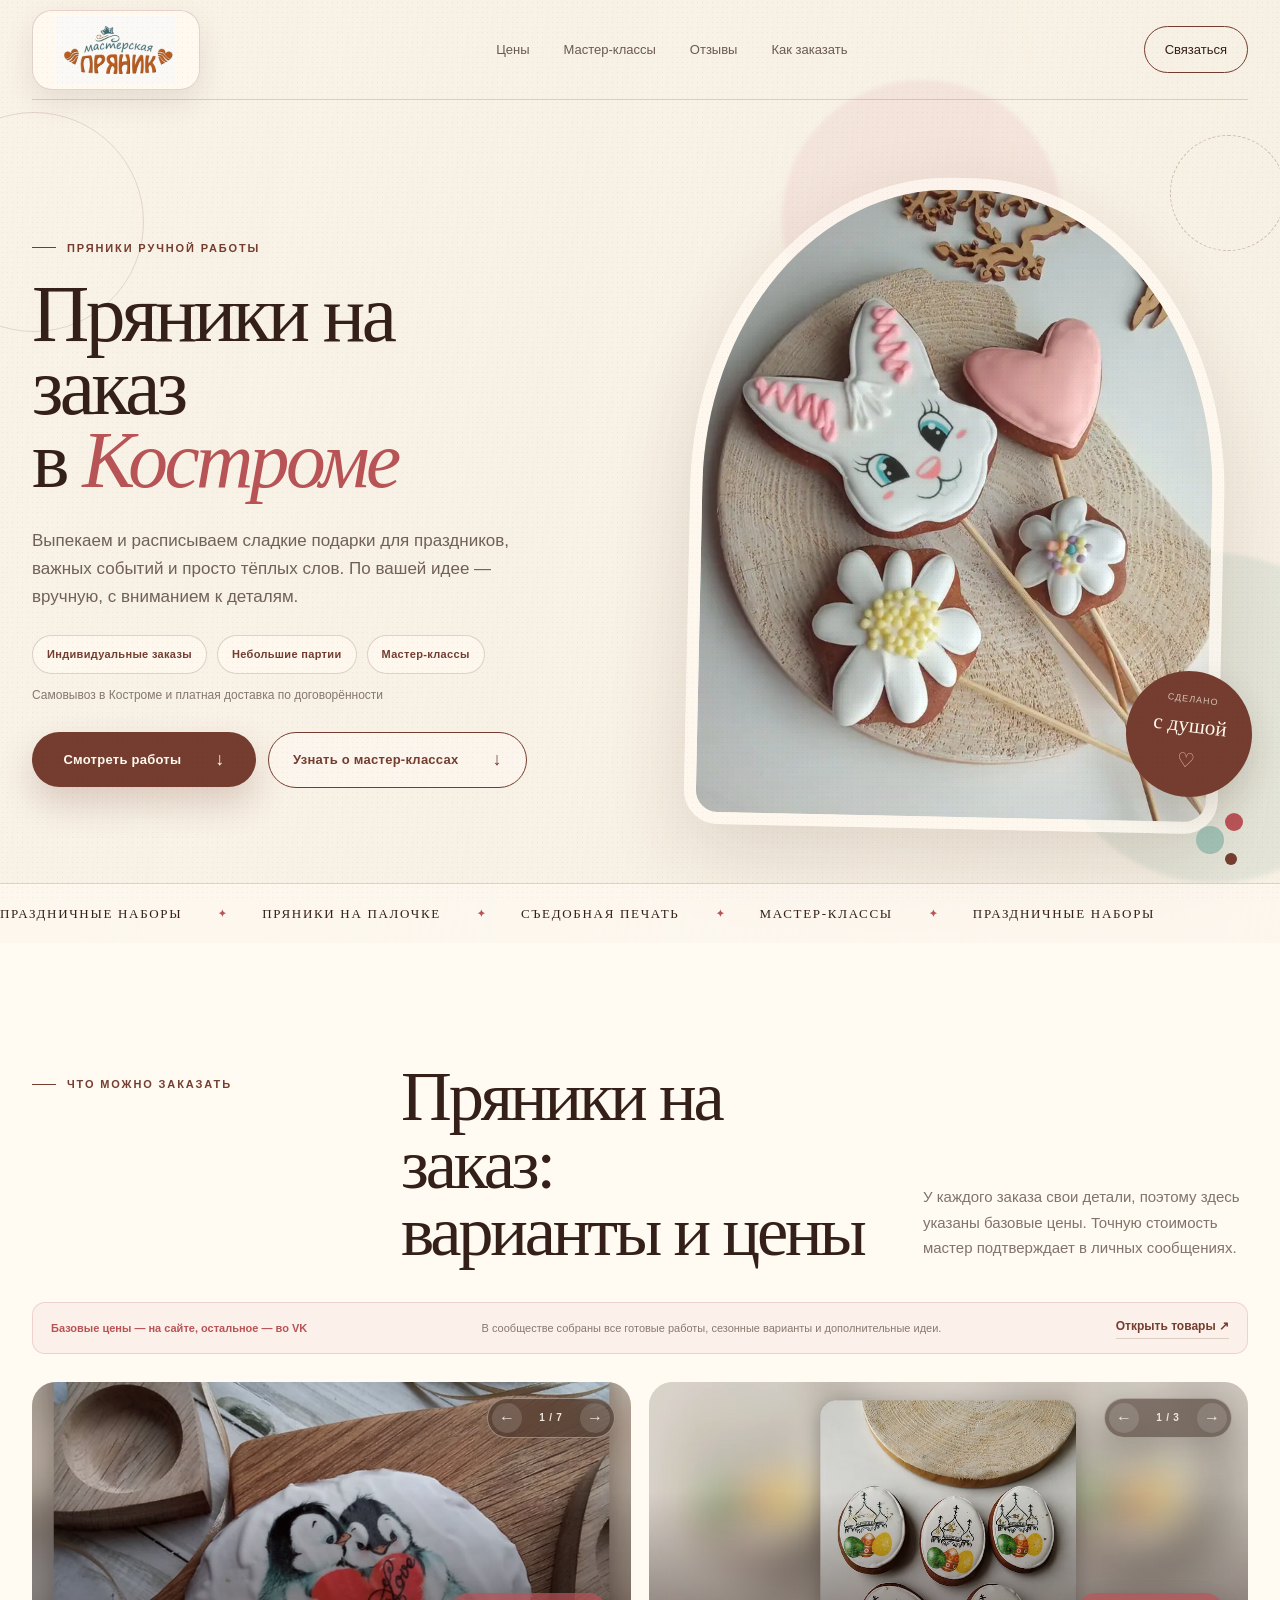
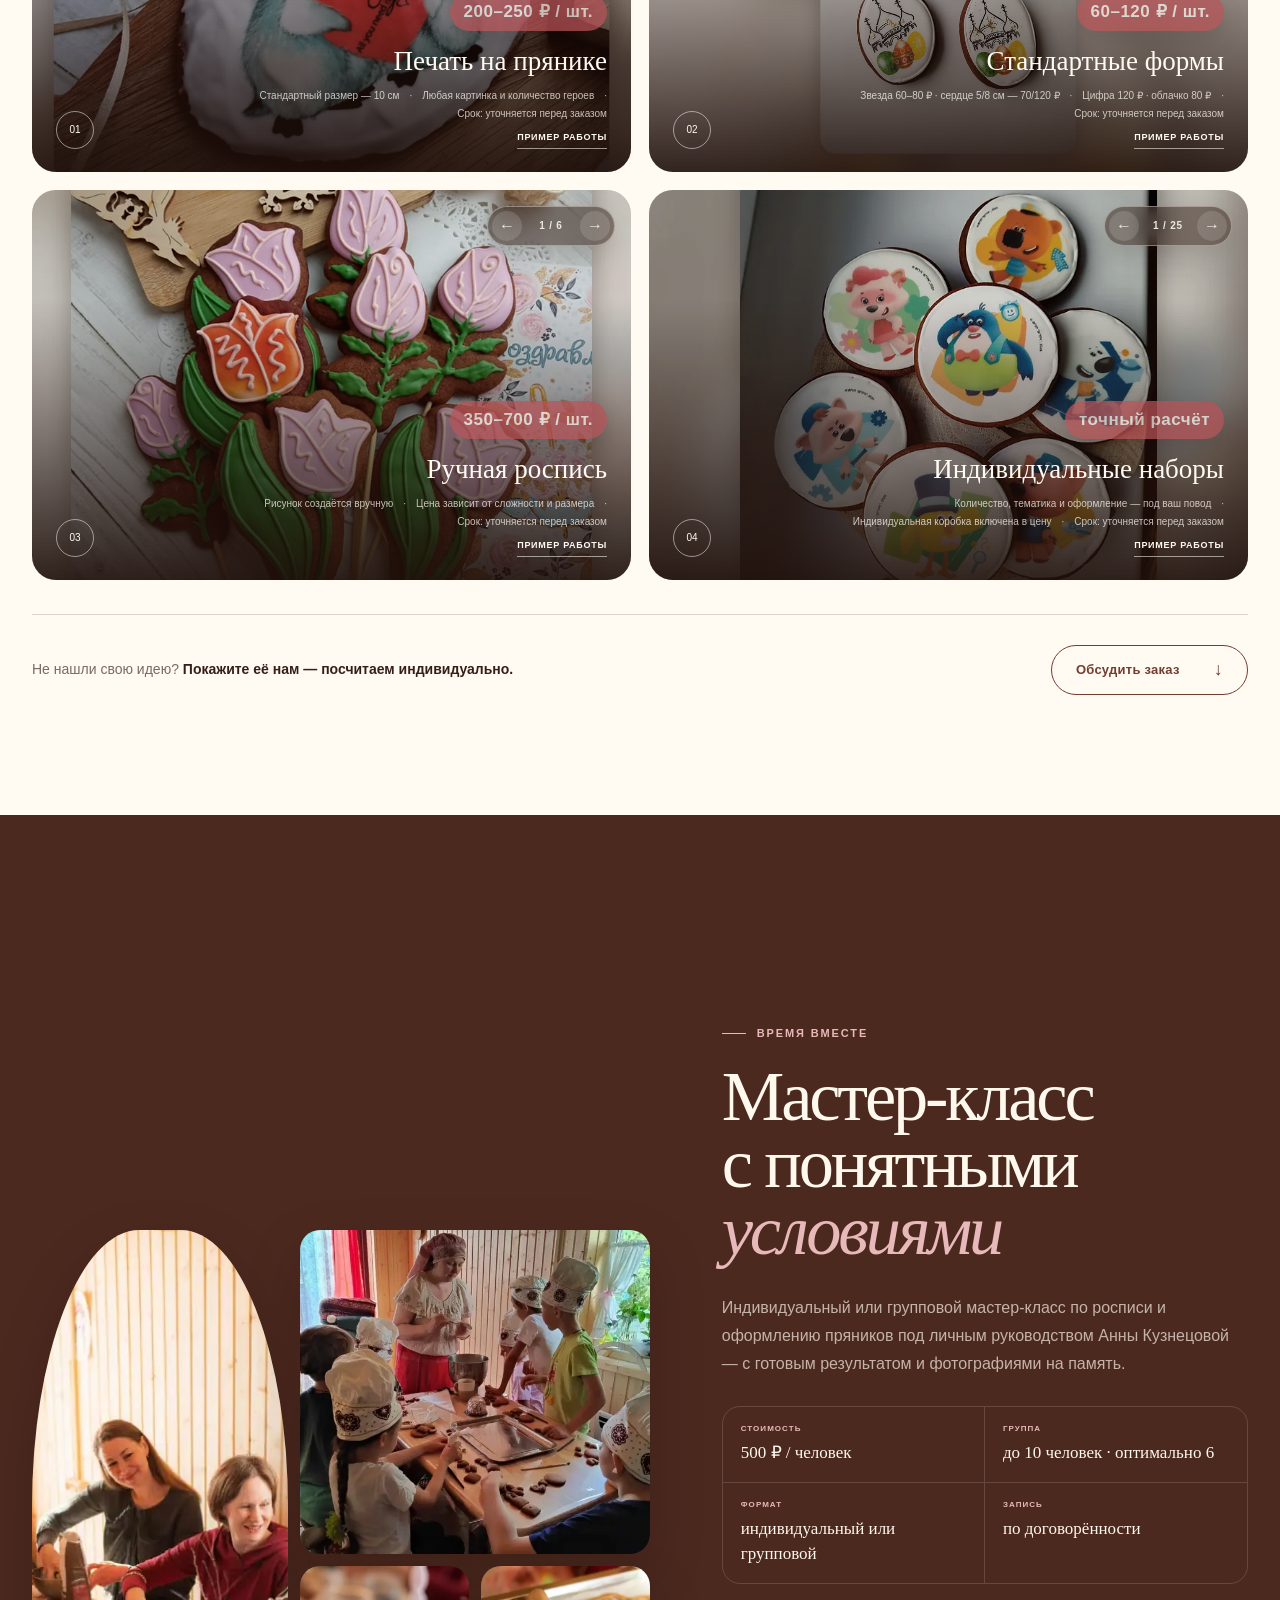
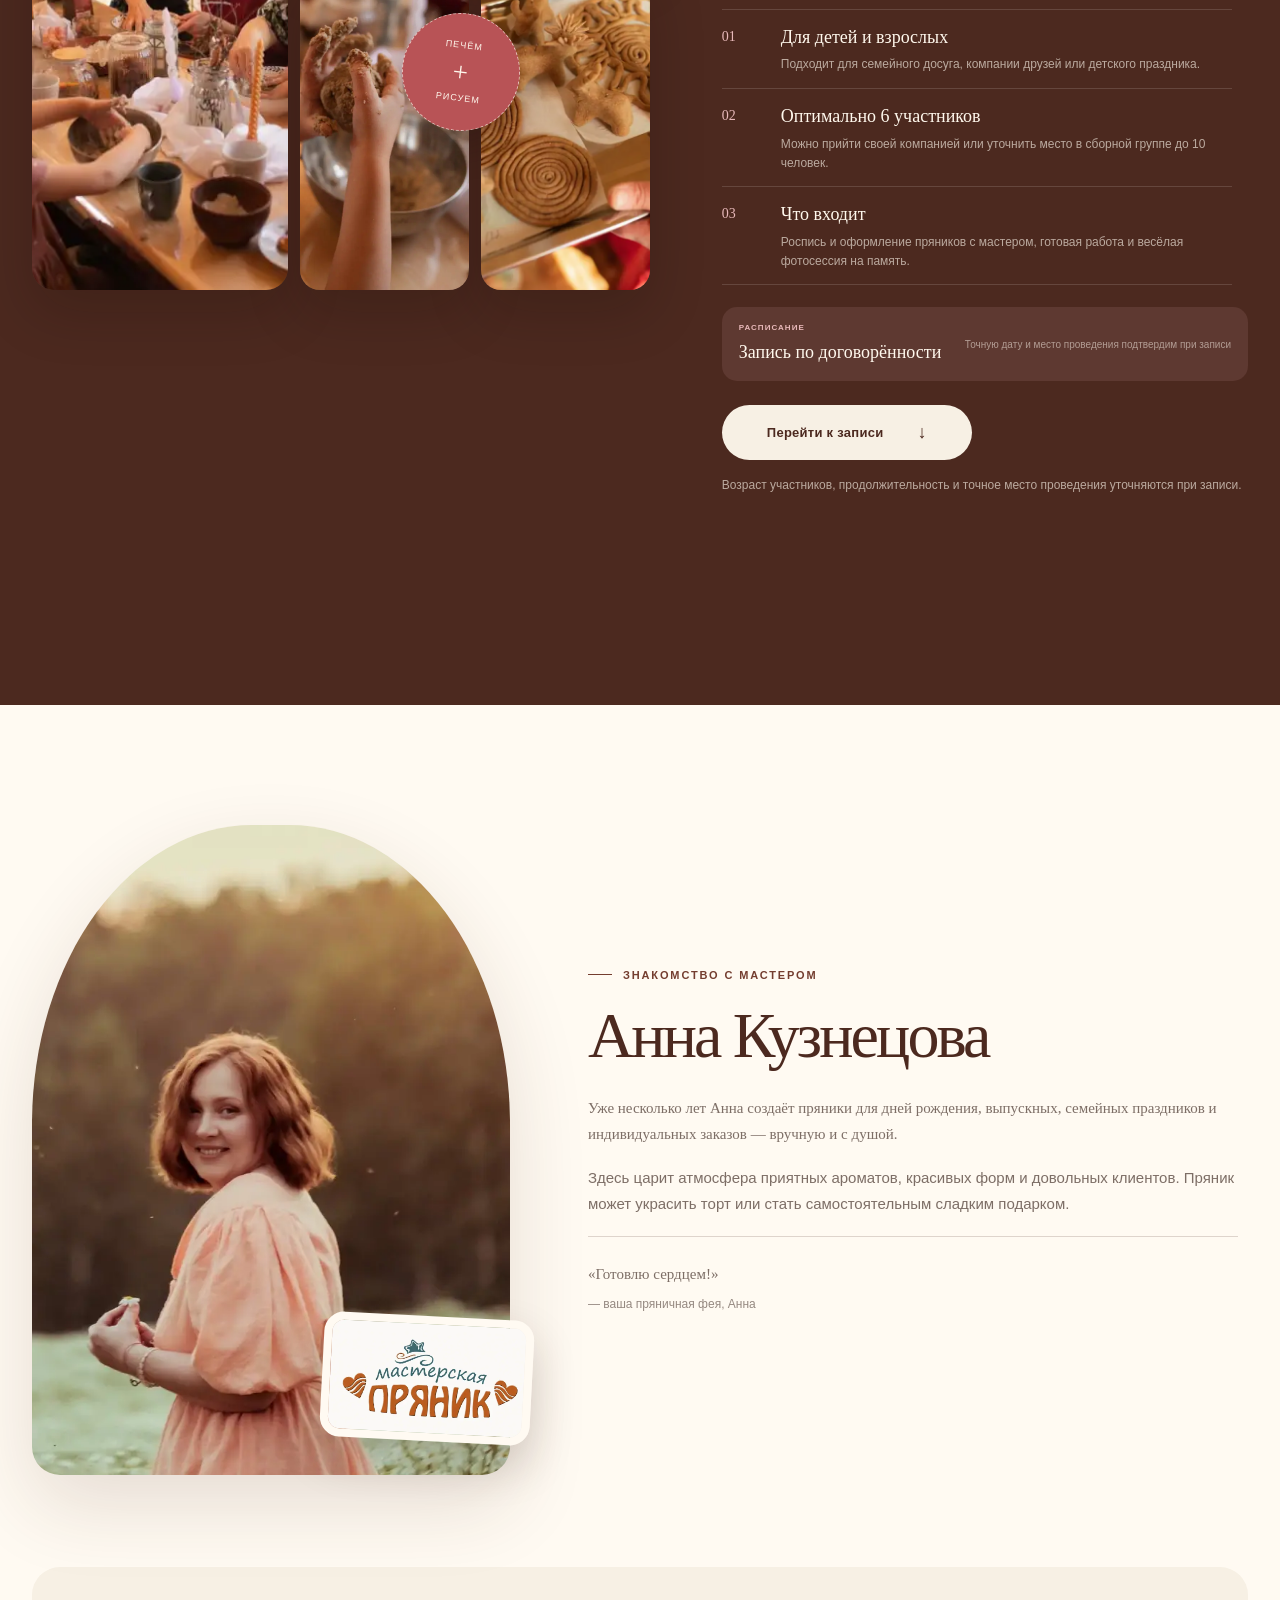
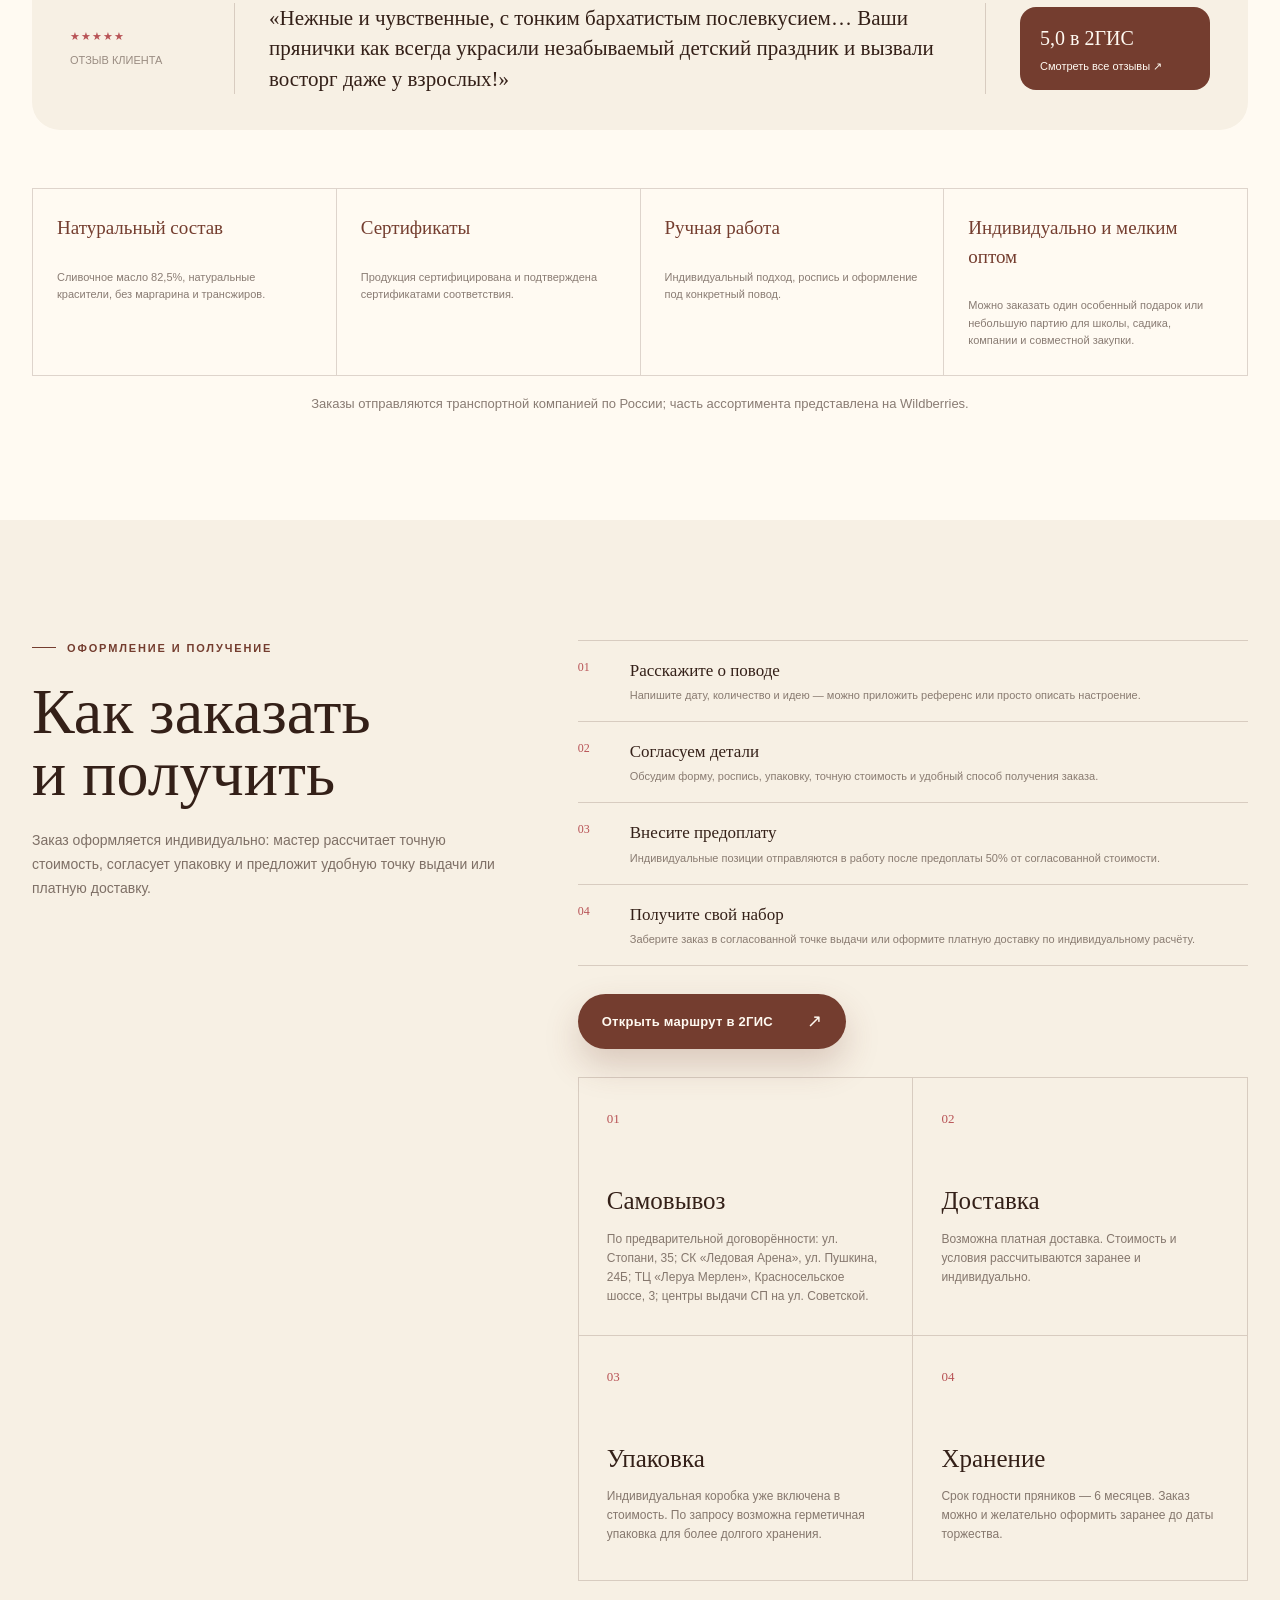
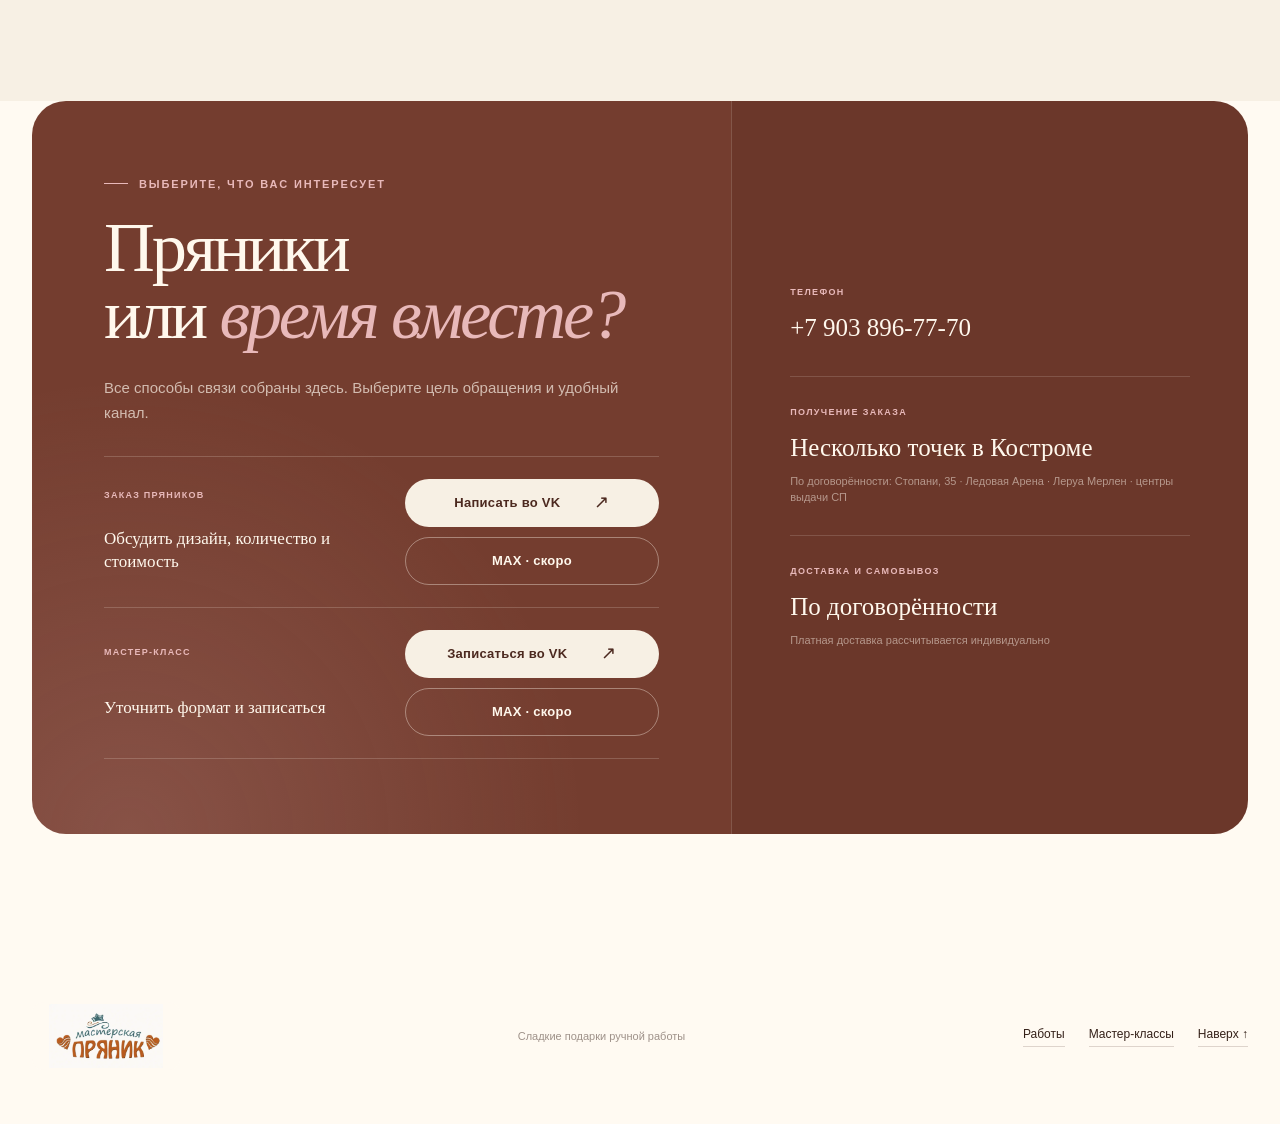
==== commit d28e4c86: "Add baseline SEO for pryanik44.online" ====
--- a/index.html
+++ b/index.html
@@ -1,6 +1,6 @@
-<!DOCTYPE html><html lang="ru"><head><meta charSet="utf-8"/><meta name="viewport" content="width=device-width, initial-scale=1"/><title>Мастерская ПРЯНИК — пряники и мастер-классы в Костроме</title><meta name="description" content="Пряники ручной работы на заказ, подарочные наборы и мастер-классы в Костроме. Цены по категориям, запись и условия получения."/><meta name="robots" content="noindex, nofollow"/><meta property="og:title" content="Мастерская ПРЯНИК — пряники и мастер-классы в Костроме"/><meta property="og:description" content="Пряники ручной работы на заказ, подарочные наборы и мастер-классы в Костроме. Цены по категориям, запись и условия получения."/><meta property="og:type" content="website"/><meta property="og:locale" content="ru_RU"/><meta name="twitter:card" content="summary_large_image"/><meta name="twitter:title" content="Мастерская ПРЯНИК — пряники и мастер-классы в Костроме"/><meta name="twitter:description" content="Пряники ручной работы на заказ, подарочные наборы и мастер-классы в Костроме. Цены по категориям, запись и условия получения."/><style>/*! tailwindcss v4.2.1 | MIT License | https://tailwindcss.com */
+<!DOCTYPE html><html lang="ru"><head><meta charSet="utf-8"/><meta name="viewport" content="width=device-width, initial-scale=1"/><title>Пряники на заказ в Костроме — Пряник 44</title><meta name="description" content="Пряники на заказ в Костроме от мастерской «Пряник 44»: ручная работа, индивидуальный дизайн, подарочные наборы и пряники для праздников."/><meta name="robots" content="index, follow"/><meta property="og:title" content="Пряники на заказ в Костроме — Пряник 44"/><meta property="og:description" content="Пряники на заказ в Костроме от мастерской «Пряник 44»: ручная работа, индивидуальный дизайн, подарочные наборы и пряники для праздников."/><meta property="og:url" content="https://pryanik44.online/"/><meta property="og:site_name" content="Пряник 44"/><meta property="og:type" content="website"/><meta property="og:locale" content="ru_RU"/><meta property="og:image" content="https://pryanik44.online/images/hero-bunny.jpg"/><meta property="og:image:width" content="1440"/><meta property="og:image:height" content="1974"/><meta property="og:image:alt" content="Расписные пряники ручной работы мастерской «Пряник 44»"/><meta name="twitter:card" content="summary_large_image"/><meta name="twitter:title" content="Пряники на заказ в Костроме — Пряник 44"/><meta name="twitter:description" content="Пряники на заказ в Костроме от мастерской «Пряник 44»: ручная работа, индивидуальный дизайн, подарочные наборы и пряники для праздников."/><meta name="twitter:image" content="https://pryanik44.online/images/hero-bunny.jpg"/><link rel="shortcut icon" href="https://pryanik44.online/images/pryanik-brand-crop.webp"/><link rel="icon" href="https://pryanik44.online/images/pryanik-brand-crop.webp" type="image/webp"/><link rel="canonical" href="https://pryanik44.online/"/><style>/*! tailwindcss v4.2.1 | MIT License | https://tailwindcss.com */
 @layer properties{@supports (((-webkit-hyphens:none)) and (not (margin-trim:inline))) or ((-moz-orient:inline) and (not (color:rgb(from red r g b)))){*,:before,:after,::backdrop{--tw-rotate-x:initial;--tw-rotate-y:initial;--tw-rotate-z:initial;--tw-skew-x:initial;--tw-skew-y:initial;--tw-border-style:solid;--tw-ordinal:initial;--tw-slashed-zero:initial;--tw-numeric-figure:initial;--tw-numeric-spacing:initial;--tw-numeric-fraction:initial;--tw-shadow:0 0 #0000;--tw-shadow-color:initial;--tw-shadow-alpha:100%;--tw-inset-shadow:0 0 #0000;--tw-inset-shadow-color:initial;--tw-inset-shadow-alpha:100%;--tw-ring-color:initial;--tw-ring-shadow:0 0 #0000;--tw-inset-ring-color:initial;--tw-inset-ring-shadow:0 0 #0000;--tw-ring-inset:initial;--tw-ring-offset-width:0px;--tw-ring-offset-color:#fff;--tw-ring-offset-shadow:0 0 #0000;--tw-outline-style:solid;--tw-blur:initial;--tw-brightness:initial;--tw-contrast:initial;--tw-grayscale:initial;--tw-hue-rotate:initial;--tw-invert:initial;--tw-opacity:initial;--tw-saturate:initial;--tw-sepia:initial;--tw-drop-shadow:initial;--tw-drop-shadow-color:initial;--tw-drop-shadow-alpha:100%;--tw-drop-shadow-size:initial;--tw-backdrop-blur:initial;--tw-backdrop-brightness:initial;--tw-backdrop-contrast:initial;--tw-backdrop-grayscale:initial;--tw-backdrop-hue-rotate:initial;--tw-backdrop-invert:initial;--tw-backdrop-opacity:initial;--tw-backdrop-saturate:initial;--tw-backdrop-sepia:initial;--tw-ease:initial}}}@layer theme{:root,:host{--font-sans:ui-sans-serif, system-ui, sans-serif, "Apple Color Emoji", "Segoe UI Emoji", "Segoe UI Symbol", "Noto Color Emoji";--font-mono:ui-monospace, SFMono-Regular, Menlo, Monaco, Consolas, "Liberation Mono", "Courier New", monospace;--spacing:.25rem;--ease-in:cubic-bezier(.4, 0, 1, 1);--ease-out:cubic-bezier(0, 0, .2, 1);--ease-in-out:cubic-bezier(.4, 0, .2, 1);--default-transition-duration:.15s;--default-transition-timing-function:cubic-bezier(.4, 0, .2, 1);--default-font-family:var(--font-sans);--default-mono-font-family:var(--font-mono)}}@layer base{*,:after,:before,::backdrop{box-sizing:border-box;border:0 solid;margin:0;padding:0}::file-selector-button{box-sizing:border-box;border:0 solid;margin:0;padding:0}html,:host{-webkit-text-size-adjust:100%;tab-size:4;line-height:1.5;font-family:var(--default-font-family,ui-sans-serif, system-ui, sans-serif, "Apple Color Emoji", "Segoe UI Emoji", "Segoe UI Symbol", "Noto Color Emoji");font-feature-settings:var(--default-font-feature-settings,normal);font-variation-settings:var(--default-font-variation-settings,normal);-webkit-tap-highlight-color:transparent}hr{height:0;color:inherit;border-top-width:1px}abbr:where([title]){-webkit-text-decoration:underline dotted;text-decoration:underline dotted}h1,h2,h3,h4,h5,h6{font-size:inherit;font-weight:inherit}a{color:inherit;-webkit-text-decoration:inherit;-webkit-text-decoration:inherit;-webkit-text-decoration:inherit;-webkit-text-decoration:inherit;text-decoration:inherit}b,strong{font-weight:bolder}code,kbd,samp,pre{font-family:var(--default-mono-font-family,ui-monospace, SFMono-Regular, Menlo, Monaco, Consolas, "Liberation Mono", "Courier New", monospace);font-feature-settings:var(--default-mono-font-feature-settings,normal);font-variation-settings:var(--default-mono-font-variation-settings,normal);font-size:1em}small{font-size:80%}sub,sup{vertical-align:baseline;font-size:75%;line-height:0;position:relative}sub{bottom:-.25em}sup{top:-.5em}table{text-indent:0;border-color:inherit;border-collapse:collapse}:-moz-focusring{outline:auto}progress{vertical-align:baseline}summary{display:list-item}ol,ul,menu{list-style:none}img,svg,video,canvas,audio,iframe,embed,object{vertical-align:middle;display:block}img,video{max-width:100%;height:auto}button,input,select,optgroup,textarea{font:inherit;font-feature-settings:inherit;font-variation-settings:inherit;letter-spacing:inherit;color:inherit;opacity:1;background-color:#0000;border-radius:0}::file-selector-button{font:inherit;font-feature-settings:inherit;font-variation-settings:inherit;letter-spacing:inherit;color:inherit;opacity:1;background-color:#0000;border-radius:0}:where(select:is([multiple],[size])) optgroup{font-weight:bolder}:where(select:is([multiple],[size])) optgroup option{padding-inline-start:20px}::file-selector-button{margin-inline-end:4px}::placeholder{opacity:1}@supports (not ((-webkit-appearance:-apple-pay-button))) or (contain-intrinsic-size:1px){::placeholder{color:currentColor}@supports (color:color-mix(in lab, red, red)){::placeholder{color:color-mix(in oklab, currentcolor 50%, transparent)}}}textarea{resize:vertical}::-webkit-search-decoration{-webkit-appearance:none}::-webkit-date-and-time-value{min-height:1lh;text-align:inherit}::-webkit-datetime-edit{display:inline-flex}::-webkit-datetime-edit-fields-wrapper{padding:0}::-webkit-datetime-edit{padding-block:0}::-webkit-datetime-edit-year-field{padding-block:0}::-webkit-datetime-edit-month-field{padding-block:0}::-webkit-datetime-edit-day-field{padding-block:0}::-webkit-datetime-edit-hour-field{padding-block:0}::-webkit-datetime-edit-minute-field{padding-block:0}::-webkit-datetime-edit-second-field{padding-block:0}::-webkit-datetime-edit-millisecond-field{padding-block:0}::-webkit-datetime-edit-meridiem-field{padding-block:0}::-webkit-calendar-picker-indicator{line-height:1}:-moz-ui-invalid{box-shadow:none}button,input:where([type=button],[type=reset],[type=submit]){appearance:button}::file-selector-button{appearance:button}::-webkit-inner-spin-button{height:auto}::-webkit-outer-spin-button{height:auto}[hidden]:where(:not([hidden=until-found])){display:none!important}}@layer components;@layer utilities{.\@container{container-type:inline-size}.collapse{visibility:collapse}.invisible{visibility:hidden}.visible{visibility:visible}.absolute{position:absolute}.fixed{position:fixed}.relative{position:relative}.static{position:static}.sticky{position:sticky}.start{inset-inline-start:var(--spacing)}.start\!{inset-inline-start:var(--spacing)!important}.end{inset-inline-end:var(--spacing)}.end\!{inset-inline-end:var(--spacing)!important}.isolate{isolation:isolate}.\!container{width:100%!important}@media (width>=40rem){.\!container{max-width:40rem!important}}@media (width>=48rem){.\!container{max-width:48rem!important}}@media (width>=64rem){.\!container{max-width:64rem!important}}@media (width>=80rem){.\!container{max-width:80rem!important}}@media (width>=96rem){.\!container{max-width:96rem!important}}.container{width:100%}@media (width>=40rem){.container{max-width:40rem}}@media (width>=48rem){.container{max-width:48rem}}@media (width>=64rem){.container{max-width:64rem}}@media (width>=80rem){.container{max-width:80rem}}@media (width>=96rem){.container{max-width:96rem}}.m-6{margin:calc(var(--spacing) * 6)}.m-7{margin:calc(var(--spacing) * 7)}.block{display:block}.contents{display:contents}.flex{display:flex}.flow-root{display:flow-root}.grid{display:grid}.hidden{display:none}.inline{display:inline}.inline\!{display:inline!important}.inline-block{display:inline-block}.table{display:table}.table-caption{display:table-caption}.table-cell{display:table-cell}.table-column{display:table-column}.table-column-group{display:table-column-group}.table-footer-group{display:table-footer-group}.table-header-group{display:table-header-group}.table-row{display:table-row}.table-row-group{display:table-row-group}.h-6{height:calc(var(--spacing) * 6)}.h-8{height:calc(var(--spacing) * 8)}.h-min{height:min-content}.w-3{width:calc(var(--spacing) * 3)}.flex-shrink,.shrink{flex-shrink:1}.flex-grow,.grow{flex-grow:1}.border-collapse{border-collapse:collapse}.transform{transform:var(--tw-rotate-x,) var(--tw-rotate-y,) var(--tw-rotate-z,) var(--tw-skew-x,) var(--tw-skew-y,)}.resize{resize:both}.flex-wrap{flex-wrap:wrap}.self-end{align-self:flex-end}.self-start{align-self:flex-start}.truncate{text-overflow:ellipsis;white-space:nowrap;overflow:hidden}.rounded{border-radius:.25rem}.border{border-style:var(--tw-border-style);border-width:1px}.mask-repeat{-webkit-mask-repeat:repeat;mask-repeat:repeat}.p-0{padding:calc(var(--spacing) * 0)}.text-justify{text-align:justify}.font-sans{font-family:var(--font-sans)}.break-all{word-break:break-all}.capitalize{text-transform:capitalize}.lowercase{text-transform:lowercase}.uppercase{text-transform:uppercase}.italic{font-style:italic}.ordinal{--tw-ordinal:ordinal;font-variant-numeric:var(--tw-ordinal,) var(--tw-slashed-zero,) var(--tw-numeric-figure,) var(--tw-numeric-spacing,) var(--tw-numeric-fraction,)}.line-through{text-decoration-line:line-through}.overline{text-decoration-line:overline}.underline{text-decoration-line:underline}.antialiased{-webkit-font-smoothing:antialiased;-moz-osx-font-smoothing:grayscale}.shadow{--tw-shadow:0 1px 3px 0 var(--tw-shadow-color,#0000001a), 0 1px 2px -1px var(--tw-shadow-color,#0000001a);box-shadow:var(--tw-inset-shadow), var(--tw-inset-ring-shadow), var(--tw-ring-offset-shadow), var(--tw-ring-shadow), var(--tw-shadow)}.ring{--tw-ring-shadow:var(--tw-ring-inset,) 0 0 0 calc(1px + var(--tw-ring-offset-width)) var(--tw-ring-color,currentcolor);box-shadow:var(--tw-inset-shadow), var(--tw-inset-ring-shadow), var(--tw-ring-offset-shadow), var(--tw-ring-shadow), var(--tw-shadow)}.outline{outline-style:var(--tw-outline-style);outline-width:1px}.blur{--tw-blur:blur(8px);filter:var(--tw-blur,) var(--tw-brightness,) var(--tw-contrast,) var(--tw-grayscale,) var(--tw-hue-rotate,) var(--tw-invert,) var(--tw-saturate,) var(--tw-sepia,) var(--tw-drop-shadow,)}.drop-shadow{--tw-drop-shadow-size:drop-shadow(0 1px 2px var(--tw-drop-shadow-color,#0000001a)) drop-shadow(0 1px 1px var(--tw-drop-shadow-color,#0000000f));--tw-drop-shadow:drop-shadow(0 1px 2px #0000001a) drop-shadow(0 1px 1px #0000000f);filter:var(--tw-blur,) var(--tw-brightness,) var(--tw-contrast,) var(--tw-grayscale,) var(--tw-hue-rotate,) var(--tw-invert,) var(--tw-saturate,) var(--tw-sepia,) var(--tw-drop-shadow,)}.grayscale{--tw-grayscale:grayscale(100%);filter:var(--tw-blur,) var(--tw-brightness,) var(--tw-contrast,) var(--tw-grayscale,) var(--tw-hue-rotate,) var(--tw-invert,) var(--tw-saturate,) var(--tw-sepia,) var(--tw-drop-shadow,)}.invert{--tw-invert:invert(100%);filter:var(--tw-blur,) var(--tw-brightness,) var(--tw-contrast,) var(--tw-grayscale,) var(--tw-hue-rotate,) var(--tw-invert,) var(--tw-saturate,) var(--tw-sepia,) var(--tw-drop-shadow,)}.sepia{--tw-sepia:sepia(100%);filter:var(--tw-blur,) var(--tw-brightness,) var(--tw-contrast,) var(--tw-grayscale,) var(--tw-hue-rotate,) var(--tw-invert,) var(--tw-saturate,) var(--tw-sepia,) var(--tw-drop-shadow,)}.filter{filter:var(--tw-blur,) var(--tw-brightness,) var(--tw-contrast,) var(--tw-grayscale,) var(--tw-hue-rotate,) var(--tw-invert,) var(--tw-saturate,) var(--tw-sepia,) var(--tw-drop-shadow,)}.backdrop-filter{-webkit-backdrop-filter:var(--tw-backdrop-blur,) var(--tw-backdrop-brightness,) var(--tw-backdrop-contrast,) var(--tw-backdrop-grayscale,) var(--tw-backdrop-hue-rotate,) var(--tw-backdrop-invert,) var(--tw-backdrop-opacity,) var(--tw-backdrop-saturate,) var(--tw-backdrop-sepia,);backdrop-filter:var(--tw-backdrop-blur,) var(--tw-backdrop-brightness,) var(--tw-backdrop-contrast,) var(--tw-backdrop-grayscale,) var(--tw-backdrop-hue-rotate,) var(--tw-backdrop-invert,) var(--tw-backdrop-opacity,) var(--tw-backdrop-saturate,) var(--tw-backdrop-sepia,)}.transition{transition-property:color,background-color,border-color,outline-color,text-decoration-color,fill,stroke,--tw-gradient-from,--tw-gradient-via,--tw-gradient-to,opacity,box-shadow,transform,translate,scale,rotate,filter,-webkit-backdrop-filter,backdrop-filter,display,content-visibility,overlay,pointer-events;transition-timing-function:var(--tw-ease,var(--default-transition-timing-function));transition-duration:var(--tw-duration,var(--default-transition-duration))}.ease-in{--tw-ease:var(--ease-in);transition-timing-function:var(--ease-in)}.ease-in-out{--tw-ease:var(--ease-in-out);transition-timing-function:var(--ease-in-out)}.ease-out{--tw-ease:var(--ease-out);transition-timing-function:var(--ease-out)}.\[chunkhash\:\<digest\>\]{chunkhash:<digest>}.\[contenthash\:\<digest\>\]{contenthash:<digest>}.\[fullhash\:\<digest\>\]{fullhash:<digest>}.\[hash\:\<digest\>\]{hash:<digest>}}:root{--cream:#f7f0e4;--cream-deep:#eadcc7;--paper:#fffaf2;--ink:#342018;--brown:#743d2f;--brown-dark:#4c291f;--berry:#b85356;--pink:#e8b9ba;--mint:#9fbdb0;--line:#48291e2e;--shadow:0 30px 80px #4d2b1f24}*{box-sizing:border-box}html{scroll-behavior:smooth}body{background:var(--paper);color:var(--ink);text-rendering:optimizelegibility;margin:0;font-family:Arial,Helvetica,sans-serif}body:before{z-index:20;pointer-events:none;content:"";opacity:.17;mix-blend-mode:multiply;background-image:radial-gradient(#3b1f1559 .55px,#0000 .55px);background-size:5px 5px;position:fixed;inset:0}a{color:inherit;text-decoration:none}img{width:100%;display:block}button,a{-webkit-tap-highlight-color:transparent}.shell{width:min(1240px,100% - 64px);margin-inline:auto}.section{padding-block:120px}.hero{background:linear-gradient(100deg, #fffaf233, #f7f0e4b8), var(--cream);min-height:920px;position:relative;overflow:hidden}.hero:before{content:"";border:1px solid #743d2f29;border-radius:50%;width:220px;height:220px;position:absolute;top:112px;left:-76px}.heroGlow{filter:blur(2px);opacity:.55;border-radius:999px;position:absolute}.heroGlowOne{background:#e8b9ba6b;width:280px;height:280px;top:80px;right:17%}.heroGlowTwo{background:#9fbdb061;width:330px;height:330px;bottom:60px;right:-100px}.siteHeader{z-index:5;border-bottom:1px solid var(--line);justify-content:space-between;align-items:center;min-height:100px;display:flex;position:relative}.brand{align-items:center;gap:12px;display:inline-flex}.brandLogo{object-fit:contain;width:148px;height:78px}.brandHeader{background:#fffaf2e0;border:1px solid #743d2f33;border-radius:20px;padding:5px 14px;box-shadow:0 12px 30px #4d2b1f1a}.brandHeader .brandLogo{width:138px;height:68px}.brandFooter .brandLogo{background:var(--paper);border-radius:12px;height:68px;padding:2px 6px}.brandMark{width:44px;height:44px;color:var(--brown);background:#ffffff59;border:1px solid #743d2f4d;border-radius:50% 50% 44% 44%;place-items:center;font-family:Georgia,Times New Roman,serif;font-size:23px;display:grid}.brand>span:last-child{flex-direction:column;display:flex}.brand strong{letter-spacing:.14em;font-family:Georgia,Times New Roman,serif;font-size:19px}.brand small{color:#34201894;letter-spacing:.08em;text-transform:uppercase;margin-top:2px;font-size:10px}.desktopNav{color:#342018b8;gap:34px;font-size:13px;display:flex}.desktopNav a{padding-block:12px;position:relative}.desktopNav a:after{content:"";background:var(--brown);height:1px;transition:transform .18s;position:absolute;bottom:5px;left:0;right:0;transform:scaleX(0)}.desktopNav a:hover:after{transform:scaleX(1)}.headerCta{border:1px solid var(--brown);border-radius:999px;padding:13px 20px;font-size:13px;transition:background .18s,color .18s}.headerCta:hover{background:var(--brown);color:var(--paper)}.heroGrid{z-index:2;grid-template-columns:.88fr 1.12fr;align-items:center;gap:56px;min-height:720px;padding-block:58px 90px;display:grid;position:relative}.heroCopy{padding-top:16px}.eyebrow{color:var(--brown);letter-spacing:.17em;text-transform:uppercase;align-items:center;gap:11px;margin:0 0 22px;font-size:11px;font-weight:700;display:flex}.eyebrow>span{background:currentColor;width:24px;height:1px;display:inline-block}.hero h1,.sectionHeading h2,.masterclass h2,.contact h2{letter-spacing:-.045em;margin:0;font-family:Georgia,Times New Roman,serif;font-weight:400}.hero h1{max-width:630px;font-size:clamp(62px,6.2vw,92px);line-height:.92}.hero h1 em,.masterclass h2 em,.contact h2 em{color:var(--berry);font-weight:400}.heroLead{color:#342018b0;max-width:570px;margin:30px 0 0;font-size:17px;line-height:1.65}.heroActions,.contactActions{align-items:center;gap:27px;margin-top:34px;display:flex}.button{letter-spacing:.02em;border-radius:999px;justify-content:center;align-items:center;gap:34px;min-height:55px;padding:0 24px;font-size:13px;font-weight:700;transition:transform .18s,background .18s,color .18s;display:inline-flex}.button:hover{transform:translateY(-2px)}.button span{font-size:18px;font-weight:400}.buttonPrimary{background:var(--brown);color:#fff9f0;min-width:224px;box-shadow:0 16px 35px #743d2f38}.buttonPrimary:hover{background:var(--brown-dark)}.textLink{border-bottom:1px solid #34201880;padding:12px 0;font-size:13px}.textLink span{margin-left:8px}.heroNotes{color:#342018a3;gap:28px;margin:39px 0 0;padding:0;font-size:12px;list-style:none;display:flex}.heroNotes li{align-items:center;gap:8px;display:flex}.noteIcon{color:var(--berry)}.heroVisual{justify-self:end;width:min(100%,610px);padding:20px 24px 24px 52px;position:relative}.heroVisual:before,.heroVisual:after{content:"";border-radius:50%;position:absolute}.heroVisual:before{border:1px dashed #743d2f4d;width:116px;height:116px;top:-23px;right:-38px}.heroVisual:after{background:var(--berry);width:18px;height:18px;box-shadow:-24px 18px 0 5px var(--mint), -3px 37px 0 -3px var(--brown);bottom:22px;right:5px}.heroPhotoFrame{aspect-ratio:.82;box-shadow:var(--shadow);border:12px solid #fffaf2bf;border-radius:48% 48% 34px 34px;position:relative;overflow:hidden;transform:rotate(1.2deg)}.heroPhotoFrame:after{content:"";position:absolute;inset:0;box-shadow:inset 0 0 80px #522c1f12}.heroPhoto{object-fit:cover;object-position:50% 48%;height:100%}.photoBadge{z-index:2;text-align:center;border-radius:50%;flex-direction:column;justify-content:center;align-items:center;display:flex;position:absolute;box-shadow:0 14px 35px #381e1429}.photoBadgeTop{width:108px;height:108px;color:var(--brown);background:#fffaf2;top:85px;left:0;transform:rotate(-8deg)}.photoBadgeTop>span:first-child{font-family:Georgia,Times New Roman,serif;font-size:28px}.photoBadgeTop .stars{color:var(--berry);letter-spacing:.08em;margin-top:2px;font-size:9px}.photoBadgeTop small{color:#3420188c;text-transform:uppercase;margin-top:4px;font-size:9px}.photoBadgeBottom{background:var(--brown);color:#fff8ed;width:126px;height:126px;bottom:56px;right:-4px;transform:rotate(7deg)}.photoBadgeBottom small{opacity:.7;letter-spacing:.12em;text-transform:uppercase;font-size:9px}.photoBadgeBottom strong{margin-top:3px;font-family:Georgia,Times New Roman,serif;font-size:21px;font-weight:400}.photoBadgeBottom i{color:var(--pink);margin-top:4px;font-family:Georgia,Times New Roman,serif;font-size:20px;font-style:normal}.heroTicker{z-index:3;border-top:1px solid var(--line);background:#fffaf2b3;position:absolute;bottom:0;left:0;right:0;overflow:hidden}.heroTicker>div{align-items:center;gap:36px;width:max-content;padding-block:20px;animation:28s linear infinite ticker;display:flex}.heroTicker span{letter-spacing:.13em;font-family:Georgia,Times New Roman,serif;font-size:13px}.heroTicker b{color:var(--berry);font-size:10px}@keyframes ticker{to{transform:translate(-42%)}}.sectionHeading{grid-template-columns:.85fr 1.25fr .85fr;align-items:end;gap:44px;margin-bottom:54px;display:grid}.sectionHeading .eyebrow{align-self:start;margin-top:13px}.sectionHeading h2{font-size:clamp(48px,5.5vw,76px);line-height:.96}.sectionHeading>p:last-child{color:#3420189e;margin:0 0 5px;font-size:15px;line-height:1.7}.workGrid{grid-template-rows:370px 310px;grid-template-columns:1.04fr .96fr;gap:18px;display:grid}.workCard{background:var(--cream-deep);border-radius:24px;position:relative;overflow:hidden}.workCardTall{grid-row:1/3}.workCardWide{grid-column:2}.workCardSmall{grid-column:auto}.workGrid .workCardSmall:nth-of-type(3),.workGrid .workCardSmall:nth-of-type(4){display:none}.workCard img{object-fit:cover;height:100%;transition:transform .7s cubic-bezier(.2,.7,0,1)}.workCardTall img{object-position:50% 48%}.workCardWide img{object-position:50% 47%}.workCard:hover img{transform:scale(1.035)}.workCard:after{content:"";background:linear-gradient(#27140e0a 42%,#27140ebf);position:absolute;inset:0}.workOverlay{z-index:1;color:#fffaf2;justify-content:space-between;align-items:flex-end;gap:24px;display:flex;position:absolute;bottom:23px;left:24px;right:24px}.workOverlay>span{border:1px solid #ffffff80;border-radius:50%;flex:none;place-items:center;width:38px;height:38px;font-size:10px;display:grid}.workOverlay>div{text-align:right;max-width:360px;margin-left:auto}.workOverlay h3{margin:0;font-family:Georgia,Times New Roman,serif;font-size:27px;font-weight:400}.workOverlay p{opacity:.72;margin:6px 0 0;font-size:11px;line-height:1.45}.worksCta{border-top:1px solid var(--line);justify-content:space-between;align-items:center;margin-top:34px;padding-top:30px;display:flex}.worksCta p{color:#342018a8;margin:0;font-size:14px}.worksCta strong{color:var(--ink)}.buttonOutline{border:1px solid var(--brown);min-height:50px;color:var(--brown)}.buttonOutline:hover{background:var(--brown);color:#fffaf2}.masterclass{background:var(--brown-dark);color:#fff8ed;overflow:hidden}.masterclassInner{grid-template-columns:1.08fr .92fr;align-items:center;gap:90px;min-height:690px;display:grid}.masterclassVisual{min-height:585px;position:relative}.masterclassImageMain,.masterclassImageDetail{position:absolute;overflow:hidden;box-shadow:0 30px 70px #1409053d}.masterclassImageMain{aspect-ratio:.86;border-radius:50% 50% 26px 26px;width:72%;top:0;left:0}.masterclassImageMain img,.masterclassImageDetail img{object-fit:cover;height:100%}.masterclassImageMain img{object-position:43% 50%}.masterclassImageDetail{aspect-ratio:1.08;border:7px solid var(--cream);border-radius:20px;width:48%;bottom:3%;right:0;transform:rotate(3deg)}.roundStamp{z-index:2;background:var(--berry);letter-spacing:.12em;border:1px dashed #fff8eda6;border-radius:50%;place-items:center;width:118px;height:118px;padding:25px 0;font-size:9px;display:grid;position:absolute;top:18%;right:3%;transform:rotate(7deg);box-shadow:0 15px 36px #1d0e093d}.roundStamp b{font-family:Georgia,Times New Roman,serif;font-size:27px;font-weight:400;position:absolute}.roundStamp span:first-child{align-self:start}.roundStamp span:last-child{align-self:end}.eyebrowLight{color:var(--pink)}.masterclass h2,.contact h2{font-size:clamp(52px,5.5vw,77px);line-height:.95}.masterclass h2 em{color:var(--pink)}.masterclassLead{color:#fff8edab;max-width:510px;margin:30px 0 0;font-size:16px;line-height:1.75}.masterclassList{max-width:510px;margin:36px 0 0;padding:0;list-style:none}.masterclassList li{border-top:1px solid #fff8ed24;grid-template-columns:43px 1fr;gap:16px;padding-block:19px;display:grid}.masterclassList li:last-child{border-bottom:1px solid #fff8ed24}.masterclassList>li>span{color:var(--pink);padding-top:2px;font-family:Georgia,Times New Roman,serif;font-size:14px}.masterclassList p{color:#fff8ed9e;margin:0;font-size:12px;line-height:1.55}.masterclassList strong{color:#fff8ed;margin-bottom:4px;font-family:Georgia,Times New Roman,serif;font-size:18px;font-weight:400;display:block}.buttonCream{background:var(--cream);min-width:250px;color:var(--brown-dark);margin-top:35px}.buttonCream:hover{background:#fffaf2}.orderHeading{justify-content:space-between;align-items:flex-end;display:flex}.orderHeading h2{font-size:clamp(50px,5.7vw,78px)}.orderSteps{border-top:1px solid var(--line);grid-template-columns:repeat(3,1fr);display:grid}.orderStep{border-right:1px solid var(--line);min-height:290px;padding:36px 34px 20px 0;position:relative}.orderStep:not(:first-child){padding-left:34px}.orderStep:last-child{border-right:0}.stepNumber{color:var(--berry);font-family:Georgia,Times New Roman,serif;font-size:14px}.stepLine{background:linear-gradient(90deg, var(--berry) 0 34px, var(--line) 34px);width:100%;height:1px;margin:64px 0 25px}.orderStep h3{margin:0;font-family:Georgia,Times New Roman,serif;font-size:26px;font-weight:400}.orderStep p{color:#34201894;max-width:330px;margin:12px 0 0;font-size:13px;line-height:1.65}.contact{padding-top:0}.contactCard{background:radial-gradient(circle at 8% 100%, #e8b9ba2b, transparent 34%), var(--brown);color:#fff8ed;border-radius:34px;grid-template-columns:1.15fr .85fr;min-height:560px;display:grid;overflow:hidden}.contactIntro{padding:75px 72px}.contact h2 em{color:var(--pink)}.contactIntro>p:not(.eyebrow){color:#fff8edad;max-width:600px;margin:27px 0 0;font-size:15px;line-height:1.7}.contactActions{margin-top:0}.contactVk{color:#fff8edd1;border-bottom:1px solid #fff8ed73;margin-top:35px;padding-bottom:5px;font-size:12px}.contactDetails{background:#351b1324;border-left:1px solid #fff8ed29;flex-direction:column;justify-content:center;padding:52px 58px;display:flex}.contactDetails>div{border-bottom:1px solid #fff8ed26;flex-direction:column;padding-block:29px;display:flex}.contactDetails>div:last-child{border-bottom:0}.contactDetails span{color:var(--pink);letter-spacing:.15em;text-transform:uppercase;margin-bottom:10px;font-size:9px;font-weight:700}.contactDetails a,.contactDetails p{margin:0;font-family:Georgia,Times New Roman,serif;font-size:25px}.contactDetails a:hover{color:var(--pink)}.contactDetails small{color:#fff8ed80;margin-top:6px;font-size:11px}.footer{background:var(--paper);padding:48px 0 54px}.footerInner{justify-content:space-between;align-items:center;display:flex}.footerInner>p{color:#3420187a;font-size:11px}.footerInner>div{gap:24px;font-size:12px;display:flex}.footerInner>div a{border-bottom:1px solid var(--line);padding-bottom:3px}.mobileOrderBar{display:none}@media (width>=1120px){.workGrid{grid-template-rows:370px 310px;grid-template-columns:1fr .64fr .64fr}.workCardTall{grid-row:1/3}.workCardWide{grid-column:2/4}.workGrid .workCardSmall:nth-of-type(3),.workGrid .workCardSmall:nth-of-type(4){display:block}}@media (width<=960px){.shell{width:min(100% - 44px,820px)}.desktopNav{display:none}.hero{min-height:auto}.heroGrid{grid-template-columns:1fr;gap:52px;padding-block:78px 130px}.heroCopy{max-width:690px}.heroVisual{justify-self:center;width:min(100%,650px)}.sectionHeading{grid-template-columns:1fr 1.7fr}.sectionHeading>p:last-child{grid-column:2}.masterclassInner{grid-template-columns:1fr;gap:60px}.masterclassVisual{width:min(100%,650px);margin-inline:auto}.masterclassCopy{max-width:650px}.contactCard{grid-template-columns:1fr}.contactDetails{border-top:1px solid #fff8ed29;border-left:0}}@media (width<=680px){body{padding-bottom:78px}.shell{width:calc(100% - 32px)}.section{padding-block:80px}.siteHeader{min-height:78px}.brandLogo{width:122px;height:64px}.brandHeader{border-radius:16px;padding:4px 9px}.brandHeader .brandLogo{width:112px;height:54px}.brandMark{width:39px;height:39px;font-size:20px}.brand strong{font-size:16px}.brand small{font-size:8px}.headerCta{padding:10px 14px;font-size:11px}.heroGrid{gap:42px;padding-block:57px 110px}.hero h1{font-size:clamp(49px,14vw,68px);line-height:.94}.heroLead{margin-top:23px;font-size:15px;line-height:1.62}.heroActions{flex-direction:column;align-items:stretch;gap:10px;margin-top:27px}.button{width:100%}.textLink{border-bottom:0;align-self:center}.heroNotes{flex-direction:column;gap:10px;margin-top:24px}.heroVisual{padding:12px 22px 18px 26px}.heroPhotoFrame{border-width:8px}.photoBadgeTop{width:83px;height:83px;top:55px}.photoBadgeTop>span:first-child{font-size:22px}.photoBadgeBottom{width:96px;height:96px;bottom:30px;right:0}.photoBadgeBottom strong{font-size:17px}.heroTicker>div{gap:26px;padding-block:17px}.heroTicker span{font-size:11px}.sectionHeading{margin-bottom:34px;display:block}.sectionHeading .eyebrow{margin:0 0 20px}.sectionHeading h2,.orderHeading h2{font-size:47px}.sectionHeading>p:last-child{margin-top:22px;font-size:14px}.workGrid{flex-direction:column;display:flex}.workGrid .workCardSmall:nth-of-type(3),.workGrid .workCardSmall:nth-of-type(4){display:block}.workCard,.workCardTall,.workCardWide,.workCardSmall{min-height:390px}.workCardWide,.workCardSmall{min-height:300px}.workOverlay{bottom:18px;left:18px;right:18px}.workOverlay h3{font-size:23px}.worksCta{flex-direction:column;align-items:stretch;gap:22px}.worksCta p{text-align:center}.masterclassInner{gap:46px}.masterclassVisual{min-height:470px}.masterclassImageMain{width:78%}.masterclassImageDetail{width:52%}.roundStamp{width:96px;height:96px;padding:21px 0;top:13%}.roundStamp b{font-size:22px}.masterclass h2,.contact h2{font-size:48px}.masterclassLead{font-size:14px}.buttonCream{min-width:0}.orderHeading,.orderSteps{display:block}.orderStep,.orderStep:not(:first-child){border-right:0;border-bottom:1px solid var(--line);min-height:0;padding:28px 0 34px}.stepLine{margin:28px 0 21px}.contact{padding-top:0}.contactCard{border-radius:0;width:100%}.contactIntro{padding:63px 24px}.contactActions{flex-direction:column;align-items:stretch;gap:8px}.contactChannelGroup{grid-template-columns:1fr}.contactChannelGroup .contactActions{grid-area:auto;margin-top:14px}.contactVk{align-self:center;margin-top:12px}.contactDetails{padding:27px 24px 48px}.contactDetails a,.contactDetails p{font-size:22px}.footer{padding-bottom:40px}.footerInner{flex-direction:column;align-items:flex-start;gap:25px}.footerInner>p{display:none}.mobileOrderBar{z-index:19;color:#fff8ed;-webkit-backdrop-filter:blur(15px);backdrop-filter:blur(15px);background:#4c291ff2;border:1px solid #ffffff2e;border-radius:20px;justify-content:space-between;align-items:center;gap:18px;min-height:64px;padding:9px 9px 9px 18px;display:flex;position:fixed;bottom:10px;left:12px;right:12px;box-shadow:0 15px 38px #29150e52}.mobileOrderBar>div{flex-direction:column;display:flex}.mobileOrderBar small{color:#fff8ed94;font-size:9px}.mobileOrderBar strong{margin-top:2px;font-family:Georgia,Times New Roman,serif;font-size:15px;font-weight:400}.mobileOrderBar>a{background:var(--cream);min-height:45px;color:var(--brown-dark);border-radius:14px;align-items:center;gap:12px;padding:0 17px;font-size:12px;font-weight:700;display:flex}.mobileOrderBar>a:only-child{text-align:center;flex-direction:column;justify-content:center;gap:2px;width:100%}}@media (prefers-reduced-motion:reduce){html{scroll-behavior:auto}.heroTicker>div{animation:none}.button,.workCard img{transition:none}}.mobileQuickNav{display:none}.heroFormats{flex-wrap:wrap;gap:10px;max-width:620px;margin:24px 0 0;display:flex}.heroFormats span{border:1px solid var(--line);color:var(--brown);letter-spacing:.03em;background:#fffaf2b8;border-radius:999px;padding:10px 14px;font-size:11px;font-weight:700}.heroDeliveryNote{color:#34201894;margin:12px 0 0;font-size:12px;line-height:1.5}.heroActions{gap:12px;margin-top:28px}.heroMaxActions{flex-wrap:wrap;gap:9px;margin-top:12px;display:flex}.heroMaxActions a{color:#342018ad;border:1px dashed #743d2f57;border-radius:10px;align-items:center;gap:8px;padding:8px 11px;font-size:11px;display:inline-flex}.heroMaxActions small{color:#34201875;font-size:9px}.buttonSecondary{border:1px solid var(--brown);min-height:56px;color:var(--brown);background:#fffaf28f}.buttonSecondary:hover{background:var(--brown);color:#fffaf2}.demoNotice{color:#3420188c;align-items:center;gap:9px;margin:20px 0 0;font-size:10px;line-height:1.45;display:flex}.demoNotice>span{min-height:21px;color:var(--berry);letter-spacing:.13em;border:1px solid #b8535652;border-radius:99px;place-items:center;padding:0 7px;font-size:8px;font-weight:700;display:inline-grid}.photoBadgeTop{color:var(--brown);transition:transform .18s}.photoBadgeTop:hover{transform:rotate(-8deg)scale(1.04)}.photoBadgeTop small{max-width:72px;line-height:1.2}.reviewLinkCard{z-index:4;width:190px;min-height:112px;color:var(--brown);background:#fffaf2;border:1px solid #743d2f2b;border-radius:18px;flex-direction:column;justify-content:center;padding:18px 20px;transition:transform .18s,box-shadow .18s;display:flex;position:absolute;top:76px;left:-24px;transform:rotate(-3deg);box-shadow:0 14px 35px #381e1429}.reviewLinkCard:hover,.reviewLinkCard:focus-visible{transform:rotate(-3deg)translateY(-3px);box-shadow:0 18px 42px #381e143b}.reviewLinkCard>span{align-items:center;gap:8px;display:flex}.reviewLinkCard>span strong{font-family:Georgia,Times New Roman,serif;font-size:23px;font-weight:400}.reviewLinkCard i{color:var(--berry);letter-spacing:.04em;font-size:8px;font-style:normal}.reviewLinkCard b{margin-top:7px;font-size:12px}.reviewLinkCard small{color:#3420188c;margin-top:4px;font-size:9px}.prototypeBanner{color:#34201894;background:#e8b9ba21;border:1px solid #b8535633;border-radius:13px;justify-content:space-between;align-items:center;gap:24px;margin:-18px 0 28px;padding:14px 18px;font-size:11px;display:flex}.prototypeBanner strong{color:var(--berry)}.prototypeBanner a{border-bottom:1px solid var(--line);color:var(--brown);flex:none;padding-bottom:3px;font-size:12px;font-weight:700}.workGrid{grid-template-rows:repeat(2,390px);grid-template-columns:repeat(2,minmax(0,1fr))}.workCardTall,.workCardWide,.workCardSmall,.workGrid .workCardSmall:nth-of-type(3),.workGrid .workCardSmall:nth-of-type(4){grid-area:auto;display:block}.workCard{display:block}.workCard:focus-visible{outline:3px solid var(--berry);outline-offset:4px}.workCard:after{z-index:1;pointer-events:none;background:linear-gradient(#27140e14 28%,#1e0f0ae6)}.workOverlay{align-items:flex-end}.workOverlay>div{max-width:390px}.workOverlay .workPrice{background:var(--berry);color:#fffaf2;letter-spacing:.03em;border-radius:999px;align-items:center;min-height:38px;margin:0 0 10px;padding:0 14px;font-family:Arial,Helvetica,sans-serif;font-size:17px;font-weight:700;display:inline-flex;box-shadow:0 9px 24px #1e0f0a47}.workOverlay ul{opacity:.74;flex-wrap:wrap;justify-content:flex-end;gap:4px 10px;margin:8px 0 0;padding:0;font-size:10px;line-height:1.35;list-style:none;display:flex}.workOverlay li:not(:last-child):after{content:"·";margin-left:10px}.workOverlay small{letter-spacing:.08em;text-transform:uppercase;border-bottom:1px solid #fffaf28c;margin-top:11px;padding-bottom:3px;font-size:9px;font-weight:700;display:inline-block}.productCarousel{z-index:1;cursor:grab;touch-action:pan-y pinch-zoom;-webkit-user-select:none;user-select:none;-webkit-tap-highlight-color:transparent;outline:0;position:absolute;inset:0;overflow:hidden}.productCarouselDragging{cursor:grabbing}.productCarousel:focus-visible{box-shadow:inset 0 0 0 3px #fffaf2e6}.productCarouselSlides,.productSlide{width:100%;height:100%;position:absolute;inset:0}.productCarouselSlides{z-index:0}.productSlide{visibility:hidden;object-fit:cover;object-position:50% 50%;opacity:0;filter:saturate(.94)contrast(1.035)brightness(.97)sepia(.035);transition:opacity .36s,transform .7s cubic-bezier(.2,.7,0,1),filter .24s;transform:scale(1.012)}.productSlideActive{visibility:visible;opacity:1}.workCard:hover .productSlideActive{filter:saturate(.98)contrast(1.04)brightness(.99)sepia(.02);transform:scale(1.045)}.productCarouselControls{z-index:5;color:#fffaf2;-webkit-backdrop-filter:blur(10px);backdrop-filter:blur(10px);cursor:default;pointer-events:auto;background:#34201880;border:1px solid #fffaf26b;border-radius:999px;align-items:center;gap:5px;min-height:38px;padding:4px;display:flex;position:absolute;top:16px;right:16px;box-shadow:0 10px 28px #20100b2e}.productCarouselControls button{width:30px;height:30px;color:inherit;cursor:pointer;font:inherit;background:#fffaf229;border:0;border-radius:50%;place-items:center;padding:0;transition:background .16s,transform .16s;display:grid}.productCarouselControls button:hover,.productCarouselControls button:focus-visible{background:#fffaf24d;outline:0;transform:scale(1.06)}.productCarouselControls span{letter-spacing:.08em;text-align:center;min-width:48px;font-size:10px;font-weight:700}.workOverlay{z-index:2;pointer-events:none}.masterclassInner{gap:72px;min-height:920px;padding-block:90px}.masterclassVisual{min-height:690px}.masterclassGallery{grid-template-rows:repeat(2,minmax(0,1fr));grid-template-columns:1.15fr .76fr .76fr;gap:12px;min-height:660px;display:grid}.galleryPhoto{background:#fff8ed14;border-radius:20px;margin:0;position:relative;overflow:hidden;box-shadow:0 22px 55px #14090533}.galleryPhoto img{object-fit:cover;height:100%;transition:transform .65s cubic-bezier(.2,.7,0,1)}.galleryPhoto:hover img{transform:scale(1.025)}.galleryPhotoMain{border-radius:42% 42% 22px 22px;grid-row:1/3}.galleryPhotoMain img{object-position:46% 50%}.galleryPhotoKids{grid-column:2/4}.galleryPhotoKids img{object-position:50% 46%}.galleryPhotoProcess img{object-position:50% 60%}.galleryPhotoResult img{object-position:50% 50%}.masterclassGallery .roundStamp{top:auto;bottom:24%;right:21%}.photoPlaceholder{color:#fff8ed70;letter-spacing:.07em;text-transform:uppercase;margin:0;font-size:10px;position:absolute;bottom:-42px;left:0}.masterclassFacts{border:1px solid #fff8ed26;border-radius:18px;grid-template-columns:repeat(2,1fr);max-width:540px;margin-top:28px;display:grid}.masterclassFacts>div{padding:16px 18px}.masterclassFacts>div:nth-child(odd){border-right:1px solid #fff8ed26}.masterclassFacts>div:nth-child(-n+2){border-bottom:1px solid #fff8ed26}.masterclassFacts small,.datesBlock small{color:var(--pink);letter-spacing:.13em;text-transform:uppercase;margin-bottom:5px;font-size:8px;font-weight:700;display:block}.masterclassFacts strong{font-family:Georgia,Times New Roman,serif;font-size:17px;font-weight:400}.masterclassList{margin-top:25px}.masterclassList li{padding-block:14px}.datesBlock{background:#e8b9ba1c;border-radius:15px;justify-content:space-between;align-items:center;gap:18px;max-width:540px;margin-top:22px;padding:15px 17px;display:flex}.datesBlock strong{font-family:Georgia,Times New Roman,serif;font-size:18px;font-weight:400}.datesBlock>span{color:#fff8ed85;font-size:10px}.masterclassCopy>.buttonCream{margin-top:24px}.masterclassNote{color:#fff8ed9e;max-width:520px;margin:16px 0 0;font-size:12px;line-height:1.55}.demoNoticeDark{color:#fff8ed6e}.trust{padding-bottom:105px}.masterStory{grid-template-columns:minmax(360px,.84fr) 1.16fr;align-items:center;gap:78px;display:grid}.masterPortrait{min-height:650px;position:relative}.masterPortrait>img:first-child{width:100%;height:650px;box-shadow:var(--shadow);object-fit:cover;object-position:50% 34%;border-radius:46% 46% 28px 28px}.masterPortrait .masterLogo{border:8px solid var(--paper);border-radius:20px;width:210px;position:absolute;bottom:34px;right:-22px;transform:rotate(3deg);box-shadow:0 20px 45px #381e1433}.masterStoryCopy h2{color:var(--brown-dark);letter-spacing:-.045em;margin:0 0 28px;font-family:Georgia,Times New Roman,serif;font-size:clamp(52px,5vw,76px);font-weight:400;line-height:.96}.masterStoryCopy>p:not(.eyebrow){color:#342018a3;max-width:650px;margin:0 0 18px;font-size:15px;line-height:1.75}.masterStoryCopy .masterStoryLead{color:var(--ink);font-family:Georgia,Times New Roman,serif;font-size:22px;line-height:1.5}.masterStoryCopy .masterSignature{border-top:1px solid var(--line);color:var(--brown);margin-top:30px;padding-top:24px;font-family:Georgia,Times New Roman,serif;font-size:24px}.masterSignature span{color:#34201885;margin-top:7px;font-family:Arial,Helvetica,sans-serif;font-size:12px;display:block}.featuredReview{background:var(--cream);border-radius:28px;grid-template-columns:130px 1fr 190px;align-items:center;gap:34px;margin-top:92px;padding:36px 38px;display:grid}.featuredReview>div{flex-direction:column;gap:8px;display:flex}.featuredReview>div small{color:#3420187a;text-transform:uppercase;font-size:11px}.featuredReview blockquote{border-right:1px solid var(--line);border-left:1px solid var(--line);margin:0;padding-inline:34px;font-family:Georgia,Times New Roman,serif;font-size:21px;line-height:1.45}.featuredReview>a{background:var(--brown);color:#fffaf2;border-radius:16px;flex-direction:column;justify-content:center;min-height:82px;padding:16px 20px;transition:transform .18s,background .18s;display:flex}.featuredReview>a:hover,.featuredReview>a:focus-visible{background:var(--brown-dark);transform:translateY(-2px)}.featuredReview>a strong{font-family:Georgia,Times New Roman,serif;font-size:20px;font-weight:400}.featuredReview>a span{margin-top:5px;font-size:11px}.reviewGrid{grid-template-columns:repeat(3,1fr);gap:18px;display:grid}.reviewCard{border:1px solid var(--line);background:#f7f0e47a;border-radius:24px;flex-direction:column;justify-content:space-between;min-height:280px;margin:0;padding:30px;display:flex}.reviewStars{color:var(--berry);letter-spacing:.1em;font-size:11px}.reviewCard>p{margin:27px 0 34px;font-family:Georgia,Times New Roman,serif;font-size:22px;line-height:1.38}.reviewCard footer{border-top:1px solid var(--line);justify-content:space-between;align-items:end;gap:16px;padding-top:18px;display:flex}.reviewCard footer strong{font-size:12px}.reviewCard footer span{color:#3420187a;text-align:right;font-size:9px}.reviewFooter{color:#3420187a;justify-content:space-between;align-items:center;gap:24px;margin-top:21px;font-size:10px;display:flex}.reviewFooter p{margin:0}.reviewFooter strong{color:var(--berry)}.reviewFooter a{border-bottom:1px solid var(--line);color:var(--brown);padding-bottom:3px;font-size:11px;font-weight:700}.qualityStrip{border-top:1px solid var(--line);border-left:1px solid var(--line);grid-template-columns:repeat(4,1fr);margin-top:58px;display:grid}.qualityStrip>div{border-right:1px solid var(--line);border-bottom:1px solid var(--line);min-height:175px;padding:25px 24px}.qualityStrip strong{color:var(--brown);font-family:Georgia,Times New Roman,serif;font-size:19px;font-weight:400}.qualityStrip p{color:#34201894;margin:26px 0 0;font-size:11px;line-height:1.6}.qualityDemo{margin-top:16px}.shippingNote{color:#34201894;text-align:center;margin:18px 0 0;font-size:13px;line-height:1.6}.aboutGrid{grid-template-columns:.88fr 1.12fr;align-items:stretch;gap:70px;margin-top:105px;display:grid}.aboutPhoto{background:var(--cream-deep);border-radius:40% 40% 24px 24px;min-height:610px;position:relative;overflow:hidden}.aboutPhoto img{object-fit:cover;height:100%}.aboutPhoto:after{content:"";background:linear-gradient(#0000 60%,#28140eb8);position:absolute;inset:0}.aboutPhoto span{z-index:1;color:#fffaf2d1;letter-spacing:.06em;text-transform:uppercase;font-size:10px;position:absolute;bottom:23px;left:25px;right:25px}.aboutCopy{padding-block:25px}.aboutCopy h3{margin:25px 0 36px;font-family:Georgia,Times New Roman,serif;font-size:clamp(42px,4.4vw,64px);font-weight:400;line-height:1}.infoList{border-top:1px solid var(--line);grid-template-columns:repeat(2,1fr);gap:0 30px;display:grid}.infoList>div{border-bottom:1px solid var(--line);padding:22px 0}.infoList strong{color:var(--brown);font-family:Georgia,Times New Roman,serif;font-size:18px;font-weight:400}.infoList p{color:#34201894;margin:9px 0 0;font-size:12px;line-height:1.6}.delivery{background:var(--cream)}.deliveryInner{grid-template-columns:.82fr 1.18fr;gap:80px;display:grid}.deliveryIntro h2{margin:25px 0 24px;font-family:Georgia,Times New Roman,serif;font-size:clamp(50px,5vw,72px);font-weight:400;line-height:.97}.deliveryIntro>p:not(.eyebrow){color:#3420189e;max-width:470px;margin:0;font-size:14px;line-height:1.7}.deliveryIntro .button{margin-top:32px}.deliveryGrid{border-top:1px solid var(--line);border-left:1px solid var(--line);grid-template-columns:repeat(2,1fr);display:grid}.deliveryContent{flex-direction:column;gap:28px;display:flex}.deliveryRoute{align-self:flex-start}.compactOrderSteps{border-top:1px solid var(--line);display:grid}.compactOrderSteps>div{border-bottom:1px solid var(--line);grid-template-columns:34px 1fr;align-items:start;gap:18px;padding:17px 0;display:grid}.compactOrderSteps>div>span{color:var(--berry);font-family:Georgia,Times New Roman,serif;font-size:12px}.compactOrderSteps p{color:#3420188f;margin:0;font-size:11px;line-height:1.55}.compactOrderSteps strong{color:var(--ink);margin-bottom:3px;font-family:Georgia,Times New Roman,serif;font-size:17px;font-weight:400;display:block}.deliveryGrid article{border-right:1px solid var(--line);border-bottom:1px solid var(--line);min-height:245px;padding:28px}.deliveryGrid article>span{color:var(--berry);font-family:Georgia,Times New Roman,serif;font-size:13px}.deliveryGrid h3{margin:52px 0 10px;font-family:Georgia,Times New Roman,serif;font-size:25px;font-weight:400}.deliveryGrid p{color:#34201894;margin:0;font-size:12px;line-height:1.6}.deliveryDemo{grid-column:1/-1;margin-top:-55px}.contactActions{flex-wrap:wrap;gap:10px;margin-top:31px;display:flex}.contactActions .button{flex:210px;margin-top:0}.contactChannelGroups{border-bottom:1px solid #fff8ed2e;margin-top:30px}.contactChannelGroup{border-top:1px solid #fff8ed2e;grid-template-columns:minmax(0,1fr) minmax(250px,.9fr);align-items:center;gap:5px 18px;padding:22px 0;display:grid}.contactChannelGroup>span{color:var(--pink);letter-spacing:.14em;text-transform:uppercase;font-size:9px;font-weight:700}.contactChannelGroup>strong{font-family:Georgia,Times New Roman,serif;font-size:17px;font-weight:400;line-height:1.35}.contactChannelGroup .contactActions{grid-area:1/2/3;margin-top:0}.contactChannelGroup .button{min-width:0;min-height:48px;margin-top:0;padding-inline:16px}.maxPlaceholder{color:#fff8ed;background:#fff8ed17;border:1px solid #fff8ed38;border-radius:16px;align-items:center;gap:16px;margin-top:20px;padding:18px 22px;scroll-margin-top:20px;display:none}.maxPlaceholder:target{display:flex}.maxPlaceholder strong{color:var(--pink);letter-spacing:.12em}.maxPlaceholder span{flex:1;font-size:13px;line-height:1.5}.maxPlaceholder a{border-bottom:1px solid #fff8ed80;padding-bottom:3px;font-size:11px}.buttonGhostLight{color:#fff8ed;border:1px solid #fff8ed61}.buttonGhostLight:hover{background:#fff8ed1a;border-color:#fff8ed}@media (width<=1100px){.masterclassInner{gap:46px}.masterclassFacts strong{font-size:15px}.reviewCard>p{font-size:19px}.deliveryInner{gap:45px}}@media (width<=960px){.heroActions{flex-wrap:wrap}.masterclassInner{padding-block:85px}.masterclassVisual{min-height:610px}.reviewGrid{grid-template-columns:1fr}.qualityStrip{grid-template-columns:repeat(2,1fr)}.masterStory{grid-template-columns:1fr;gap:52px}.masterPortrait{width:min(100%,620px);margin-inline:auto}.featuredReview{grid-template-columns:120px 1fr}.featuredReview>a{grid-column:1/-1}.reviewCard{min-height:0}.aboutGrid,.deliveryInner{grid-template-columns:1fr}.aboutPhoto{min-height:560px}.deliveryDemo{margin-top:-20px}}@media (width<=680px){body{padding-bottom:92px}.siteHeader{border-bottom:0;width:100vw;min-height:0;margin-left:calc(50% - 50vw);padding:0}.brandHeader{border-left:0;border-right:0;border-radius:0;justify-content:center;width:100%;padding:8px 12px}.brandHeader .brandLogo{width:100%;height:auto;display:block}.headerCta{display:none}.mobileQuickNav{z-index:8;border:1px solid var(--line);background:#fffaf2a8;border-radius:99px;justify-content:space-between;gap:4px;padding:6px;display:flex;position:relative}.mobileQuickNav a{z-index:1;min-height:36px;color:var(--brown);pointer-events:auto;touch-action:manipulation;border-radius:99px;place-items:center;padding:0 10px;font-size:11px;font-weight:700;display:grid;position:relative}.mobileQuickNav a:nth-child(2){background:0 0}.mobileQuickNav a:hover,.mobileQuickNav a:focus-visible,.mobileQuickNav a:active{background:var(--cream-deep)}.heroGrid{padding-top:43px}.reviewLinkCard{width:165px;min-height:98px;padding:14px 16px;top:50px;left:4px}.heroFormats{gap:7px}.heroFormats span{padding:9px 11px;font-size:10px}.heroDeliveryNote{margin-top:10px;font-size:13px}.heroActions{grid-template-columns:1fr;display:grid}.heroMaxActions{grid-template-columns:1fr 1fr;display:grid}.heroMaxActions a{justify-content:center}.maxPlaceholder:target{flex-direction:column;align-items:flex-start}.demoNotice{align-items:flex-start}.prototypeBanner{flex-direction:column;align-items:flex-start;gap:4px;margin-top:-8px;padding:17px;font-size:13px;line-height:1.45}.prototypeBanner a{margin-top:8px;font-size:13px}.workOverlay{align-items:flex-start}.workOverlay>div{max-width:270px}.workOverlay ul{justify-content:end;gap:2px;font-size:12px;line-height:1.45;display:grid}.workOverlay .workPrice{min-height:40px;font-size:18px}.workOverlay small{font-size:11px}.workOverlay li:after{display:none}.masterclassInner{padding-block:75px}.masterclassVisual{min-height:500px}.masterclassGallery{grid-template-rows:255px 180px 155px;grid-template-columns:repeat(2,minmax(0,1fr));gap:8px;min-height:610px}.galleryPhotoMain{border-radius:26px;grid-area:1/1/auto/-1}.galleryPhotoKids{grid-area:2/1/auto/-1}.galleryPhotoProcess{grid-area:3/1}.galleryPhotoResult{grid-area:3/2}.masterclassGallery .roundStamp{top:224px;bottom:auto;right:10px}.photoPlaceholder{bottom:-18px}.masterclassFacts{grid-template-columns:1fr}.masterclassFacts>div,.masterclassFacts>div:nth-child(odd),.masterclassFacts>div:nth-child(-n+2){border-bottom:1px solid #fff8ed26;border-right:0}.masterclassFacts>div:last-child{border-bottom:0}.masterclassFacts small,.datesBlock small{font-size:10px}.masterclassFacts strong{font-size:17px}.masterclassList p,.masterclassNote,.datesBlock>span{font-size:13px}.datesBlock{flex-direction:column;align-items:flex-start;gap:7px}.reviewCard{padding:25px}.reviewCard>p{font-size:20px}.reviewFooter{flex-direction:column;align-items:flex-start}.masterPortrait{min-height:500px}.masterPortrait>img:first-child{height:500px}.masterPortrait .masterLogo{border-width:6px;width:165px;bottom:22px;right:-4px}.masterStoryCopy h2{font-size:48px}.masterStoryCopy>p:not(.eyebrow){font-size:15px;line-height:1.68}.masterStoryCopy .masterStoryLead{font-size:20px}.featuredReview{flex-direction:column;align-items:stretch;gap:22px;margin-top:66px;padding:27px 23px;display:flex}.featuredReview blockquote{border-top:1px solid var(--line);border-right:0;border-bottom:1px solid var(--line);border-left:0;padding:22px 0;font-size:20px}.featuredReview>div small,.featuredReview>a span{font-size:12px}.qualityStrip{grid-template-columns:1fr}.qualityStrip>div{min-height:0}.qualityStrip p{margin-top:11px;font-size:14px}.qualityStrip strong{font-size:21px}.shippingNote{text-align:left;font-size:14px}.aboutGrid{gap:40px;margin-top:75px}.aboutPhoto{min-height:430px}.aboutCopy h3{font-size:43px}.infoList{grid-template-columns:1fr}.deliveryInner{gap:52px}.deliveryIntro h2{font-size:46px}.deliveryGrid{grid-template-columns:1fr}.deliveryRoute{width:100%}.deliveryGrid article{min-height:0}.deliveryGrid h3{margin-top:30px}.compactOrderSteps p,.deliveryGrid p,.deliveryIntro>p:not(.eyebrow){font-size:14px}.contactActions{margin-top:29px}.mobileOrderBar{border-radius:18px;gap:6px;min-height:70px;padding:6px}.mobileOrderBar>a{background:var(--cream);min-width:0;min-height:56px;color:var(--brown-dark);border-radius:13px;flex-direction:column;flex:1;justify-content:center;align-items:flex-start;gap:2px;padding:7px 11px;display:flex}.mobileOrderBar>a:last-child{background:var(--berry);color:#fff8ed}.mobileOrderBar small{color:inherit;opacity:.58;font-size:10px}.mobileOrderBar strong{font-family:Georgia,Times New Roman,serif;font-size:13px;font-weight:400;line-height:1.05}}@media (width<=420px){.heroMaxActions{grid-template-columns:1fr}}@property --tw-rotate-x{syntax:"*";inherits:false}@property --tw-rotate-y{syntax:"*";inherits:false}@property --tw-rotate-z{syntax:"*";inherits:false}@property --tw-skew-x{syntax:"*";inherits:false}@property --tw-skew-y{syntax:"*";inherits:false}@property --tw-border-style{syntax:"*";inherits:false;initial-value:solid}@property --tw-ordinal{syntax:"*";inherits:false}@property --tw-slashed-zero{syntax:"*";inherits:false}@property --tw-numeric-figure{syntax:"*";inherits:false}@property --tw-numeric-spacing{syntax:"*";inherits:false}@property --tw-numeric-fraction{syntax:"*";inherits:false}@property --tw-shadow{syntax:"*";inherits:false;initial-value:0 0 #0000}@property --tw-shadow-color{syntax:"*";inherits:false}@property --tw-shadow-alpha{syntax:"<percentage>";inherits:false;initial-value:100%}@property --tw-inset-shadow{syntax:"*";inherits:false;initial-value:0 0 #0000}@property --tw-inset-shadow-color{syntax:"*";inherits:false}@property --tw-inset-shadow-alpha{syntax:"<percentage>";inherits:false;initial-value:100%}@property --tw-ring-color{syntax:"*";inherits:false}@property --tw-ring-shadow{syntax:"*";inherits:false;initial-value:0 0 #0000}@property --tw-inset-ring-color{syntax:"*";inherits:false}@property --tw-inset-ring-shadow{syntax:"*";inherits:false;initial-value:0 0 #0000}@property --tw-ring-inset{syntax:"*";inherits:false}@property --tw-ring-offset-width{syntax:"<length>";inherits:false;initial-value:0}@property --tw-ring-offset-color{syntax:"*";inherits:false;initial-value:#fff}@property --tw-ring-offset-shadow{syntax:"*";inherits:false;initial-value:0 0 #0000}@property --tw-outline-style{syntax:"*";inherits:false;initial-value:solid}@property --tw-blur{syntax:"*";inherits:false}@property --tw-brightness{syntax:"*";inherits:false}@property --tw-contrast{syntax:"*";inherits:false}@property --tw-grayscale{syntax:"*";inherits:false}@property --tw-hue-rotate{syntax:"*";inherits:false}@property --tw-invert{syntax:"*";inherits:false}@property --tw-opacity{syntax:"*";inherits:false}@property --tw-saturate{syntax:"*";inherits:false}@property --tw-sepia{syntax:"*";inherits:false}@property --tw-drop-shadow{syntax:"*";inherits:false}@property --tw-drop-shadow-color{syntax:"*";inherits:false}@property --tw-drop-shadow-alpha{syntax:"<percentage>";inherits:false;initial-value:100%}@property --tw-drop-shadow-size{syntax:"*";inherits:false}@property --tw-backdrop-blur{syntax:"*";inherits:false}@property --tw-backdrop-brightness{syntax:"*";inherits:false}@property --tw-backdrop-contrast{syntax:"*";inherits:false}@property --tw-backdrop-grayscale{syntax:"*";inherits:false}@property --tw-backdrop-hue-rotate{syntax:"*";inherits:false}@property --tw-backdrop-invert{syntax:"*";inherits:false}@property --tw-backdrop-opacity{syntax:"*";inherits:false}@property --tw-backdrop-saturate{syntax:"*";inherits:false}@property --tw-backdrop-sepia{syntax:"*";inherits:false}@property --tw-ease{syntax:"*";inherits:false}
-</style></head><body><main><section class="hero" id="top"><div class="heroGlow heroGlowOne" aria-hidden="true"></div><div class="heroGlow heroGlowTwo" aria-hidden="true"></div><header class="siteHeader shell"><a class="brand brandHeader" href="#top" aria-label="Мастерская Пряник — наверх"><img class="brandLogo" src="[data-uri]" alt="Мастерская Пряник"/></a><nav class="desktopNav" aria-label="Основная навигация"><a href="#works">Цены</a><a href="#masterclass">Мастер-классы</a><a href="#reviews">Отзывы</a><a href="#delivery">Как заказать</a></nav><a class="headerCta" href="#contacts">Связаться</a></header><nav class="mobileQuickNav shell" aria-label="Быстрые ссылки"><a href="#works">Пряники</a><a href="#masterclass">Мастер-классы</a><a href="#delivery">Как заказать</a></nav><div class="heroGrid shell"><div class="heroCopy"><p class="eyebrow"><span aria-hidden="true"></span>Пряники ручной работы</p><h1>Пряники,<br/>у которых есть <em>повод</em></h1><p class="heroLead">Выпекаем и расписываем сладкие подарки для праздников, важных событий и просто тёплых слов. По вашей идее — вручную, с вниманием к деталям.</p><div class="heroFormats" aria-label="Форматы работы"><span>Индивидуальные заказы</span><span>Небольшие партии</span><span>Мастер-классы</span></div><p class="heroDeliveryNote">Самовывоз в Костроме и платная доставка по договорённости</p><div class="heroActions"><a class="button buttonPrimary" href="#works">Смотреть работы <span aria-hidden="true">↓</span></a><a class="button buttonSecondary" href="#masterclass">Узнать о мастер-классах <span aria-hidden="true">↓</span></a></div></div><div class="heroVisual"><div class="heroPhotoFrame"><img src="[data-uri]" alt="Расписные пряники в виде зайчика, сердца и ромашек" class="heroPhoto"/></div><div class="photoBadge photoBadgeBottom"><small>сделано</small><strong>с душой</strong><i aria-hidden="true">♡</i></div></div></div><div class="heroTicker" aria-hidden="true"><div><span>ПРАЗДНИЧНЫЕ НАБОРЫ</span><b>✦</b><span>ПРЯНИКИ НА ПАЛОЧКЕ</span><b>✦</b><span>СЪЕДОБНАЯ ПЕЧАТЬ</span><b>✦</b><span>МАСТЕР-КЛАССЫ</span><b>✦</b><span>ПРАЗДНИЧНЫЕ НАБОРЫ</span></div></div></section><section class="works section shell" id="works"><div class="sectionHeading"><p class="eyebrow"><span aria-hidden="true"></span>Что можно заказать</p><h2>Пряники на заказ:<br/>варианты и цены</h2><p>У каждого заказа свои детали, поэтому здесь указаны базовые цены. Точную стоимость мастер подтверждает в личных сообщениях.</p></div><div class="prototypeBanner"><strong>Базовые цены — на сайте, остальное — во VK</strong><span>В сообществе собраны все готовые работы, сезонные варианты и дополнительные идеи.</span><a href="https://vk.ru/market-161134265" target="_blank" rel="noreferrer">Открыть товары ↗</a></div><div class="workGrid"><article class="workCard workCardTall" aria-label="Печать на прянике, 200–250 ₽ / шт."><div class="productCarousel" role="group" aria-roledescription="карусель" aria-label="Примеры: Печать на прянике" data-alt="Пряники со съедобной печатью" tabindex="0"><div class="productCarouselSlides"><img class="productSlide productSlideActive" src="[data-uri]" alt="Пряники со съедобной печатью. Фото 1 из 7" aria-hidden="false" decoding="async" draggable="false" loading="eager"/><img class="productSlide" src="[data-uri]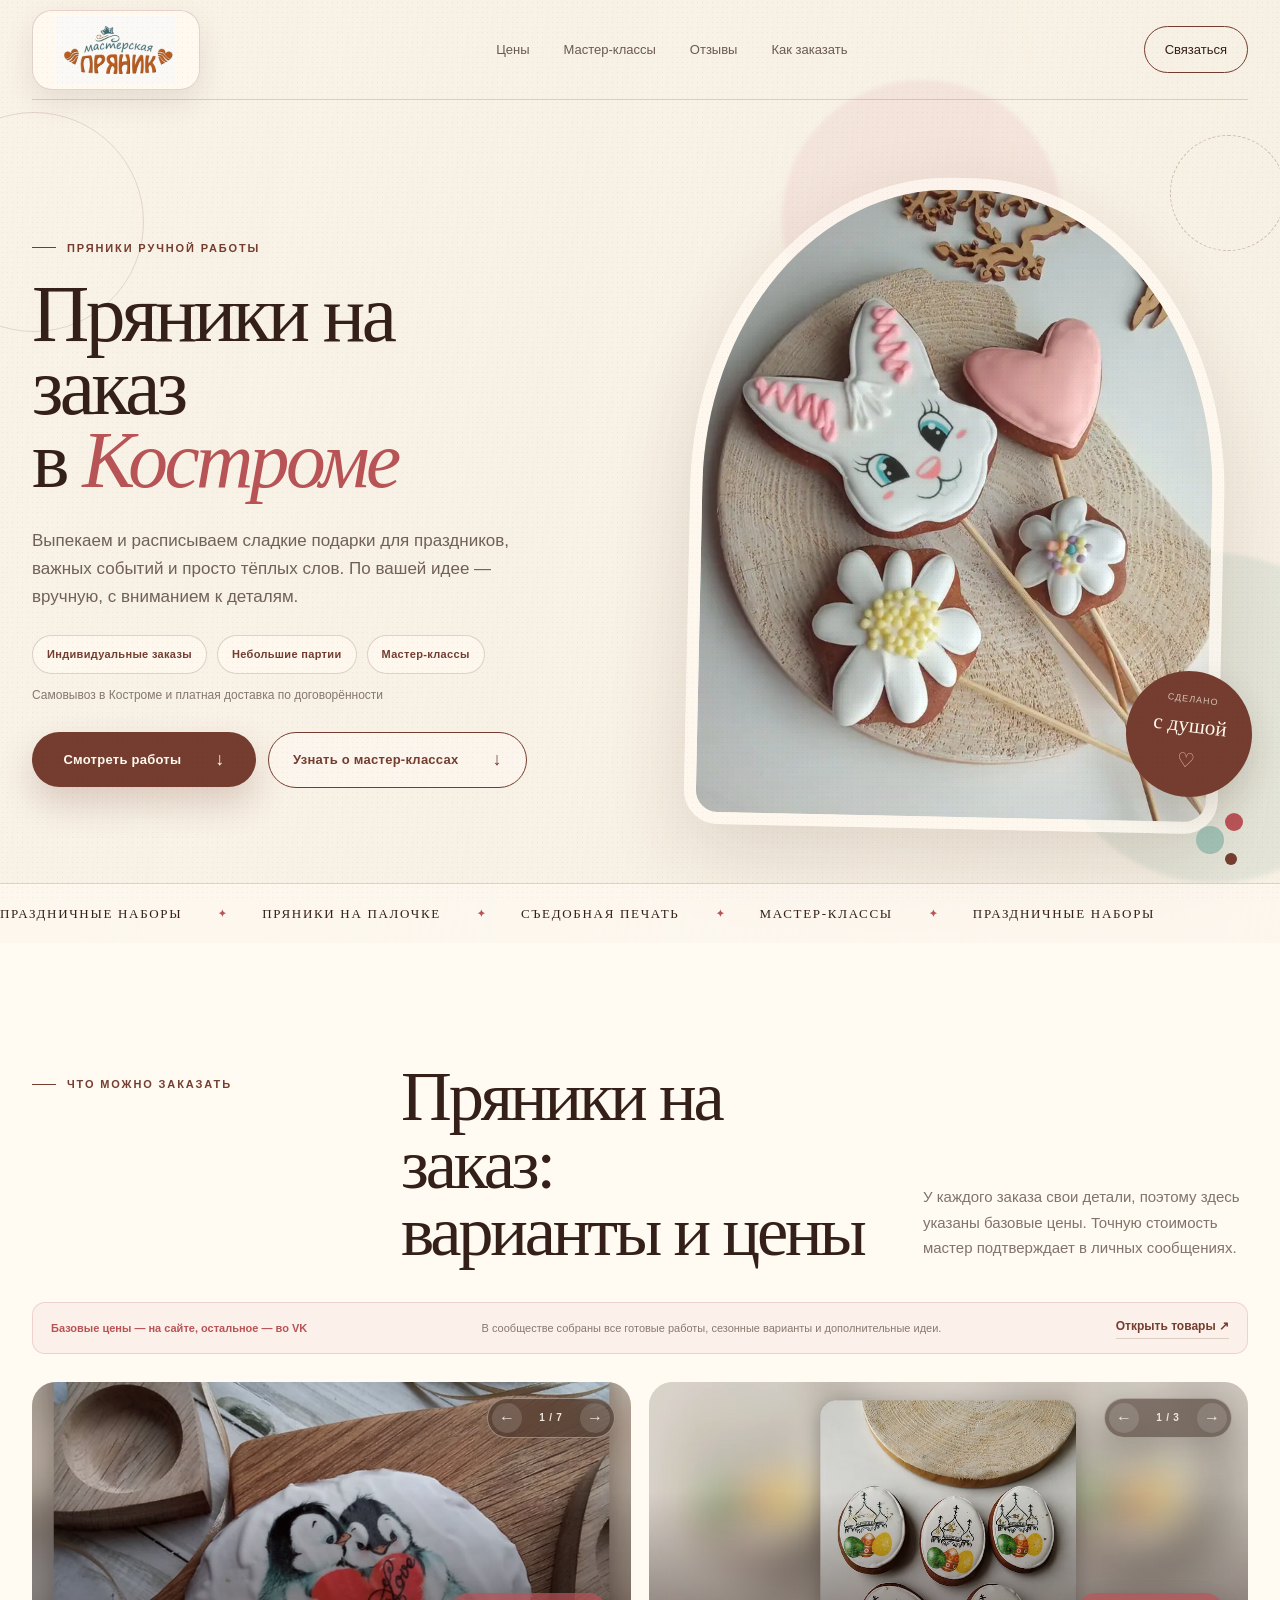
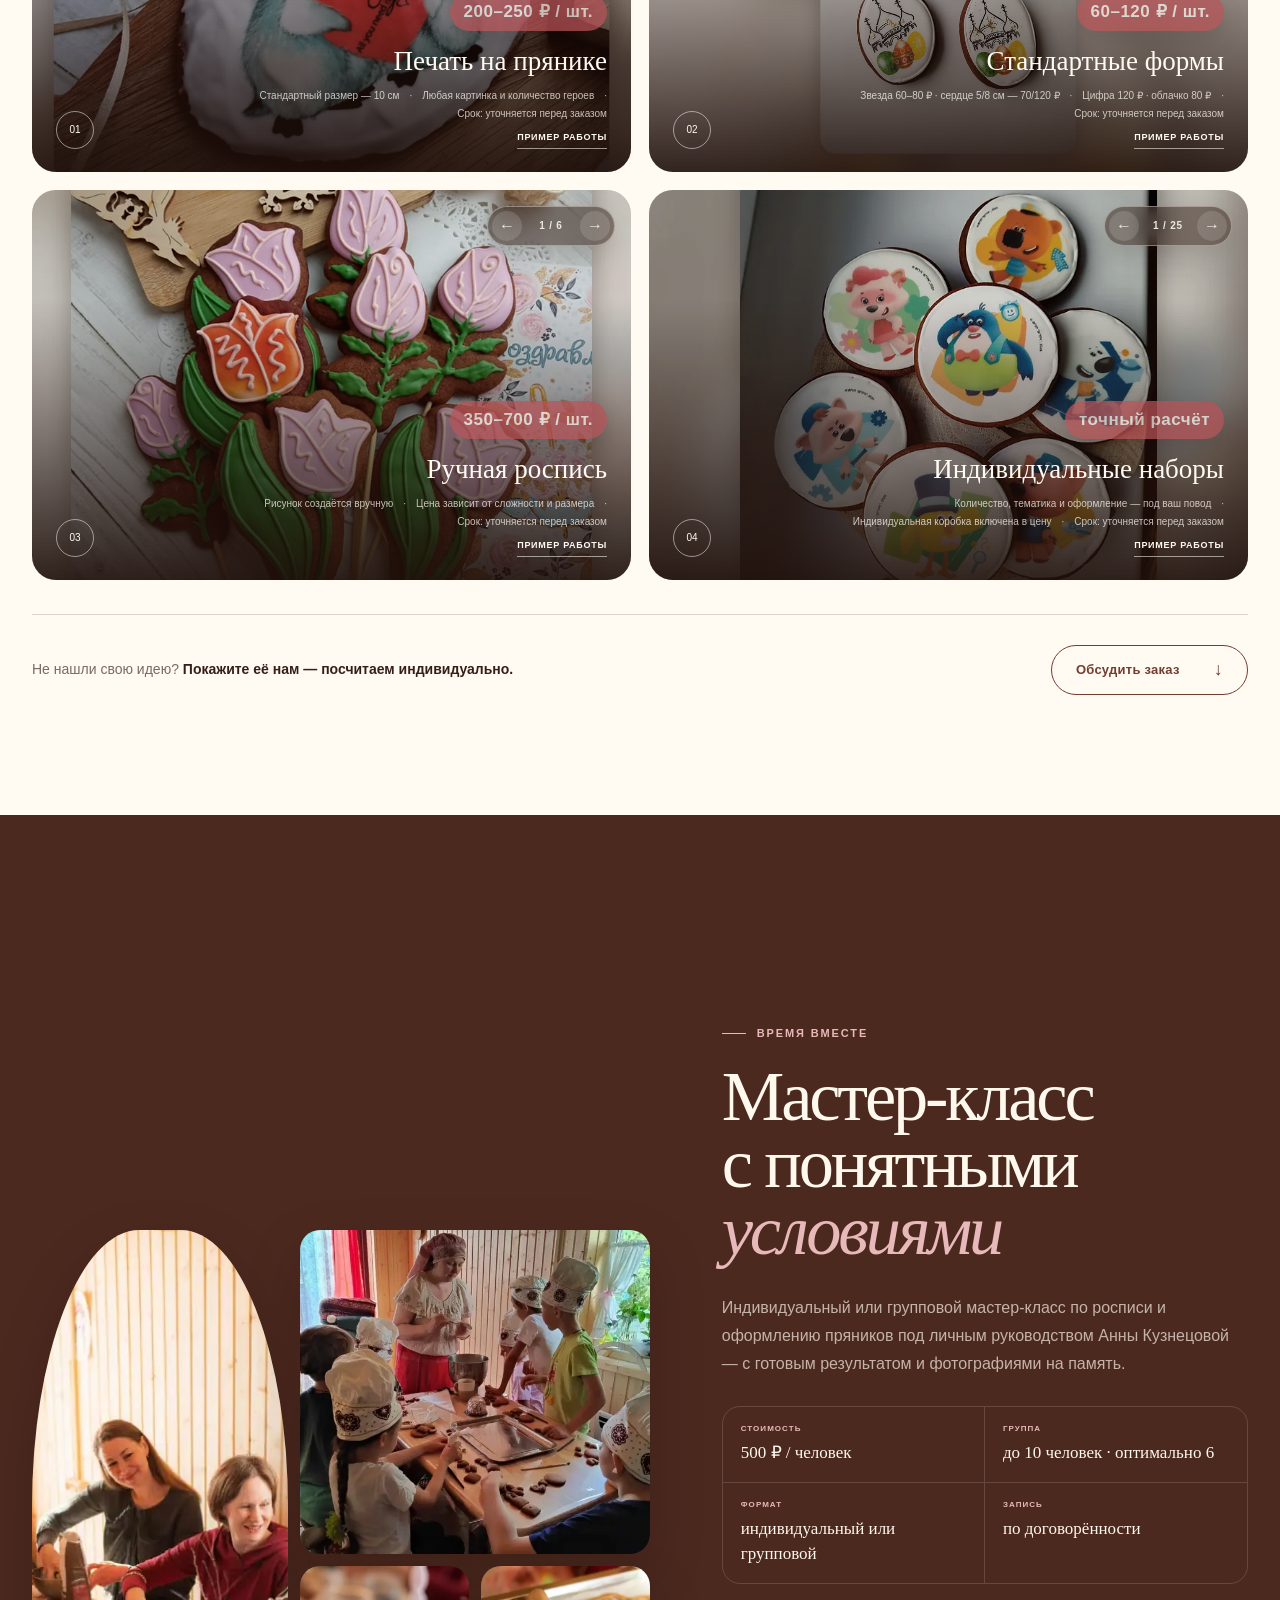
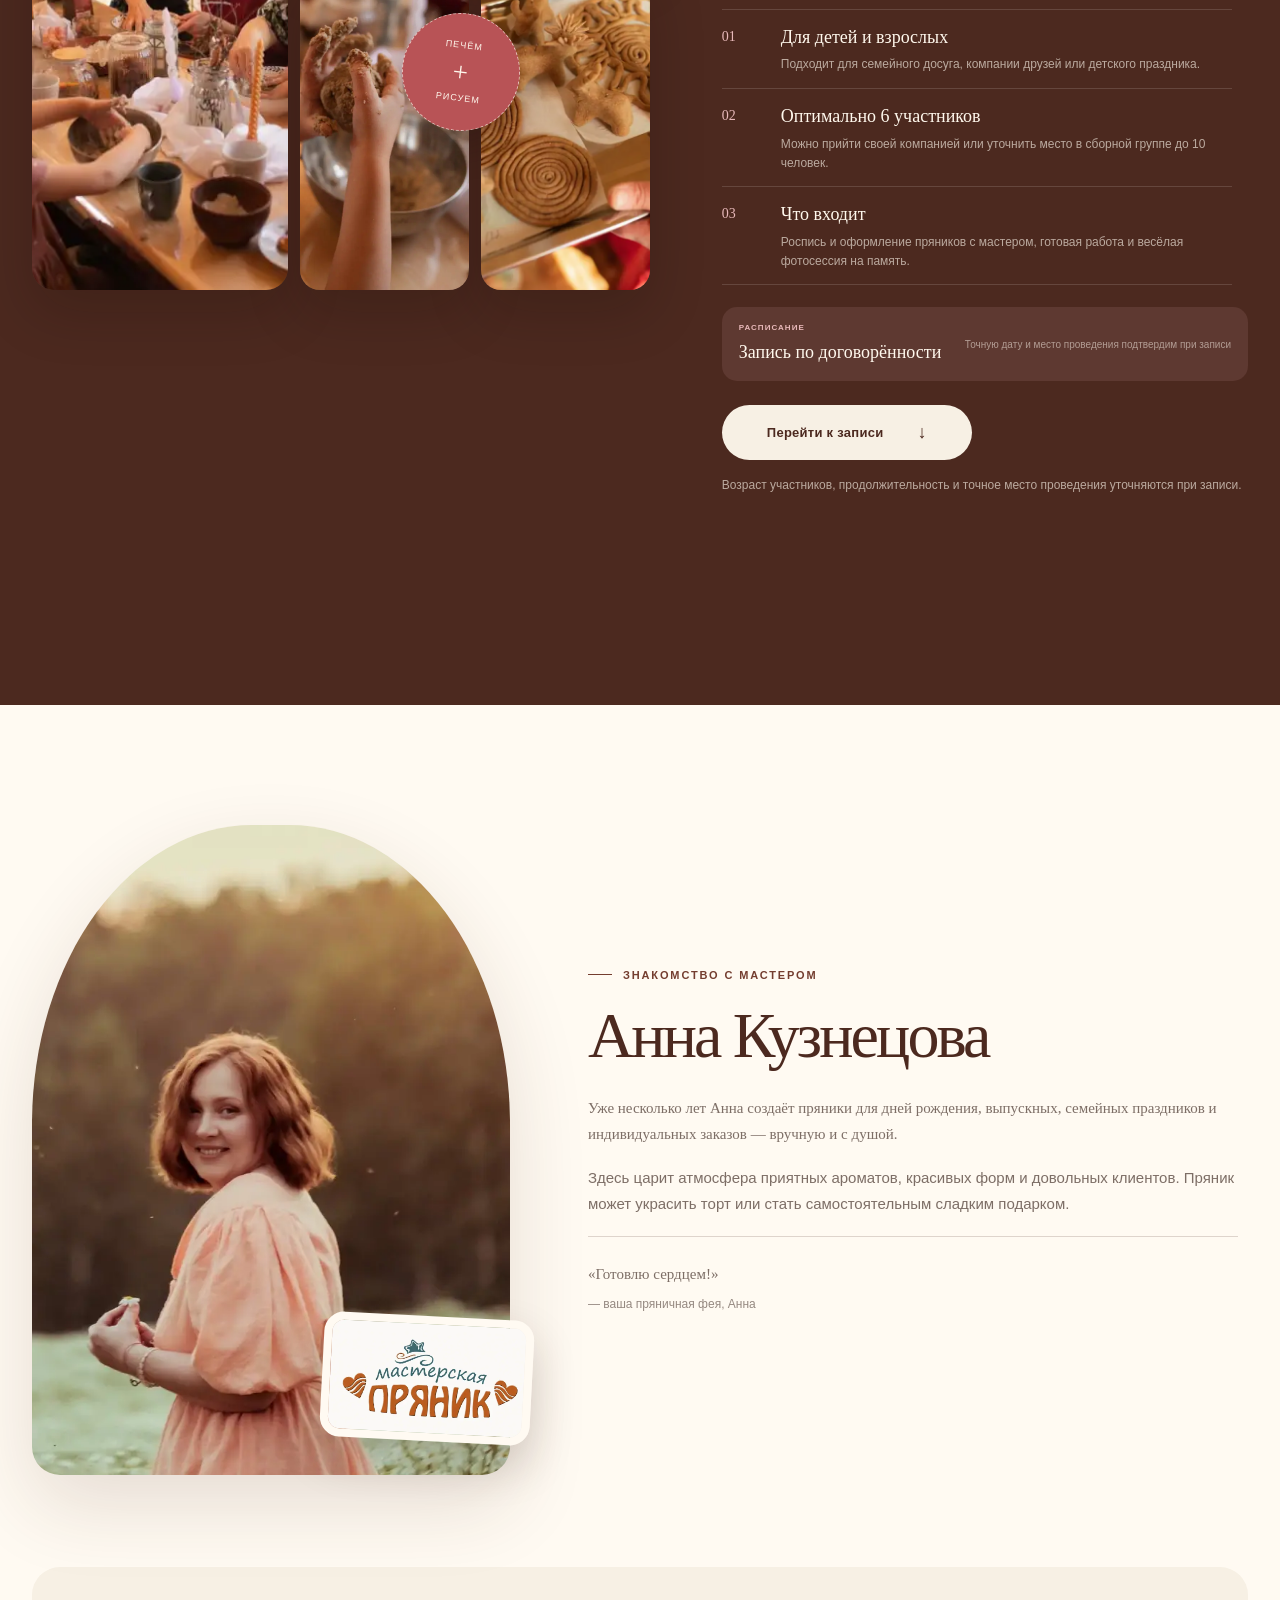
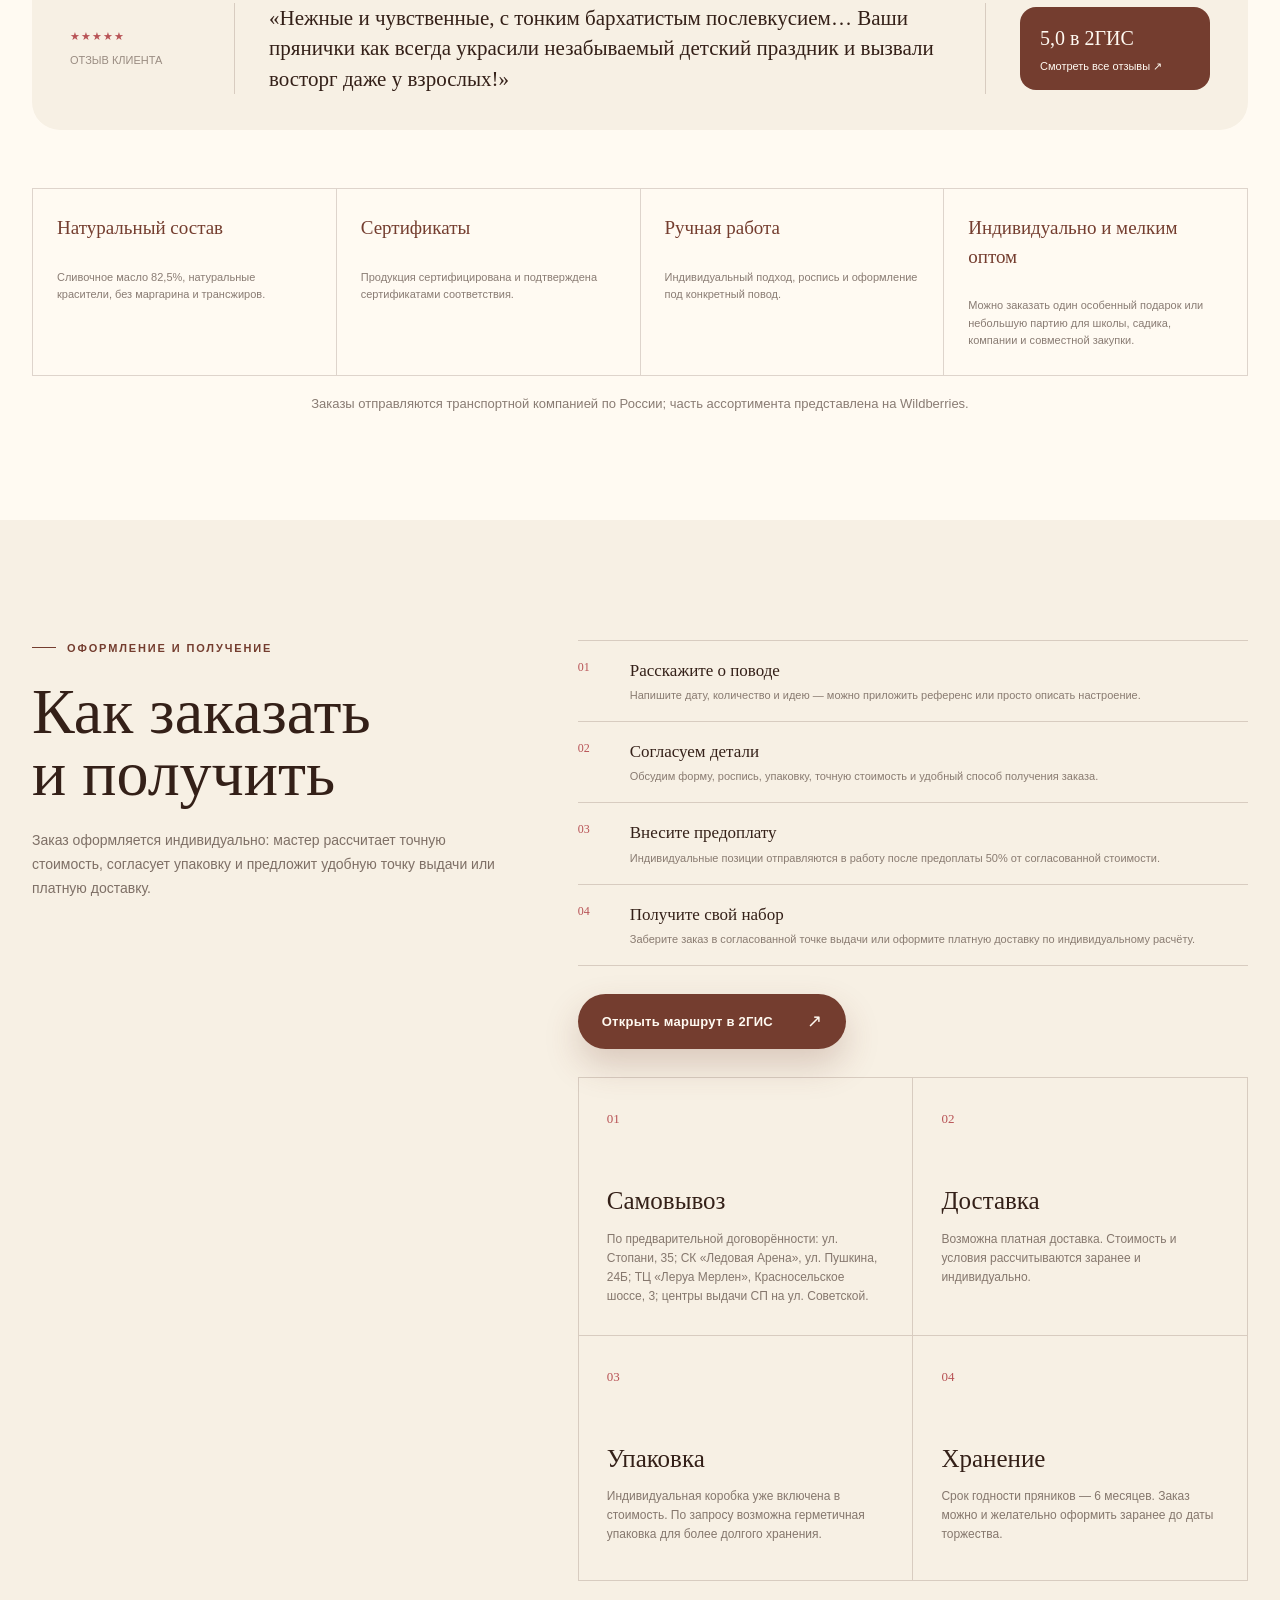
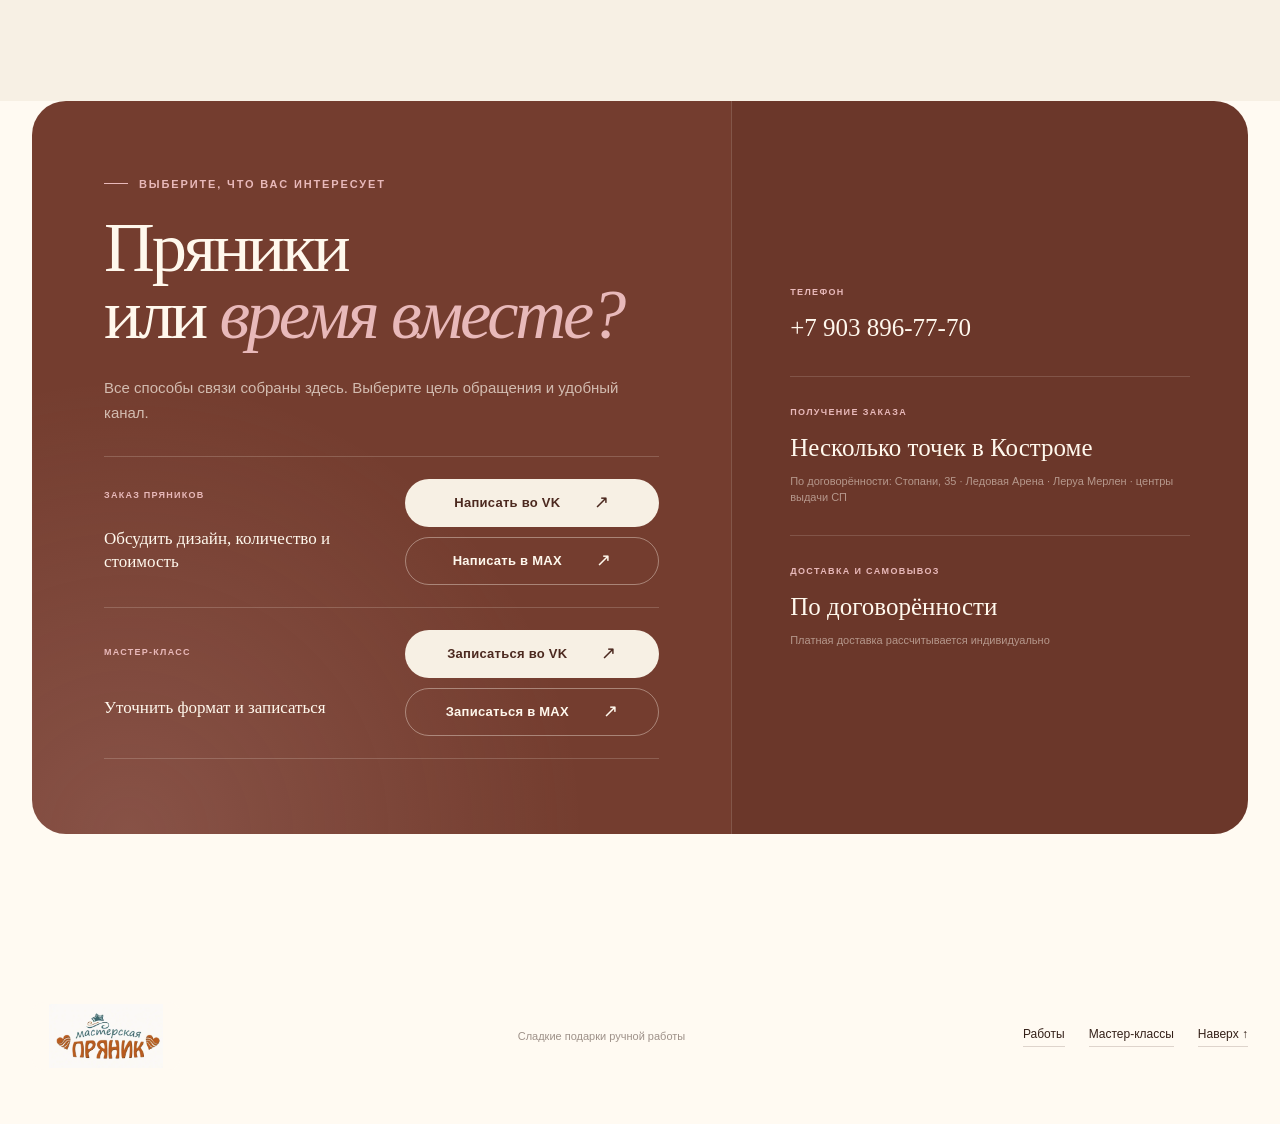
==== commit 5126ded7: "Replace MAX placeholder with live link" ====
--- a/index.html
+++ b/index.html
@@ -1,6 +1,6 @@
 <!DOCTYPE html><html lang="ru"><head><meta charSet="utf-8"/><meta name="viewport" content="width=device-width, initial-scale=1"/><title>Пряники на заказ в Костроме — Пряник 44</title><meta name="description" content="Пряники на заказ в Костроме от мастерской «Пряник 44»: ручная работа, индивидуальный дизайн, подарочные наборы и пряники для праздников."/><meta name="robots" content="index, follow"/><meta property="og:title" content="Пряники на заказ в Костроме — Пряник 44"/><meta property="og:description" content="Пряники на заказ в Костроме от мастерской «Пряник 44»: ручная работа, индивидуальный дизайн, подарочные наборы и пряники для праздников."/><meta property="og:url" content="https://pryanik44.online/"/><meta property="og:site_name" content="Пряник 44"/><meta property="og:type" content="website"/><meta property="og:locale" content="ru_RU"/><meta property="og:image" content="https://pryanik44.online/images/hero-bunny.jpg"/><meta property="og:image:width" content="1440"/><meta property="og:image:height" content="1974"/><meta property="og:image:alt" content="Расписные пряники ручной работы мастерской «Пряник 44»"/><meta name="twitter:card" content="summary_large_image"/><meta name="twitter:title" content="Пряники на заказ в Костроме — Пряник 44"/><meta name="twitter:description" content="Пряники на заказ в Костроме от мастерской «Пряник 44»: ручная работа, индивидуальный дизайн, подарочные наборы и пряники для праздников."/><meta name="twitter:image" content="https://pryanik44.online/images/hero-bunny.jpg"/><link rel="shortcut icon" href="https://pryanik44.online/images/pryanik-brand-crop.webp"/><link rel="icon" href="https://pryanik44.online/images/pryanik-brand-crop.webp" type="image/webp"/><link rel="canonical" href="https://pryanik44.online/"/><style>/*! tailwindcss v4.2.1 | MIT License | https://tailwindcss.com */
 @layer properties{@supports (((-webkit-hyphens:none)) and (not (margin-trim:inline))) or ((-moz-orient:inline) and (not (color:rgb(from red r g b)))){*,:before,:after,::backdrop{--tw-rotate-x:initial;--tw-rotate-y:initial;--tw-rotate-z:initial;--tw-skew-x:initial;--tw-skew-y:initial;--tw-border-style:solid;--tw-ordinal:initial;--tw-slashed-zero:initial;--tw-numeric-figure:initial;--tw-numeric-spacing:initial;--tw-numeric-fraction:initial;--tw-shadow:0 0 #0000;--tw-shadow-color:initial;--tw-shadow-alpha:100%;--tw-inset-shadow:0 0 #0000;--tw-inset-shadow-color:initial;--tw-inset-shadow-alpha:100%;--tw-ring-color:initial;--tw-ring-shadow:0 0 #0000;--tw-inset-ring-color:initial;--tw-inset-ring-shadow:0 0 #0000;--tw-ring-inset:initial;--tw-ring-offset-width:0px;--tw-ring-offset-color:#fff;--tw-ring-offset-shadow:0 0 #0000;--tw-outline-style:solid;--tw-blur:initial;--tw-brightness:initial;--tw-contrast:initial;--tw-grayscale:initial;--tw-hue-rotate:initial;--tw-invert:initial;--tw-opacity:initial;--tw-saturate:initial;--tw-sepia:initial;--tw-drop-shadow:initial;--tw-drop-shadow-color:initial;--tw-drop-shadow-alpha:100%;--tw-drop-shadow-size:initial;--tw-backdrop-blur:initial;--tw-backdrop-brightness:initial;--tw-backdrop-contrast:initial;--tw-backdrop-grayscale:initial;--tw-backdrop-hue-rotate:initial;--tw-backdrop-invert:initial;--tw-backdrop-opacity:initial;--tw-backdrop-saturate:initial;--tw-backdrop-sepia:initial;--tw-ease:initial}}}@layer theme{:root,:host{--font-sans:ui-sans-serif, system-ui, sans-serif, "Apple Color Emoji", "Segoe UI Emoji", "Segoe UI Symbol", "Noto Color Emoji";--font-mono:ui-monospace, SFMono-Regular, Menlo, Monaco, Consolas, "Liberation Mono", "Courier New", monospace;--spacing:.25rem;--ease-in:cubic-bezier(.4, 0, 1, 1);--ease-out:cubic-bezier(0, 0, .2, 1);--ease-in-out:cubic-bezier(.4, 0, .2, 1);--default-transition-duration:.15s;--default-transition-timing-function:cubic-bezier(.4, 0, .2, 1);--default-font-family:var(--font-sans);--default-mono-font-family:var(--font-mono)}}@layer base{*,:after,:before,::backdrop{box-sizing:border-box;border:0 solid;margin:0;padding:0}::file-selector-button{box-sizing:border-box;border:0 solid;margin:0;padding:0}html,:host{-webkit-text-size-adjust:100%;tab-size:4;line-height:1.5;font-family:var(--default-font-family,ui-sans-serif, system-ui, sans-serif, "Apple Color Emoji", "Segoe UI Emoji", "Segoe UI Symbol", "Noto Color Emoji");font-feature-settings:var(--default-font-feature-settings,normal);font-variation-settings:var(--default-font-variation-settings,normal);-webkit-tap-highlight-color:transparent}hr{height:0;color:inherit;border-top-width:1px}abbr:where([title]){-webkit-text-decoration:underline dotted;text-decoration:underline dotted}h1,h2,h3,h4,h5,h6{font-size:inherit;font-weight:inherit}a{color:inherit;-webkit-text-decoration:inherit;-webkit-text-decoration:inherit;-webkit-text-decoration:inherit;-webkit-text-decoration:inherit;text-decoration:inherit}b,strong{font-weight:bolder}code,kbd,samp,pre{font-family:var(--default-mono-font-family,ui-monospace, SFMono-Regular, Menlo, Monaco, Consolas, "Liberation Mono", "Courier New", monospace);font-feature-settings:var(--default-mono-font-feature-settings,normal);font-variation-settings:var(--default-mono-font-variation-settings,normal);font-size:1em}small{font-size:80%}sub,sup{vertical-align:baseline;font-size:75%;line-height:0;position:relative}sub{bottom:-.25em}sup{top:-.5em}table{text-indent:0;border-color:inherit;border-collapse:collapse}:-moz-focusring{outline:auto}progress{vertical-align:baseline}summary{display:list-item}ol,ul,menu{list-style:none}img,svg,video,canvas,audio,iframe,embed,object{vertical-align:middle;display:block}img,video{max-width:100%;height:auto}button,input,select,optgroup,textarea{font:inherit;font-feature-settings:inherit;font-variation-settings:inherit;letter-spacing:inherit;color:inherit;opacity:1;background-color:#0000;border-radius:0}::file-selector-button{font:inherit;font-feature-settings:inherit;font-variation-settings:inherit;letter-spacing:inherit;color:inherit;opacity:1;background-color:#0000;border-radius:0}:where(select:is([multiple],[size])) optgroup{font-weight:bolder}:where(select:is([multiple],[size])) optgroup option{padding-inline-start:20px}::file-selector-button{margin-inline-end:4px}::placeholder{opacity:1}@supports (not ((-webkit-appearance:-apple-pay-button))) or (contain-intrinsic-size:1px){::placeholder{color:currentColor}@supports (color:color-mix(in lab, red, red)){::placeholder{color:color-mix(in oklab, currentcolor 50%, transparent)}}}textarea{resize:vertical}::-webkit-search-decoration{-webkit-appearance:none}::-webkit-date-and-time-value{min-height:1lh;text-align:inherit}::-webkit-datetime-edit{display:inline-flex}::-webkit-datetime-edit-fields-wrapper{padding:0}::-webkit-datetime-edit{padding-block:0}::-webkit-datetime-edit-year-field{padding-block:0}::-webkit-datetime-edit-month-field{padding-block:0}::-webkit-datetime-edit-day-field{padding-block:0}::-webkit-datetime-edit-hour-field{padding-block:0}::-webkit-datetime-edit-minute-field{padding-block:0}::-webkit-datetime-edit-second-field{padding-block:0}::-webkit-datetime-edit-millisecond-field{padding-block:0}::-webkit-datetime-edit-meridiem-field{padding-block:0}::-webkit-calendar-picker-indicator{line-height:1}:-moz-ui-invalid{box-shadow:none}button,input:where([type=button],[type=reset],[type=submit]){appearance:button}::file-selector-button{appearance:button}::-webkit-inner-spin-button{height:auto}::-webkit-outer-spin-button{height:auto}[hidden]:where(:not([hidden=until-found])){display:none!important}}@layer components;@layer utilities{.\@container{container-type:inline-size}.collapse{visibility:collapse}.invisible{visibility:hidden}.visible{visibility:visible}.absolute{position:absolute}.fixed{position:fixed}.relative{position:relative}.static{position:static}.sticky{position:sticky}.start{inset-inline-start:var(--spacing)}.start\!{inset-inline-start:var(--spacing)!important}.end{inset-inline-end:var(--spacing)}.end\!{inset-inline-end:var(--spacing)!important}.isolate{isolation:isolate}.\!container{width:100%!important}@media (width>=40rem){.\!container{max-width:40rem!important}}@media (width>=48rem){.\!container{max-width:48rem!important}}@media (width>=64rem){.\!container{max-width:64rem!important}}@media (width>=80rem){.\!container{max-width:80rem!important}}@media (width>=96rem){.\!container{max-width:96rem!important}}.container{width:100%}@media (width>=40rem){.container{max-width:40rem}}@media (width>=48rem){.container{max-width:48rem}}@media (width>=64rem){.container{max-width:64rem}}@media (width>=80rem){.container{max-width:80rem}}@media (width>=96rem){.container{max-width:96rem}}.m-6{margin:calc(var(--spacing) * 6)}.m-7{margin:calc(var(--spacing) * 7)}.block{display:block}.contents{display:contents}.flex{display:flex}.flow-root{display:flow-root}.grid{display:grid}.hidden{display:none}.inline{display:inline}.inline\!{display:inline!important}.inline-block{display:inline-block}.table{display:table}.table-caption{display:table-caption}.table-cell{display:table-cell}.table-column{display:table-column}.table-column-group{display:table-column-group}.table-footer-group{display:table-footer-group}.table-header-group{display:table-header-group}.table-row{display:table-row}.table-row-group{display:table-row-group}.h-6{height:calc(var(--spacing) * 6)}.h-8{height:calc(var(--spacing) * 8)}.h-min{height:min-content}.w-3{width:calc(var(--spacing) * 3)}.flex-shrink,.shrink{flex-shrink:1}.flex-grow,.grow{flex-grow:1}.border-collapse{border-collapse:collapse}.transform{transform:var(--tw-rotate-x,) var(--tw-rotate-y,) var(--tw-rotate-z,) var(--tw-skew-x,) var(--tw-skew-y,)}.resize{resize:both}.flex-wrap{flex-wrap:wrap}.self-end{align-self:flex-end}.self-start{align-self:flex-start}.truncate{text-overflow:ellipsis;white-space:nowrap;overflow:hidden}.rounded{border-radius:.25rem}.border{border-style:var(--tw-border-style);border-width:1px}.mask-repeat{-webkit-mask-repeat:repeat;mask-repeat:repeat}.p-0{padding:calc(var(--spacing) * 0)}.text-justify{text-align:justify}.font-sans{font-family:var(--font-sans)}.break-all{word-break:break-all}.capitalize{text-transform:capitalize}.lowercase{text-transform:lowercase}.uppercase{text-transform:uppercase}.italic{font-style:italic}.ordinal{--tw-ordinal:ordinal;font-variant-numeric:var(--tw-ordinal,) var(--tw-slashed-zero,) var(--tw-numeric-figure,) var(--tw-numeric-spacing,) var(--tw-numeric-fraction,)}.line-through{text-decoration-line:line-through}.overline{text-decoration-line:overline}.underline{text-decoration-line:underline}.antialiased{-webkit-font-smoothing:antialiased;-moz-osx-font-smoothing:grayscale}.shadow{--tw-shadow:0 1px 3px 0 var(--tw-shadow-color,#0000001a), 0 1px 2px -1px var(--tw-shadow-color,#0000001a);box-shadow:var(--tw-inset-shadow), var(--tw-inset-ring-shadow), var(--tw-ring-offset-shadow), var(--tw-ring-shadow), var(--tw-shadow)}.ring{--tw-ring-shadow:var(--tw-ring-inset,) 0 0 0 calc(1px + var(--tw-ring-offset-width)) var(--tw-ring-color,currentcolor);box-shadow:var(--tw-inset-shadow), var(--tw-inset-ring-shadow), var(--tw-ring-offset-shadow), var(--tw-ring-shadow), var(--tw-shadow)}.outline{outline-style:var(--tw-outline-style);outline-width:1px}.blur{--tw-blur:blur(8px);filter:var(--tw-blur,) var(--tw-brightness,) var(--tw-contrast,) var(--tw-grayscale,) var(--tw-hue-rotate,) var(--tw-invert,) var(--tw-saturate,) var(--tw-sepia,) var(--tw-drop-shadow,)}.drop-shadow{--tw-drop-shadow-size:drop-shadow(0 1px 2px var(--tw-drop-shadow-color,#0000001a)) drop-shadow(0 1px 1px var(--tw-drop-shadow-color,#0000000f));--tw-drop-shadow:drop-shadow(0 1px 2px #0000001a) drop-shadow(0 1px 1px #0000000f);filter:var(--tw-blur,) var(--tw-brightness,) var(--tw-contrast,) var(--tw-grayscale,) var(--tw-hue-rotate,) var(--tw-invert,) var(--tw-saturate,) var(--tw-sepia,) var(--tw-drop-shadow,)}.grayscale{--tw-grayscale:grayscale(100%);filter:var(--tw-blur,) var(--tw-brightness,) var(--tw-contrast,) var(--tw-grayscale,) var(--tw-hue-rotate,) var(--tw-invert,) var(--tw-saturate,) var(--tw-sepia,) var(--tw-drop-shadow,)}.invert{--tw-invert:invert(100%);filter:var(--tw-blur,) var(--tw-brightness,) var(--tw-contrast,) var(--tw-grayscale,) var(--tw-hue-rotate,) var(--tw-invert,) var(--tw-saturate,) var(--tw-sepia,) var(--tw-drop-shadow,)}.sepia{--tw-sepia:sepia(100%);filter:var(--tw-blur,) var(--tw-brightness,) var(--tw-contrast,) var(--tw-grayscale,) var(--tw-hue-rotate,) var(--tw-invert,) var(--tw-saturate,) var(--tw-sepia,) var(--tw-drop-shadow,)}.filter{filter:var(--tw-blur,) var(--tw-brightness,) var(--tw-contrast,) var(--tw-grayscale,) var(--tw-hue-rotate,) var(--tw-invert,) var(--tw-saturate,) var(--tw-sepia,) var(--tw-drop-shadow,)}.backdrop-filter{-webkit-backdrop-filter:var(--tw-backdrop-blur,) var(--tw-backdrop-brightness,) var(--tw-backdrop-contrast,) var(--tw-backdrop-grayscale,) var(--tw-backdrop-hue-rotate,) var(--tw-backdrop-invert,) var(--tw-backdrop-opacity,) var(--tw-backdrop-saturate,) var(--tw-backdrop-sepia,);backdrop-filter:var(--tw-backdrop-blur,) var(--tw-backdrop-brightness,) var(--tw-backdrop-contrast,) var(--tw-backdrop-grayscale,) var(--tw-backdrop-hue-rotate,) var(--tw-backdrop-invert,) var(--tw-backdrop-opacity,) var(--tw-backdrop-saturate,) var(--tw-backdrop-sepia,)}.transition{transition-property:color,background-color,border-color,outline-color,text-decoration-color,fill,stroke,--tw-gradient-from,--tw-gradient-via,--tw-gradient-to,opacity,box-shadow,transform,translate,scale,rotate,filter,-webkit-backdrop-filter,backdrop-filter,display,content-visibility,overlay,pointer-events;transition-timing-function:var(--tw-ease,var(--default-transition-timing-function));transition-duration:var(--tw-duration,var(--default-transition-duration))}.ease-in{--tw-ease:var(--ease-in);transition-timing-function:var(--ease-in)}.ease-in-out{--tw-ease:var(--ease-in-out);transition-timing-function:var(--ease-in-out)}.ease-out{--tw-ease:var(--ease-out);transition-timing-function:var(--ease-out)}.\[chunkhash\:\<digest\>\]{chunkhash:<digest>}.\[contenthash\:\<digest\>\]{contenthash:<digest>}.\[fullhash\:\<digest\>\]{fullhash:<digest>}.\[hash\:\<digest\>\]{hash:<digest>}}:root{--cream:#f7f0e4;--cream-deep:#eadcc7;--paper:#fffaf2;--ink:#342018;--brown:#743d2f;--brown-dark:#4c291f;--berry:#b85356;--pink:#e8b9ba;--mint:#9fbdb0;--line:#48291e2e;--shadow:0 30px 80px #4d2b1f24}*{box-sizing:border-box}html{scroll-behavior:smooth}body{background:var(--paper);color:var(--ink);text-rendering:optimizelegibility;margin:0;font-family:Arial,Helvetica,sans-serif}body:before{z-index:20;pointer-events:none;content:"";opacity:.17;mix-blend-mode:multiply;background-image:radial-gradient(#3b1f1559 .55px,#0000 .55px);background-size:5px 5px;position:fixed;inset:0}a{color:inherit;text-decoration:none}img{width:100%;display:block}button,a{-webkit-tap-highlight-color:transparent}.shell{width:min(1240px,100% - 64px);margin-inline:auto}.section{padding-block:120px}.hero{background:linear-gradient(100deg, #fffaf233, #f7f0e4b8), var(--cream);min-height:920px;position:relative;overflow:hidden}.hero:before{content:"";border:1px solid #743d2f29;border-radius:50%;width:220px;height:220px;position:absolute;top:112px;left:-76px}.heroGlow{filter:blur(2px);opacity:.55;border-radius:999px;position:absolute}.heroGlowOne{background:#e8b9ba6b;width:280px;height:280px;top:80px;right:17%}.heroGlowTwo{background:#9fbdb061;width:330px;height:330px;bottom:60px;right:-100px}.siteHeader{z-index:5;border-bottom:1px solid var(--line);justify-content:space-between;align-items:center;min-height:100px;display:flex;position:relative}.brand{align-items:center;gap:12px;display:inline-flex}.brandLogo{object-fit:contain;width:148px;height:78px}.brandHeader{background:#fffaf2e0;border:1px solid #743d2f33;border-radius:20px;padding:5px 14px;box-shadow:0 12px 30px #4d2b1f1a}.brandHeader .brandLogo{width:138px;height:68px}.brandFooter .brandLogo{background:var(--paper);border-radius:12px;height:68px;padding:2px 6px}.brandMark{width:44px;height:44px;color:var(--brown);background:#ffffff59;border:1px solid #743d2f4d;border-radius:50% 50% 44% 44%;place-items:center;font-family:Georgia,Times New Roman,serif;font-size:23px;display:grid}.brand>span:last-child{flex-direction:column;display:flex}.brand strong{letter-spacing:.14em;font-family:Georgia,Times New Roman,serif;font-size:19px}.brand small{color:#34201894;letter-spacing:.08em;text-transform:uppercase;margin-top:2px;font-size:10px}.desktopNav{color:#342018b8;gap:34px;font-size:13px;display:flex}.desktopNav a{padding-block:12px;position:relative}.desktopNav a:after{content:"";background:var(--brown);height:1px;transition:transform .18s;position:absolute;bottom:5px;left:0;right:0;transform:scaleX(0)}.desktopNav a:hover:after{transform:scaleX(1)}.headerCta{border:1px solid var(--brown);border-radius:999px;padding:13px 20px;font-size:13px;transition:background .18s,color .18s}.headerCta:hover{background:var(--brown);color:var(--paper)}.heroGrid{z-index:2;grid-template-columns:.88fr 1.12fr;align-items:center;gap:56px;min-height:720px;padding-block:58px 90px;display:grid;position:relative}.heroCopy{padding-top:16px}.eyebrow{color:var(--brown);letter-spacing:.17em;text-transform:uppercase;align-items:center;gap:11px;margin:0 0 22px;font-size:11px;font-weight:700;display:flex}.eyebrow>span{background:currentColor;width:24px;height:1px;display:inline-block}.hero h1,.sectionHeading h2,.masterclass h2,.contact h2{letter-spacing:-.045em;margin:0;font-family:Georgia,Times New Roman,serif;font-weight:400}.hero h1{max-width:630px;font-size:clamp(62px,6.2vw,92px);line-height:.92}.hero h1 em,.masterclass h2 em,.contact h2 em{color:var(--berry);font-weight:400}.heroLead{color:#342018b0;max-width:570px;margin:30px 0 0;font-size:17px;line-height:1.65}.heroActions,.contactActions{align-items:center;gap:27px;margin-top:34px;display:flex}.button{letter-spacing:.02em;border-radius:999px;justify-content:center;align-items:center;gap:34px;min-height:55px;padding:0 24px;font-size:13px;font-weight:700;transition:transform .18s,background .18s,color .18s;display:inline-flex}.button:hover{transform:translateY(-2px)}.button span{font-size:18px;font-weight:400}.buttonPrimary{background:var(--brown);color:#fff9f0;min-width:224px;box-shadow:0 16px 35px #743d2f38}.buttonPrimary:hover{background:var(--brown-dark)}.textLink{border-bottom:1px solid #34201880;padding:12px 0;font-size:13px}.textLink span{margin-left:8px}.heroNotes{color:#342018a3;gap:28px;margin:39px 0 0;padding:0;font-size:12px;list-style:none;display:flex}.heroNotes li{align-items:center;gap:8px;display:flex}.noteIcon{color:var(--berry)}.heroVisual{justify-self:end;width:min(100%,610px);padding:20px 24px 24px 52px;position:relative}.heroVisual:before,.heroVisual:after{content:"";border-radius:50%;position:absolute}.heroVisual:before{border:1px dashed #743d2f4d;width:116px;height:116px;top:-23px;right:-38px}.heroVisual:after{background:var(--berry);width:18px;height:18px;box-shadow:-24px 18px 0 5px var(--mint), -3px 37px 0 -3px var(--brown);bottom:22px;right:5px}.heroPhotoFrame{aspect-ratio:.82;box-shadow:var(--shadow);border:12px solid #fffaf2bf;border-radius:48% 48% 34px 34px;position:relative;overflow:hidden;transform:rotate(1.2deg)}.heroPhotoFrame:after{content:"";position:absolute;inset:0;box-shadow:inset 0 0 80px #522c1f12}.heroPhoto{object-fit:cover;object-position:50% 48%;height:100%}.photoBadge{z-index:2;text-align:center;border-radius:50%;flex-direction:column;justify-content:center;align-items:center;display:flex;position:absolute;box-shadow:0 14px 35px #381e1429}.photoBadgeTop{width:108px;height:108px;color:var(--brown);background:#fffaf2;top:85px;left:0;transform:rotate(-8deg)}.photoBadgeTop>span:first-child{font-family:Georgia,Times New Roman,serif;font-size:28px}.photoBadgeTop .stars{color:var(--berry);letter-spacing:.08em;margin-top:2px;font-size:9px}.photoBadgeTop small{color:#3420188c;text-transform:uppercase;margin-top:4px;font-size:9px}.photoBadgeBottom{background:var(--brown);color:#fff8ed;width:126px;height:126px;bottom:56px;right:-4px;transform:rotate(7deg)}.photoBadgeBottom small{opacity:.7;letter-spacing:.12em;text-transform:uppercase;font-size:9px}.photoBadgeBottom strong{margin-top:3px;font-family:Georgia,Times New Roman,serif;font-size:21px;font-weight:400}.photoBadgeBottom i{color:var(--pink);margin-top:4px;font-family:Georgia,Times New Roman,serif;font-size:20px;font-style:normal}.heroTicker{z-index:3;border-top:1px solid var(--line);background:#fffaf2b3;position:absolute;bottom:0;left:0;right:0;overflow:hidden}.heroTicker>div{align-items:center;gap:36px;width:max-content;padding-block:20px;animation:28s linear infinite ticker;display:flex}.heroTicker span{letter-spacing:.13em;font-family:Georgia,Times New Roman,serif;font-size:13px}.heroTicker b{color:var(--berry);font-size:10px}@keyframes ticker{to{transform:translate(-42%)}}.sectionHeading{grid-template-columns:.85fr 1.25fr .85fr;align-items:end;gap:44px;margin-bottom:54px;display:grid}.sectionHeading .eyebrow{align-self:start;margin-top:13px}.sectionHeading h2{font-size:clamp(48px,5.5vw,76px);line-height:.96}.sectionHeading>p:last-child{color:#3420189e;margin:0 0 5px;font-size:15px;line-height:1.7}.workGrid{grid-template-rows:370px 310px;grid-template-columns:1.04fr .96fr;gap:18px;display:grid}.workCard{background:var(--cream-deep);border-radius:24px;position:relative;overflow:hidden}.workCardTall{grid-row:1/3}.workCardWide{grid-column:2}.workCardSmall{grid-column:auto}.workGrid .workCardSmall:nth-of-type(3),.workGrid .workCardSmall:nth-of-type(4){display:none}.workCard img{object-fit:cover;height:100%;transition:transform .7s cubic-bezier(.2,.7,0,1)}.workCardTall img{object-position:50% 48%}.workCardWide img{object-position:50% 47%}.workCard:hover img{transform:scale(1.035)}.workCard:after{content:"";background:linear-gradient(#27140e0a 42%,#27140ebf);position:absolute;inset:0}.workOverlay{z-index:1;color:#fffaf2;justify-content:space-between;align-items:flex-end;gap:24px;display:flex;position:absolute;bottom:23px;left:24px;right:24px}.workOverlay>span{border:1px solid #ffffff80;border-radius:50%;flex:none;place-items:center;width:38px;height:38px;font-size:10px;display:grid}.workOverlay>div{text-align:right;max-width:360px;margin-left:auto}.workOverlay h3{margin:0;font-family:Georgia,Times New Roman,serif;font-size:27px;font-weight:400}.workOverlay p{opacity:.72;margin:6px 0 0;font-size:11px;line-height:1.45}.worksCta{border-top:1px solid var(--line);justify-content:space-between;align-items:center;margin-top:34px;padding-top:30px;display:flex}.worksCta p{color:#342018a8;margin:0;font-size:14px}.worksCta strong{color:var(--ink)}.buttonOutline{border:1px solid var(--brown);min-height:50px;color:var(--brown)}.buttonOutline:hover{background:var(--brown);color:#fffaf2}.masterclass{background:var(--brown-dark);color:#fff8ed;overflow:hidden}.masterclassInner{grid-template-columns:1.08fr .92fr;align-items:center;gap:90px;min-height:690px;display:grid}.masterclassVisual{min-height:585px;position:relative}.masterclassImageMain,.masterclassImageDetail{position:absolute;overflow:hidden;box-shadow:0 30px 70px #1409053d}.masterclassImageMain{aspect-ratio:.86;border-radius:50% 50% 26px 26px;width:72%;top:0;left:0}.masterclassImageMain img,.masterclassImageDetail img{object-fit:cover;height:100%}.masterclassImageMain img{object-position:43% 50%}.masterclassImageDetail{aspect-ratio:1.08;border:7px solid var(--cream);border-radius:20px;width:48%;bottom:3%;right:0;transform:rotate(3deg)}.roundStamp{z-index:2;background:var(--berry);letter-spacing:.12em;border:1px dashed #fff8eda6;border-radius:50%;place-items:center;width:118px;height:118px;padding:25px 0;font-size:9px;display:grid;position:absolute;top:18%;right:3%;transform:rotate(7deg);box-shadow:0 15px 36px #1d0e093d}.roundStamp b{font-family:Georgia,Times New Roman,serif;font-size:27px;font-weight:400;position:absolute}.roundStamp span:first-child{align-self:start}.roundStamp span:last-child{align-self:end}.eyebrowLight{color:var(--pink)}.masterclass h2,.contact h2{font-size:clamp(52px,5.5vw,77px);line-height:.95}.masterclass h2 em{color:var(--pink)}.masterclassLead{color:#fff8edab;max-width:510px;margin:30px 0 0;font-size:16px;line-height:1.75}.masterclassList{max-width:510px;margin:36px 0 0;padding:0;list-style:none}.masterclassList li{border-top:1px solid #fff8ed24;grid-template-columns:43px 1fr;gap:16px;padding-block:19px;display:grid}.masterclassList li:last-child{border-bottom:1px solid #fff8ed24}.masterclassList>li>span{color:var(--pink);padding-top:2px;font-family:Georgia,Times New Roman,serif;font-size:14px}.masterclassList p{color:#fff8ed9e;margin:0;font-size:12px;line-height:1.55}.masterclassList strong{color:#fff8ed;margin-bottom:4px;font-family:Georgia,Times New Roman,serif;font-size:18px;font-weight:400;display:block}.buttonCream{background:var(--cream);min-width:250px;color:var(--brown-dark);margin-top:35px}.buttonCream:hover{background:#fffaf2}.orderHeading{justify-content:space-between;align-items:flex-end;display:flex}.orderHeading h2{font-size:clamp(50px,5.7vw,78px)}.orderSteps{border-top:1px solid var(--line);grid-template-columns:repeat(3,1fr);display:grid}.orderStep{border-right:1px solid var(--line);min-height:290px;padding:36px 34px 20px 0;position:relative}.orderStep:not(:first-child){padding-left:34px}.orderStep:last-child{border-right:0}.stepNumber{color:var(--berry);font-family:Georgia,Times New Roman,serif;font-size:14px}.stepLine{background:linear-gradient(90deg, var(--berry) 0 34px, var(--line) 34px);width:100%;height:1px;margin:64px 0 25px}.orderStep h3{margin:0;font-family:Georgia,Times New Roman,serif;font-size:26px;font-weight:400}.orderStep p{color:#34201894;max-width:330px;margin:12px 0 0;font-size:13px;line-height:1.65}.contact{padding-top:0}.contactCard{background:radial-gradient(circle at 8% 100%, #e8b9ba2b, transparent 34%), var(--brown);color:#fff8ed;border-radius:34px;grid-template-columns:1.15fr .85fr;min-height:560px;display:grid;overflow:hidden}.contactIntro{padding:75px 72px}.contact h2 em{color:var(--pink)}.contactIntro>p:not(.eyebrow){color:#fff8edad;max-width:600px;margin:27px 0 0;font-size:15px;line-height:1.7}.contactActions{margin-top:0}.contactVk{color:#fff8edd1;border-bottom:1px solid #fff8ed73;margin-top:35px;padding-bottom:5px;font-size:12px}.contactDetails{background:#351b1324;border-left:1px solid #fff8ed29;flex-direction:column;justify-content:center;padding:52px 58px;display:flex}.contactDetails>div{border-bottom:1px solid #fff8ed26;flex-direction:column;padding-block:29px;display:flex}.contactDetails>div:last-child{border-bottom:0}.contactDetails span{color:var(--pink);letter-spacing:.15em;text-transform:uppercase;margin-bottom:10px;font-size:9px;font-weight:700}.contactDetails a,.contactDetails p{margin:0;font-family:Georgia,Times New Roman,serif;font-size:25px}.contactDetails a:hover{color:var(--pink)}.contactDetails small{color:#fff8ed80;margin-top:6px;font-size:11px}.footer{background:var(--paper);padding:48px 0 54px}.footerInner{justify-content:space-between;align-items:center;display:flex}.footerInner>p{color:#3420187a;font-size:11px}.footerInner>div{gap:24px;font-size:12px;display:flex}.footerInner>div a{border-bottom:1px solid var(--line);padding-bottom:3px}.mobileOrderBar{display:none}@media (width>=1120px){.workGrid{grid-template-rows:370px 310px;grid-template-columns:1fr .64fr .64fr}.workCardTall{grid-row:1/3}.workCardWide{grid-column:2/4}.workGrid .workCardSmall:nth-of-type(3),.workGrid .workCardSmall:nth-of-type(4){display:block}}@media (width<=960px){.shell{width:min(100% - 44px,820px)}.desktopNav{display:none}.hero{min-height:auto}.heroGrid{grid-template-columns:1fr;gap:52px;padding-block:78px 130px}.heroCopy{max-width:690px}.heroVisual{justify-self:center;width:min(100%,650px)}.sectionHeading{grid-template-columns:1fr 1.7fr}.sectionHeading>p:last-child{grid-column:2}.masterclassInner{grid-template-columns:1fr;gap:60px}.masterclassVisual{width:min(100%,650px);margin-inline:auto}.masterclassCopy{max-width:650px}.contactCard{grid-template-columns:1fr}.contactDetails{border-top:1px solid #fff8ed29;border-left:0}}@media (width<=680px){body{padding-bottom:78px}.shell{width:calc(100% - 32px)}.section{padding-block:80px}.siteHeader{min-height:78px}.brandLogo{width:122px;height:64px}.brandHeader{border-radius:16px;padding:4px 9px}.brandHeader .brandLogo{width:112px;height:54px}.brandMark{width:39px;height:39px;font-size:20px}.brand strong{font-size:16px}.brand small{font-size:8px}.headerCta{padding:10px 14px;font-size:11px}.heroGrid{gap:42px;padding-block:57px 110px}.hero h1{font-size:clamp(49px,14vw,68px);line-height:.94}.heroLead{margin-top:23px;font-size:15px;line-height:1.62}.heroActions{flex-direction:column;align-items:stretch;gap:10px;margin-top:27px}.button{width:100%}.textLink{border-bottom:0;align-self:center}.heroNotes{flex-direction:column;gap:10px;margin-top:24px}.heroVisual{padding:12px 22px 18px 26px}.heroPhotoFrame{border-width:8px}.photoBadgeTop{width:83px;height:83px;top:55px}.photoBadgeTop>span:first-child{font-size:22px}.photoBadgeBottom{width:96px;height:96px;bottom:30px;right:0}.photoBadgeBottom strong{font-size:17px}.heroTicker>div{gap:26px;padding-block:17px}.heroTicker span{font-size:11px}.sectionHeading{margin-bottom:34px;display:block}.sectionHeading .eyebrow{margin:0 0 20px}.sectionHeading h2,.orderHeading h2{font-size:47px}.sectionHeading>p:last-child{margin-top:22px;font-size:14px}.workGrid{flex-direction:column;display:flex}.workGrid .workCardSmall:nth-of-type(3),.workGrid .workCardSmall:nth-of-type(4){display:block}.workCard,.workCardTall,.workCardWide,.workCardSmall{min-height:390px}.workCardWide,.workCardSmall{min-height:300px}.workOverlay{bottom:18px;left:18px;right:18px}.workOverlay h3{font-size:23px}.worksCta{flex-direction:column;align-items:stretch;gap:22px}.worksCta p{text-align:center}.masterclassInner{gap:46px}.masterclassVisual{min-height:470px}.masterclassImageMain{width:78%}.masterclassImageDetail{width:52%}.roundStamp{width:96px;height:96px;padding:21px 0;top:13%}.roundStamp b{font-size:22px}.masterclass h2,.contact h2{font-size:48px}.masterclassLead{font-size:14px}.buttonCream{min-width:0}.orderHeading,.orderSteps{display:block}.orderStep,.orderStep:not(:first-child){border-right:0;border-bottom:1px solid var(--line);min-height:0;padding:28px 0 34px}.stepLine{margin:28px 0 21px}.contact{padding-top:0}.contactCard{border-radius:0;width:100%}.contactIntro{padding:63px 24px}.contactActions{flex-direction:column;align-items:stretch;gap:8px}.contactChannelGroup{grid-template-columns:1fr}.contactChannelGroup .contactActions{grid-area:auto;margin-top:14px}.contactVk{align-self:center;margin-top:12px}.contactDetails{padding:27px 24px 48px}.contactDetails a,.contactDetails p{font-size:22px}.footer{padding-bottom:40px}.footerInner{flex-direction:column;align-items:flex-start;gap:25px}.footerInner>p{display:none}.mobileOrderBar{z-index:19;color:#fff8ed;-webkit-backdrop-filter:blur(15px);backdrop-filter:blur(15px);background:#4c291ff2;border:1px solid #ffffff2e;border-radius:20px;justify-content:space-between;align-items:center;gap:18px;min-height:64px;padding:9px 9px 9px 18px;display:flex;position:fixed;bottom:10px;left:12px;right:12px;box-shadow:0 15px 38px #29150e52}.mobileOrderBar>div{flex-direction:column;display:flex}.mobileOrderBar small{color:#fff8ed94;font-size:9px}.mobileOrderBar strong{margin-top:2px;font-family:Georgia,Times New Roman,serif;font-size:15px;font-weight:400}.mobileOrderBar>a{background:var(--cream);min-height:45px;color:var(--brown-dark);border-radius:14px;align-items:center;gap:12px;padding:0 17px;font-size:12px;font-weight:700;display:flex}.mobileOrderBar>a:only-child{text-align:center;flex-direction:column;justify-content:center;gap:2px;width:100%}}@media (prefers-reduced-motion:reduce){html{scroll-behavior:auto}.heroTicker>div{animation:none}.button,.workCard img{transition:none}}.mobileQuickNav{display:none}.heroFormats{flex-wrap:wrap;gap:10px;max-width:620px;margin:24px 0 0;display:flex}.heroFormats span{border:1px solid var(--line);color:var(--brown);letter-spacing:.03em;background:#fffaf2b8;border-radius:999px;padding:10px 14px;font-size:11px;font-weight:700}.heroDeliveryNote{color:#34201894;margin:12px 0 0;font-size:12px;line-height:1.5}.heroActions{gap:12px;margin-top:28px}.heroMaxActions{flex-wrap:wrap;gap:9px;margin-top:12px;display:flex}.heroMaxActions a{color:#342018ad;border:1px dashed #743d2f57;border-radius:10px;align-items:center;gap:8px;padding:8px 11px;font-size:11px;display:inline-flex}.heroMaxActions small{color:#34201875;font-size:9px}.buttonSecondary{border:1px solid var(--brown);min-height:56px;color:var(--brown);background:#fffaf28f}.buttonSecondary:hover{background:var(--brown);color:#fffaf2}.demoNotice{color:#3420188c;align-items:center;gap:9px;margin:20px 0 0;font-size:10px;line-height:1.45;display:flex}.demoNotice>span{min-height:21px;color:var(--berry);letter-spacing:.13em;border:1px solid #b8535652;border-radius:99px;place-items:center;padding:0 7px;font-size:8px;font-weight:700;display:inline-grid}.photoBadgeTop{color:var(--brown);transition:transform .18s}.photoBadgeTop:hover{transform:rotate(-8deg)scale(1.04)}.photoBadgeTop small{max-width:72px;line-height:1.2}.reviewLinkCard{z-index:4;width:190px;min-height:112px;color:var(--brown);background:#fffaf2;border:1px solid #743d2f2b;border-radius:18px;flex-direction:column;justify-content:center;padding:18px 20px;transition:transform .18s,box-shadow .18s;display:flex;position:absolute;top:76px;left:-24px;transform:rotate(-3deg);box-shadow:0 14px 35px #381e1429}.reviewLinkCard:hover,.reviewLinkCard:focus-visible{transform:rotate(-3deg)translateY(-3px);box-shadow:0 18px 42px #381e143b}.reviewLinkCard>span{align-items:center;gap:8px;display:flex}.reviewLinkCard>span strong{font-family:Georgia,Times New Roman,serif;font-size:23px;font-weight:400}.reviewLinkCard i{color:var(--berry);letter-spacing:.04em;font-size:8px;font-style:normal}.reviewLinkCard b{margin-top:7px;font-size:12px}.reviewLinkCard small{color:#3420188c;margin-top:4px;font-size:9px}.prototypeBanner{color:#34201894;background:#e8b9ba21;border:1px solid #b8535633;border-radius:13px;justify-content:space-between;align-items:center;gap:24px;margin:-18px 0 28px;padding:14px 18px;font-size:11px;display:flex}.prototypeBanner strong{color:var(--berry)}.prototypeBanner a{border-bottom:1px solid var(--line);color:var(--brown);flex:none;padding-bottom:3px;font-size:12px;font-weight:700}.workGrid{grid-template-rows:repeat(2,390px);grid-template-columns:repeat(2,minmax(0,1fr))}.workCardTall,.workCardWide,.workCardSmall,.workGrid .workCardSmall:nth-of-type(3),.workGrid .workCardSmall:nth-of-type(4){grid-area:auto;display:block}.workCard{display:block}.workCard:focus-visible{outline:3px solid var(--berry);outline-offset:4px}.workCard:after{z-index:1;pointer-events:none;background:linear-gradient(#27140e14 28%,#1e0f0ae6)}.workOverlay{align-items:flex-end}.workOverlay>div{max-width:390px}.workOverlay .workPrice{background:var(--berry);color:#fffaf2;letter-spacing:.03em;border-radius:999px;align-items:center;min-height:38px;margin:0 0 10px;padding:0 14px;font-family:Arial,Helvetica,sans-serif;font-size:17px;font-weight:700;display:inline-flex;box-shadow:0 9px 24px #1e0f0a47}.workOverlay ul{opacity:.74;flex-wrap:wrap;justify-content:flex-end;gap:4px 10px;margin:8px 0 0;padding:0;font-size:10px;line-height:1.35;list-style:none;display:flex}.workOverlay li:not(:last-child):after{content:"·";margin-left:10px}.workOverlay small{letter-spacing:.08em;text-transform:uppercase;border-bottom:1px solid #fffaf28c;margin-top:11px;padding-bottom:3px;font-size:9px;font-weight:700;display:inline-block}.productCarousel{z-index:1;cursor:grab;touch-action:pan-y pinch-zoom;-webkit-user-select:none;user-select:none;-webkit-tap-highlight-color:transparent;outline:0;position:absolute;inset:0;overflow:hidden}.productCarouselDragging{cursor:grabbing}.productCarousel:focus-visible{box-shadow:inset 0 0 0 3px #fffaf2e6}.productCarouselSlides,.productSlide{width:100%;height:100%;position:absolute;inset:0}.productCarouselSlides{z-index:0}.productSlide{visibility:hidden;object-fit:cover;object-position:50% 50%;opacity:0;filter:saturate(.94)contrast(1.035)brightness(.97)sepia(.035);transition:opacity .36s,transform .7s cubic-bezier(.2,.7,0,1),filter .24s;transform:scale(1.012)}.productSlideActive{visibility:visible;opacity:1}.workCard:hover .productSlideActive{filter:saturate(.98)contrast(1.04)brightness(.99)sepia(.02);transform:scale(1.045)}.productCarouselControls{z-index:5;color:#fffaf2;-webkit-backdrop-filter:blur(10px);backdrop-filter:blur(10px);cursor:default;pointer-events:auto;background:#34201880;border:1px solid #fffaf26b;border-radius:999px;align-items:center;gap:5px;min-height:38px;padding:4px;display:flex;position:absolute;top:16px;right:16px;box-shadow:0 10px 28px #20100b2e}.productCarouselControls button{width:30px;height:30px;color:inherit;cursor:pointer;font:inherit;background:#fffaf229;border:0;border-radius:50%;place-items:center;padding:0;transition:background .16s,transform .16s;display:grid}.productCarouselControls button:hover,.productCarouselControls button:focus-visible{background:#fffaf24d;outline:0;transform:scale(1.06)}.productCarouselControls span{letter-spacing:.08em;text-align:center;min-width:48px;font-size:10px;font-weight:700}.workOverlay{z-index:2;pointer-events:none}.masterclassInner{gap:72px;min-height:920px;padding-block:90px}.masterclassVisual{min-height:690px}.masterclassGallery{grid-template-rows:repeat(2,minmax(0,1fr));grid-template-columns:1.15fr .76fr .76fr;gap:12px;min-height:660px;display:grid}.galleryPhoto{background:#fff8ed14;border-radius:20px;margin:0;position:relative;overflow:hidden;box-shadow:0 22px 55px #14090533}.galleryPhoto img{object-fit:cover;height:100%;transition:transform .65s cubic-bezier(.2,.7,0,1)}.galleryPhoto:hover img{transform:scale(1.025)}.galleryPhotoMain{border-radius:42% 42% 22px 22px;grid-row:1/3}.galleryPhotoMain img{object-position:46% 50%}.galleryPhotoKids{grid-column:2/4}.galleryPhotoKids img{object-position:50% 46%}.galleryPhotoProcess img{object-position:50% 60%}.galleryPhotoResult img{object-position:50% 50%}.masterclassGallery .roundStamp{top:auto;bottom:24%;right:21%}.photoPlaceholder{color:#fff8ed70;letter-spacing:.07em;text-transform:uppercase;margin:0;font-size:10px;position:absolute;bottom:-42px;left:0}.masterclassFacts{border:1px solid #fff8ed26;border-radius:18px;grid-template-columns:repeat(2,1fr);max-width:540px;margin-top:28px;display:grid}.masterclassFacts>div{padding:16px 18px}.masterclassFacts>div:nth-child(odd){border-right:1px solid #fff8ed26}.masterclassFacts>div:nth-child(-n+2){border-bottom:1px solid #fff8ed26}.masterclassFacts small,.datesBlock small{color:var(--pink);letter-spacing:.13em;text-transform:uppercase;margin-bottom:5px;font-size:8px;font-weight:700;display:block}.masterclassFacts strong{font-family:Georgia,Times New Roman,serif;font-size:17px;font-weight:400}.masterclassList{margin-top:25px}.masterclassList li{padding-block:14px}.datesBlock{background:#e8b9ba1c;border-radius:15px;justify-content:space-between;align-items:center;gap:18px;max-width:540px;margin-top:22px;padding:15px 17px;display:flex}.datesBlock strong{font-family:Georgia,Times New Roman,serif;font-size:18px;font-weight:400}.datesBlock>span{color:#fff8ed85;font-size:10px}.masterclassCopy>.buttonCream{margin-top:24px}.masterclassNote{color:#fff8ed9e;max-width:520px;margin:16px 0 0;font-size:12px;line-height:1.55}.demoNoticeDark{color:#fff8ed6e}.trust{padding-bottom:105px}.masterStory{grid-template-columns:minmax(360px,.84fr) 1.16fr;align-items:center;gap:78px;display:grid}.masterPortrait{min-height:650px;position:relative}.masterPortrait>img:first-child{width:100%;height:650px;box-shadow:var(--shadow);object-fit:cover;object-position:50% 34%;border-radius:46% 46% 28px 28px}.masterPortrait .masterLogo{border:8px solid var(--paper);border-radius:20px;width:210px;position:absolute;bottom:34px;right:-22px;transform:rotate(3deg);box-shadow:0 20px 45px #381e1433}.masterStoryCopy h2{color:var(--brown-dark);letter-spacing:-.045em;margin:0 0 28px;font-family:Georgia,Times New Roman,serif;font-size:clamp(52px,5vw,76px);font-weight:400;line-height:.96}.masterStoryCopy>p:not(.eyebrow){color:#342018a3;max-width:650px;margin:0 0 18px;font-size:15px;line-height:1.75}.masterStoryCopy .masterStoryLead{color:var(--ink);font-family:Georgia,Times New Roman,serif;font-size:22px;line-height:1.5}.masterStoryCopy .masterSignature{border-top:1px solid var(--line);color:var(--brown);margin-top:30px;padding-top:24px;font-family:Georgia,Times New Roman,serif;font-size:24px}.masterSignature span{color:#34201885;margin-top:7px;font-family:Arial,Helvetica,sans-serif;font-size:12px;display:block}.featuredReview{background:var(--cream);border-radius:28px;grid-template-columns:130px 1fr 190px;align-items:center;gap:34px;margin-top:92px;padding:36px 38px;display:grid}.featuredReview>div{flex-direction:column;gap:8px;display:flex}.featuredReview>div small{color:#3420187a;text-transform:uppercase;font-size:11px}.featuredReview blockquote{border-right:1px solid var(--line);border-left:1px solid var(--line);margin:0;padding-inline:34px;font-family:Georgia,Times New Roman,serif;font-size:21px;line-height:1.45}.featuredReview>a{background:var(--brown);color:#fffaf2;border-radius:16px;flex-direction:column;justify-content:center;min-height:82px;padding:16px 20px;transition:transform .18s,background .18s;display:flex}.featuredReview>a:hover,.featuredReview>a:focus-visible{background:var(--brown-dark);transform:translateY(-2px)}.featuredReview>a strong{font-family:Georgia,Times New Roman,serif;font-size:20px;font-weight:400}.featuredReview>a span{margin-top:5px;font-size:11px}.reviewGrid{grid-template-columns:repeat(3,1fr);gap:18px;display:grid}.reviewCard{border:1px solid var(--line);background:#f7f0e47a;border-radius:24px;flex-direction:column;justify-content:space-between;min-height:280px;margin:0;padding:30px;display:flex}.reviewStars{color:var(--berry);letter-spacing:.1em;font-size:11px}.reviewCard>p{margin:27px 0 34px;font-family:Georgia,Times New Roman,serif;font-size:22px;line-height:1.38}.reviewCard footer{border-top:1px solid var(--line);justify-content:space-between;align-items:end;gap:16px;padding-top:18px;display:flex}.reviewCard footer strong{font-size:12px}.reviewCard footer span{color:#3420187a;text-align:right;font-size:9px}.reviewFooter{color:#3420187a;justify-content:space-between;align-items:center;gap:24px;margin-top:21px;font-size:10px;display:flex}.reviewFooter p{margin:0}.reviewFooter strong{color:var(--berry)}.reviewFooter a{border-bottom:1px solid var(--line);color:var(--brown);padding-bottom:3px;font-size:11px;font-weight:700}.qualityStrip{border-top:1px solid var(--line);border-left:1px solid var(--line);grid-template-columns:repeat(4,1fr);margin-top:58px;display:grid}.qualityStrip>div{border-right:1px solid var(--line);border-bottom:1px solid var(--line);min-height:175px;padding:25px 24px}.qualityStrip strong{color:var(--brown);font-family:Georgia,Times New Roman,serif;font-size:19px;font-weight:400}.qualityStrip p{color:#34201894;margin:26px 0 0;font-size:11px;line-height:1.6}.qualityDemo{margin-top:16px}.shippingNote{color:#34201894;text-align:center;margin:18px 0 0;font-size:13px;line-height:1.6}.aboutGrid{grid-template-columns:.88fr 1.12fr;align-items:stretch;gap:70px;margin-top:105px;display:grid}.aboutPhoto{background:var(--cream-deep);border-radius:40% 40% 24px 24px;min-height:610px;position:relative;overflow:hidden}.aboutPhoto img{object-fit:cover;height:100%}.aboutPhoto:after{content:"";background:linear-gradient(#0000 60%,#28140eb8);position:absolute;inset:0}.aboutPhoto span{z-index:1;color:#fffaf2d1;letter-spacing:.06em;text-transform:uppercase;font-size:10px;position:absolute;bottom:23px;left:25px;right:25px}.aboutCopy{padding-block:25px}.aboutCopy h3{margin:25px 0 36px;font-family:Georgia,Times New Roman,serif;font-size:clamp(42px,4.4vw,64px);font-weight:400;line-height:1}.infoList{border-top:1px solid var(--line);grid-template-columns:repeat(2,1fr);gap:0 30px;display:grid}.infoList>div{border-bottom:1px solid var(--line);padding:22px 0}.infoList strong{color:var(--brown);font-family:Georgia,Times New Roman,serif;font-size:18px;font-weight:400}.infoList p{color:#34201894;margin:9px 0 0;font-size:12px;line-height:1.6}.delivery{background:var(--cream)}.deliveryInner{grid-template-columns:.82fr 1.18fr;gap:80px;display:grid}.deliveryIntro h2{margin:25px 0 24px;font-family:Georgia,Times New Roman,serif;font-size:clamp(50px,5vw,72px);font-weight:400;line-height:.97}.deliveryIntro>p:not(.eyebrow){color:#3420189e;max-width:470px;margin:0;font-size:14px;line-height:1.7}.deliveryIntro .button{margin-top:32px}.deliveryGrid{border-top:1px solid var(--line);border-left:1px solid var(--line);grid-template-columns:repeat(2,1fr);display:grid}.deliveryContent{flex-direction:column;gap:28px;display:flex}.deliveryRoute{align-self:flex-start}.compactOrderSteps{border-top:1px solid var(--line);display:grid}.compactOrderSteps>div{border-bottom:1px solid var(--line);grid-template-columns:34px 1fr;align-items:start;gap:18px;padding:17px 0;display:grid}.compactOrderSteps>div>span{color:var(--berry);font-family:Georgia,Times New Roman,serif;font-size:12px}.compactOrderSteps p{color:#3420188f;margin:0;font-size:11px;line-height:1.55}.compactOrderSteps strong{color:var(--ink);margin-bottom:3px;font-family:Georgia,Times New Roman,serif;font-size:17px;font-weight:400;display:block}.deliveryGrid article{border-right:1px solid var(--line);border-bottom:1px solid var(--line);min-height:245px;padding:28px}.deliveryGrid article>span{color:var(--berry);font-family:Georgia,Times New Roman,serif;font-size:13px}.deliveryGrid h3{margin:52px 0 10px;font-family:Georgia,Times New Roman,serif;font-size:25px;font-weight:400}.deliveryGrid p{color:#34201894;margin:0;font-size:12px;line-height:1.6}.deliveryDemo{grid-column:1/-1;margin-top:-55px}.contactActions{flex-wrap:wrap;gap:10px;margin-top:31px;display:flex}.contactActions .button{flex:210px;margin-top:0}.contactChannelGroups{border-bottom:1px solid #fff8ed2e;margin-top:30px}.contactChannelGroup{border-top:1px solid #fff8ed2e;grid-template-columns:minmax(0,1fr) minmax(250px,.9fr);align-items:center;gap:5px 18px;padding:22px 0;display:grid}.contactChannelGroup>span{color:var(--pink);letter-spacing:.14em;text-transform:uppercase;font-size:9px;font-weight:700}.contactChannelGroup>strong{font-family:Georgia,Times New Roman,serif;font-size:17px;font-weight:400;line-height:1.35}.contactChannelGroup .contactActions{grid-area:1/2/3;margin-top:0}.contactChannelGroup .button{min-width:0;min-height:48px;margin-top:0;padding-inline:16px}.maxPlaceholder{color:#fff8ed;background:#fff8ed17;border:1px solid #fff8ed38;border-radius:16px;align-items:center;gap:16px;margin-top:20px;padding:18px 22px;scroll-margin-top:20px;display:none}.maxPlaceholder:target{display:flex}.maxPlaceholder strong{color:var(--pink);letter-spacing:.12em}.maxPlaceholder span{flex:1;font-size:13px;line-height:1.5}.maxPlaceholder a{border-bottom:1px solid #fff8ed80;padding-bottom:3px;font-size:11px}.buttonGhostLight{color:#fff8ed;border:1px solid #fff8ed61}.buttonGhostLight:hover{background:#fff8ed1a;border-color:#fff8ed}@media (width<=1100px){.masterclassInner{gap:46px}.masterclassFacts strong{font-size:15px}.reviewCard>p{font-size:19px}.deliveryInner{gap:45px}}@media (width<=960px){.heroActions{flex-wrap:wrap}.masterclassInner{padding-block:85px}.masterclassVisual{min-height:610px}.reviewGrid{grid-template-columns:1fr}.qualityStrip{grid-template-columns:repeat(2,1fr)}.masterStory{grid-template-columns:1fr;gap:52px}.masterPortrait{width:min(100%,620px);margin-inline:auto}.featuredReview{grid-template-columns:120px 1fr}.featuredReview>a{grid-column:1/-1}.reviewCard{min-height:0}.aboutGrid,.deliveryInner{grid-template-columns:1fr}.aboutPhoto{min-height:560px}.deliveryDemo{margin-top:-20px}}@media (width<=680px){body{padding-bottom:92px}.siteHeader{border-bottom:0;width:100vw;min-height:0;margin-left:calc(50% - 50vw);padding:0}.brandHeader{border-left:0;border-right:0;border-radius:0;justify-content:center;width:100%;padding:8px 12px}.brandHeader .brandLogo{width:100%;height:auto;display:block}.headerCta{display:none}.mobileQuickNav{z-index:8;border:1px solid var(--line);background:#fffaf2a8;border-radius:99px;justify-content:space-between;gap:4px;padding:6px;display:flex;position:relative}.mobileQuickNav a{z-index:1;min-height:36px;color:var(--brown);pointer-events:auto;touch-action:manipulation;border-radius:99px;place-items:center;padding:0 10px;font-size:11px;font-weight:700;display:grid;position:relative}.mobileQuickNav a:nth-child(2){background:0 0}.mobileQuickNav a:hover,.mobileQuickNav a:focus-visible,.mobileQuickNav a:active{background:var(--cream-deep)}.heroGrid{padding-top:43px}.reviewLinkCard{width:165px;min-height:98px;padding:14px 16px;top:50px;left:4px}.heroFormats{gap:7px}.heroFormats span{padding:9px 11px;font-size:10px}.heroDeliveryNote{margin-top:10px;font-size:13px}.heroActions{grid-template-columns:1fr;display:grid}.heroMaxActions{grid-template-columns:1fr 1fr;display:grid}.heroMaxActions a{justify-content:center}.maxPlaceholder:target{flex-direction:column;align-items:flex-start}.demoNotice{align-items:flex-start}.prototypeBanner{flex-direction:column;align-items:flex-start;gap:4px;margin-top:-8px;padding:17px;font-size:13px;line-height:1.45}.prototypeBanner a{margin-top:8px;font-size:13px}.workOverlay{align-items:flex-start}.workOverlay>div{max-width:270px}.workOverlay ul{justify-content:end;gap:2px;font-size:12px;line-height:1.45;display:grid}.workOverlay .workPrice{min-height:40px;font-size:18px}.workOverlay small{font-size:11px}.workOverlay li:after{display:none}.masterclassInner{padding-block:75px}.masterclassVisual{min-height:500px}.masterclassGallery{grid-template-rows:255px 180px 155px;grid-template-columns:repeat(2,minmax(0,1fr));gap:8px;min-height:610px}.galleryPhotoMain{border-radius:26px;grid-area:1/1/auto/-1}.galleryPhotoKids{grid-area:2/1/auto/-1}.galleryPhotoProcess{grid-area:3/1}.galleryPhotoResult{grid-area:3/2}.masterclassGallery .roundStamp{top:224px;bottom:auto;right:10px}.photoPlaceholder{bottom:-18px}.masterclassFacts{grid-template-columns:1fr}.masterclassFacts>div,.masterclassFacts>div:nth-child(odd),.masterclassFacts>div:nth-child(-n+2){border-bottom:1px solid #fff8ed26;border-right:0}.masterclassFacts>div:last-child{border-bottom:0}.masterclassFacts small,.datesBlock small{font-size:10px}.masterclassFacts strong{font-size:17px}.masterclassList p,.masterclassNote,.datesBlock>span{font-size:13px}.datesBlock{flex-direction:column;align-items:flex-start;gap:7px}.reviewCard{padding:25px}.reviewCard>p{font-size:20px}.reviewFooter{flex-direction:column;align-items:flex-start}.masterPortrait{min-height:500px}.masterPortrait>img:first-child{height:500px}.masterPortrait .masterLogo{border-width:6px;width:165px;bottom:22px;right:-4px}.masterStoryCopy h2{font-size:48px}.masterStoryCopy>p:not(.eyebrow){font-size:15px;line-height:1.68}.masterStoryCopy .masterStoryLead{font-size:20px}.featuredReview{flex-direction:column;align-items:stretch;gap:22px;margin-top:66px;padding:27px 23px;display:flex}.featuredReview blockquote{border-top:1px solid var(--line);border-right:0;border-bottom:1px solid var(--line);border-left:0;padding:22px 0;font-size:20px}.featuredReview>div small,.featuredReview>a span{font-size:12px}.qualityStrip{grid-template-columns:1fr}.qualityStrip>div{min-height:0}.qualityStrip p{margin-top:11px;font-size:14px}.qualityStrip strong{font-size:21px}.shippingNote{text-align:left;font-size:14px}.aboutGrid{gap:40px;margin-top:75px}.aboutPhoto{min-height:430px}.aboutCopy h3{font-size:43px}.infoList{grid-template-columns:1fr}.deliveryInner{gap:52px}.deliveryIntro h2{font-size:46px}.deliveryGrid{grid-template-columns:1fr}.deliveryRoute{width:100%}.deliveryGrid article{min-height:0}.deliveryGrid h3{margin-top:30px}.compactOrderSteps p,.deliveryGrid p,.deliveryIntro>p:not(.eyebrow){font-size:14px}.contactActions{margin-top:29px}.mobileOrderBar{border-radius:18px;gap:6px;min-height:70px;padding:6px}.mobileOrderBar>a{background:var(--cream);min-width:0;min-height:56px;color:var(--brown-dark);border-radius:13px;flex-direction:column;flex:1;justify-content:center;align-items:flex-start;gap:2px;padding:7px 11px;display:flex}.mobileOrderBar>a:last-child{background:var(--berry);color:#fff8ed}.mobileOrderBar small{color:inherit;opacity:.58;font-size:10px}.mobileOrderBar strong{font-family:Georgia,Times New Roman,serif;font-size:13px;font-weight:400;line-height:1.05}}@media (width<=420px){.heroMaxActions{grid-template-columns:1fr}}@property --tw-rotate-x{syntax:"*";inherits:false}@property --tw-rotate-y{syntax:"*";inherits:false}@property --tw-rotate-z{syntax:"*";inherits:false}@property --tw-skew-x{syntax:"*";inherits:false}@property --tw-skew-y{syntax:"*";inherits:false}@property --tw-border-style{syntax:"*";inherits:false;initial-value:solid}@property --tw-ordinal{syntax:"*";inherits:false}@property --tw-slashed-zero{syntax:"*";inherits:false}@property --tw-numeric-figure{syntax:"*";inherits:false}@property --tw-numeric-spacing{syntax:"*";inherits:false}@property --tw-numeric-fraction{syntax:"*";inherits:false}@property --tw-shadow{syntax:"*";inherits:false;initial-value:0 0 #0000}@property --tw-shadow-color{syntax:"*";inherits:false}@property --tw-shadow-alpha{syntax:"<percentage>";inherits:false;initial-value:100%}@property --tw-inset-shadow{syntax:"*";inherits:false;initial-value:0 0 #0000}@property --tw-inset-shadow-color{syntax:"*";inherits:false}@property --tw-inset-shadow-alpha{syntax:"<percentage>";inherits:false;initial-value:100%}@property --tw-ring-color{syntax:"*";inherits:false}@property --tw-ring-shadow{syntax:"*";inherits:false;initial-value:0 0 #0000}@property --tw-inset-ring-color{syntax:"*";inherits:false}@property --tw-inset-ring-shadow{syntax:"*";inherits:false;initial-value:0 0 #0000}@property --tw-ring-inset{syntax:"*";inherits:false}@property --tw-ring-offset-width{syntax:"<length>";inherits:false;initial-value:0}@property --tw-ring-offset-color{syntax:"*";inherits:false;initial-value:#fff}@property --tw-ring-offset-shadow{syntax:"*";inherits:false;initial-value:0 0 #0000}@property --tw-outline-style{syntax:"*";inherits:false;initial-value:solid}@property --tw-blur{syntax:"*";inherits:false}@property --tw-brightness{syntax:"*";inherits:false}@property --tw-contrast{syntax:"*";inherits:false}@property --tw-grayscale{syntax:"*";inherits:false}@property --tw-hue-rotate{syntax:"*";inherits:false}@property --tw-invert{syntax:"*";inherits:false}@property --tw-opacity{syntax:"*";inherits:false}@property --tw-saturate{syntax:"*";inherits:false}@property --tw-sepia{syntax:"*";inherits:false}@property --tw-drop-shadow{syntax:"*";inherits:false}@property --tw-drop-shadow-color{syntax:"*";inherits:false}@property --tw-drop-shadow-alpha{syntax:"<percentage>";inherits:false;initial-value:100%}@property --tw-drop-shadow-size{syntax:"*";inherits:false}@property --tw-backdrop-blur{syntax:"*";inherits:false}@property --tw-backdrop-brightness{syntax:"*";inherits:false}@property --tw-backdrop-contrast{syntax:"*";inherits:false}@property --tw-backdrop-grayscale{syntax:"*";inherits:false}@property --tw-backdrop-hue-rotate{syntax:"*";inherits:false}@property --tw-backdrop-invert{syntax:"*";inherits:false}@property --tw-backdrop-opacity{syntax:"*";inherits:false}@property --tw-backdrop-saturate{syntax:"*";inherits:false}@property --tw-backdrop-sepia{syntax:"*";inherits:false}@property --tw-ease{syntax:"*";inherits:false}
-</style></head><body><main><section class="hero" id="top"><div class="heroGlow heroGlowOne" aria-hidden="true"></div><div class="heroGlow heroGlowTwo" aria-hidden="true"></div><header class="siteHeader shell"><a class="brand brandHeader" href="#top" aria-label="Мастерская Пряник — наверх"><img class="brandLogo" src="[data-uri]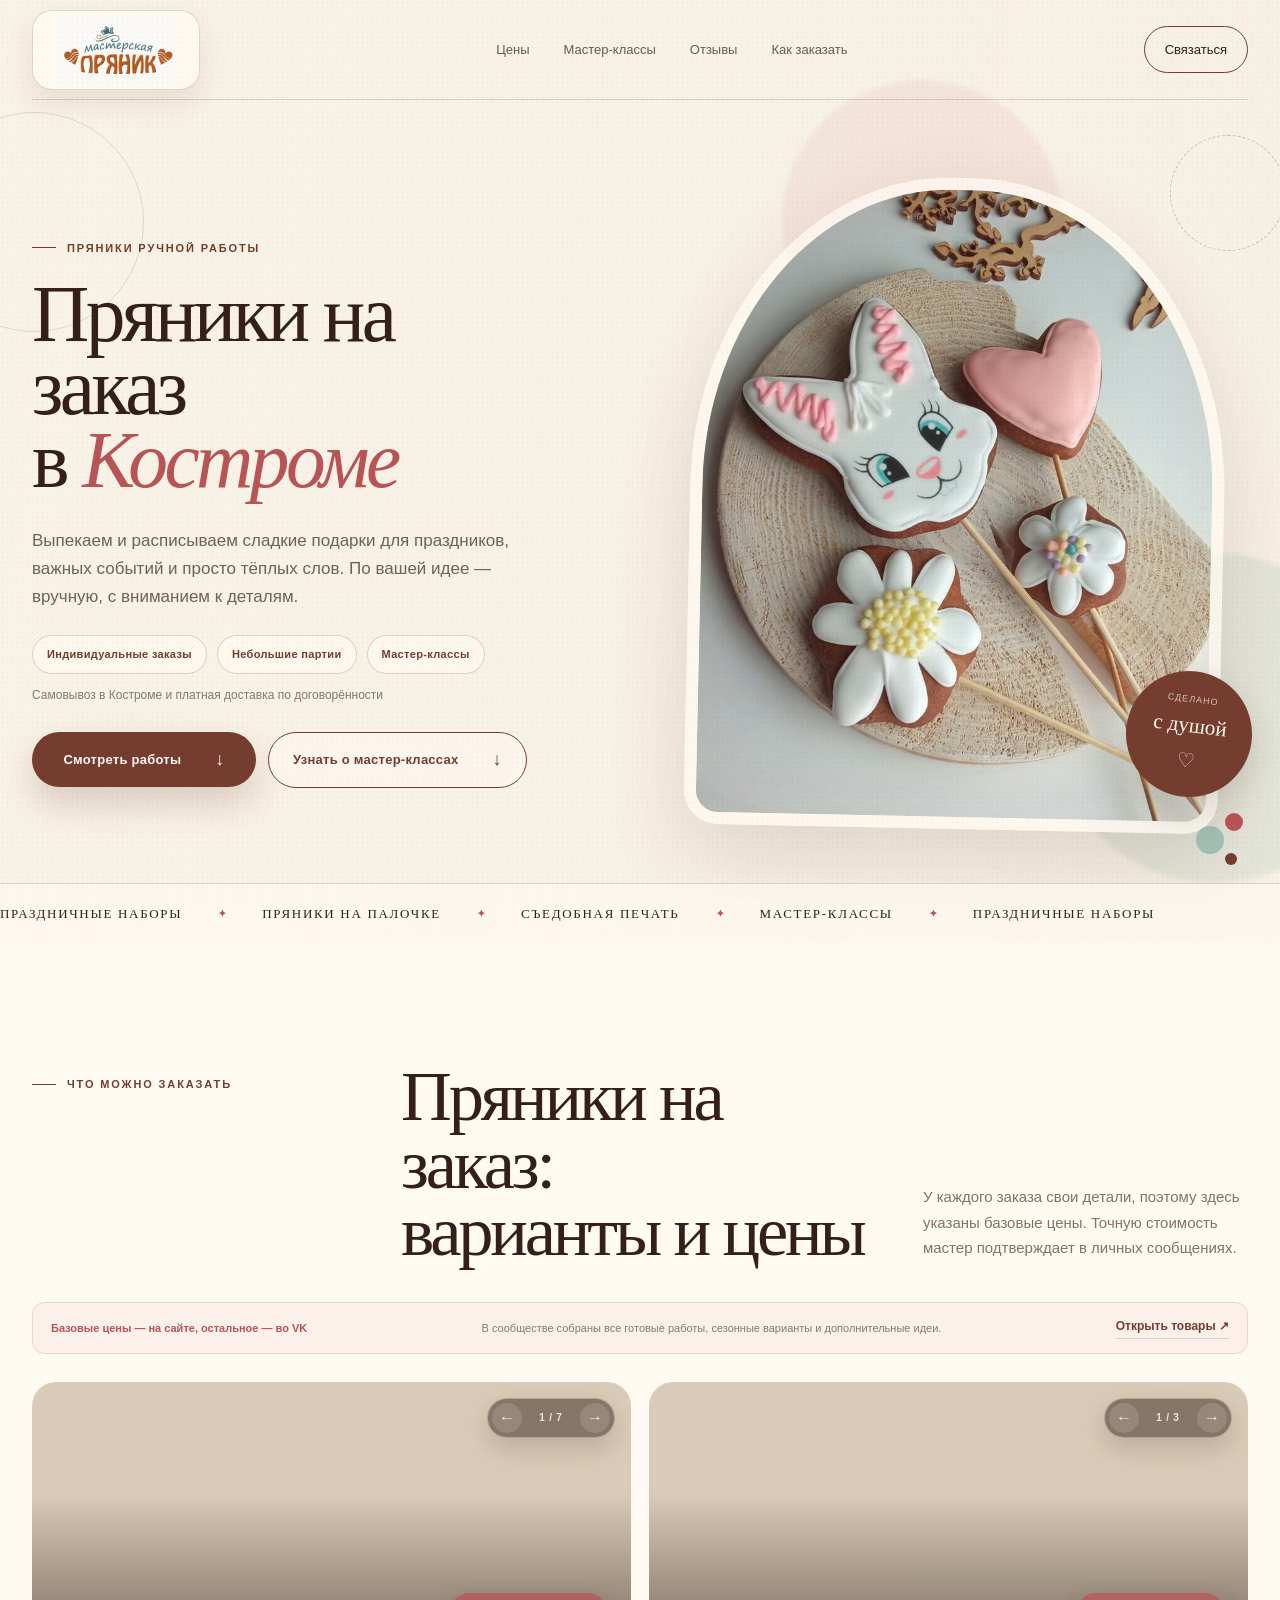
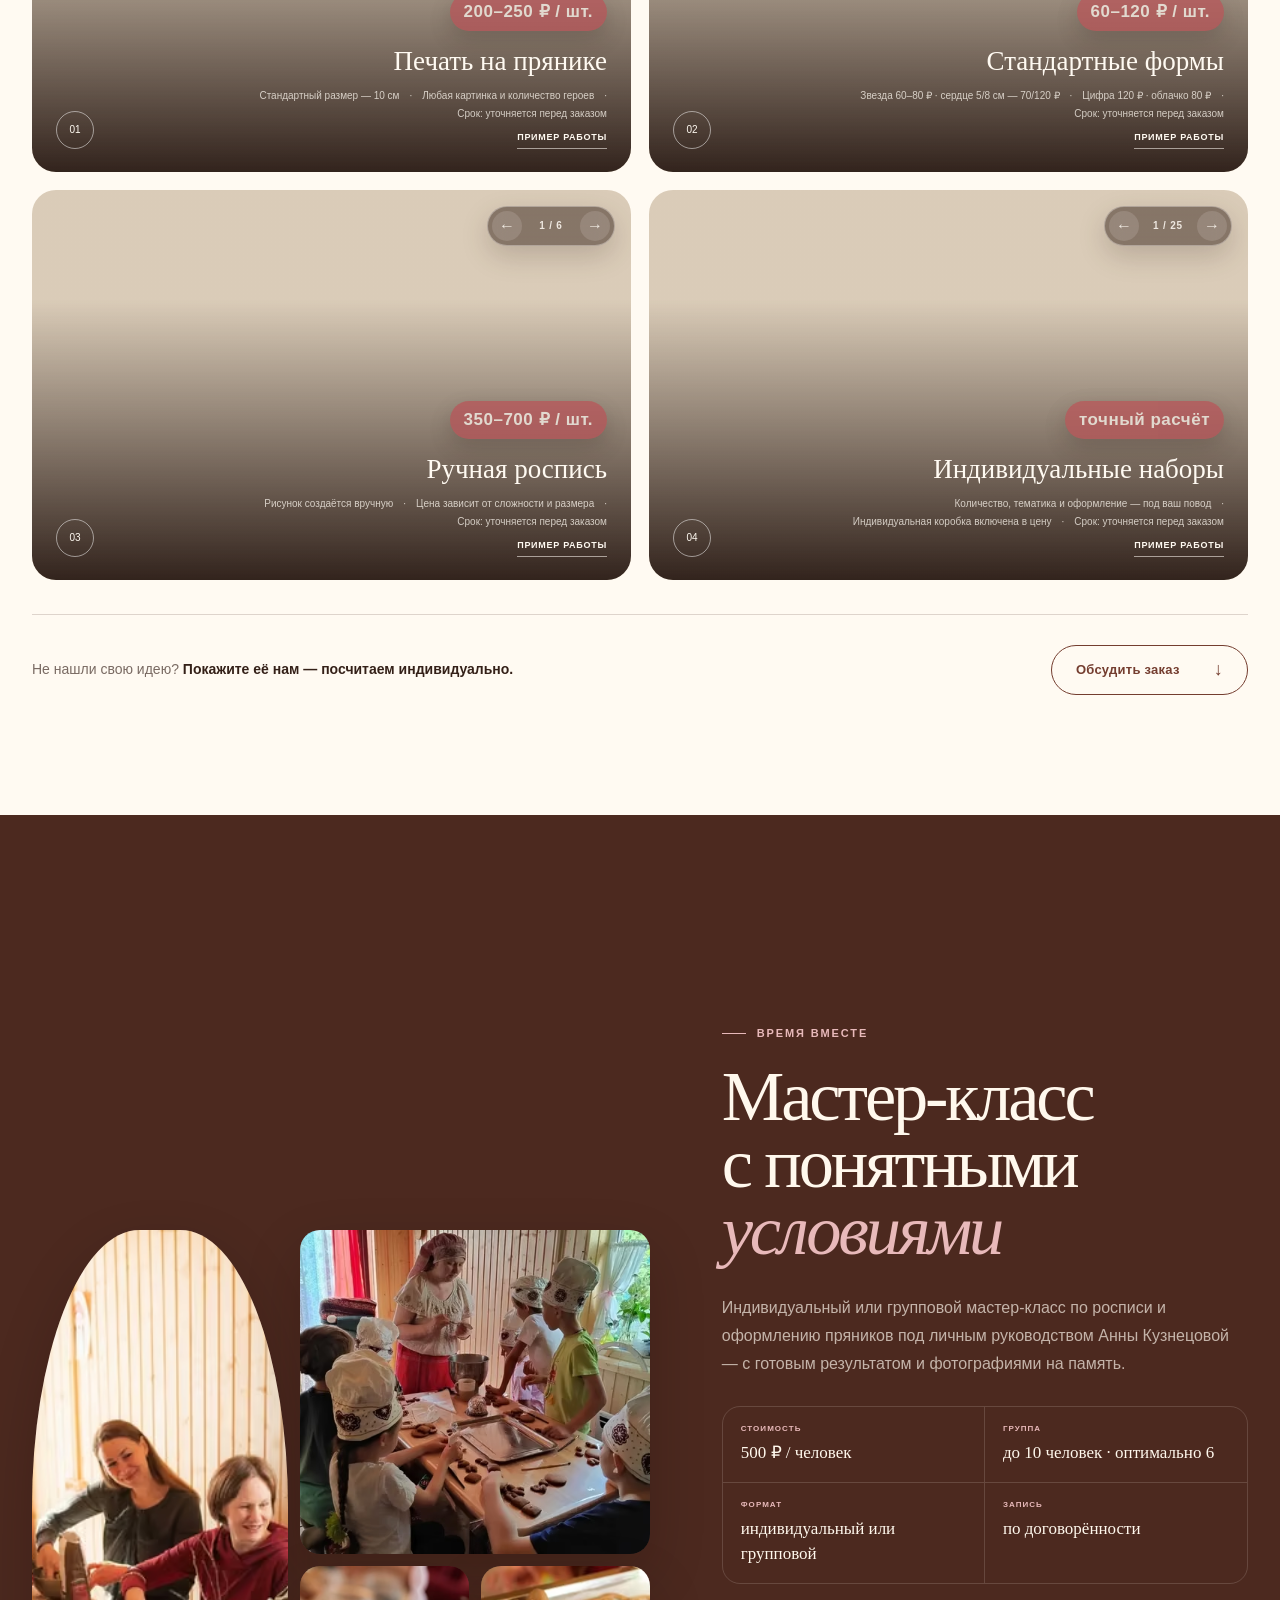
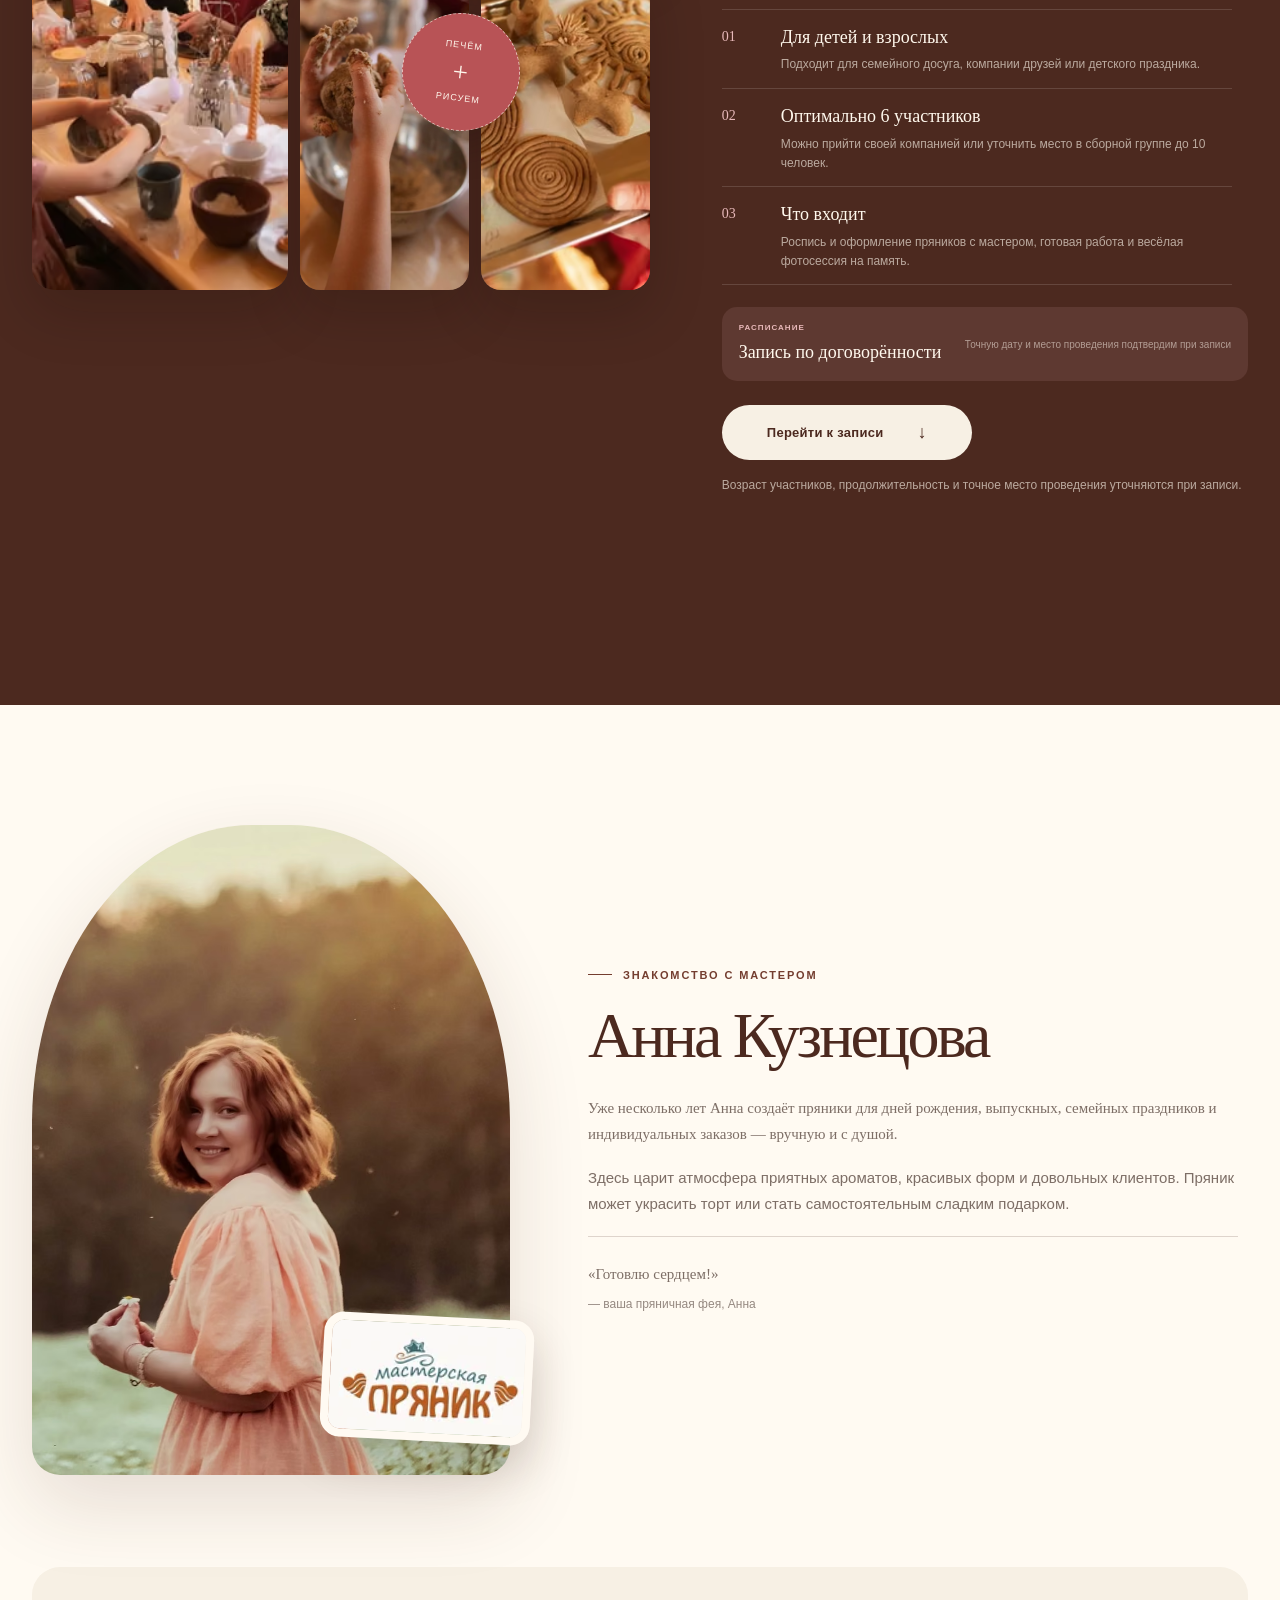
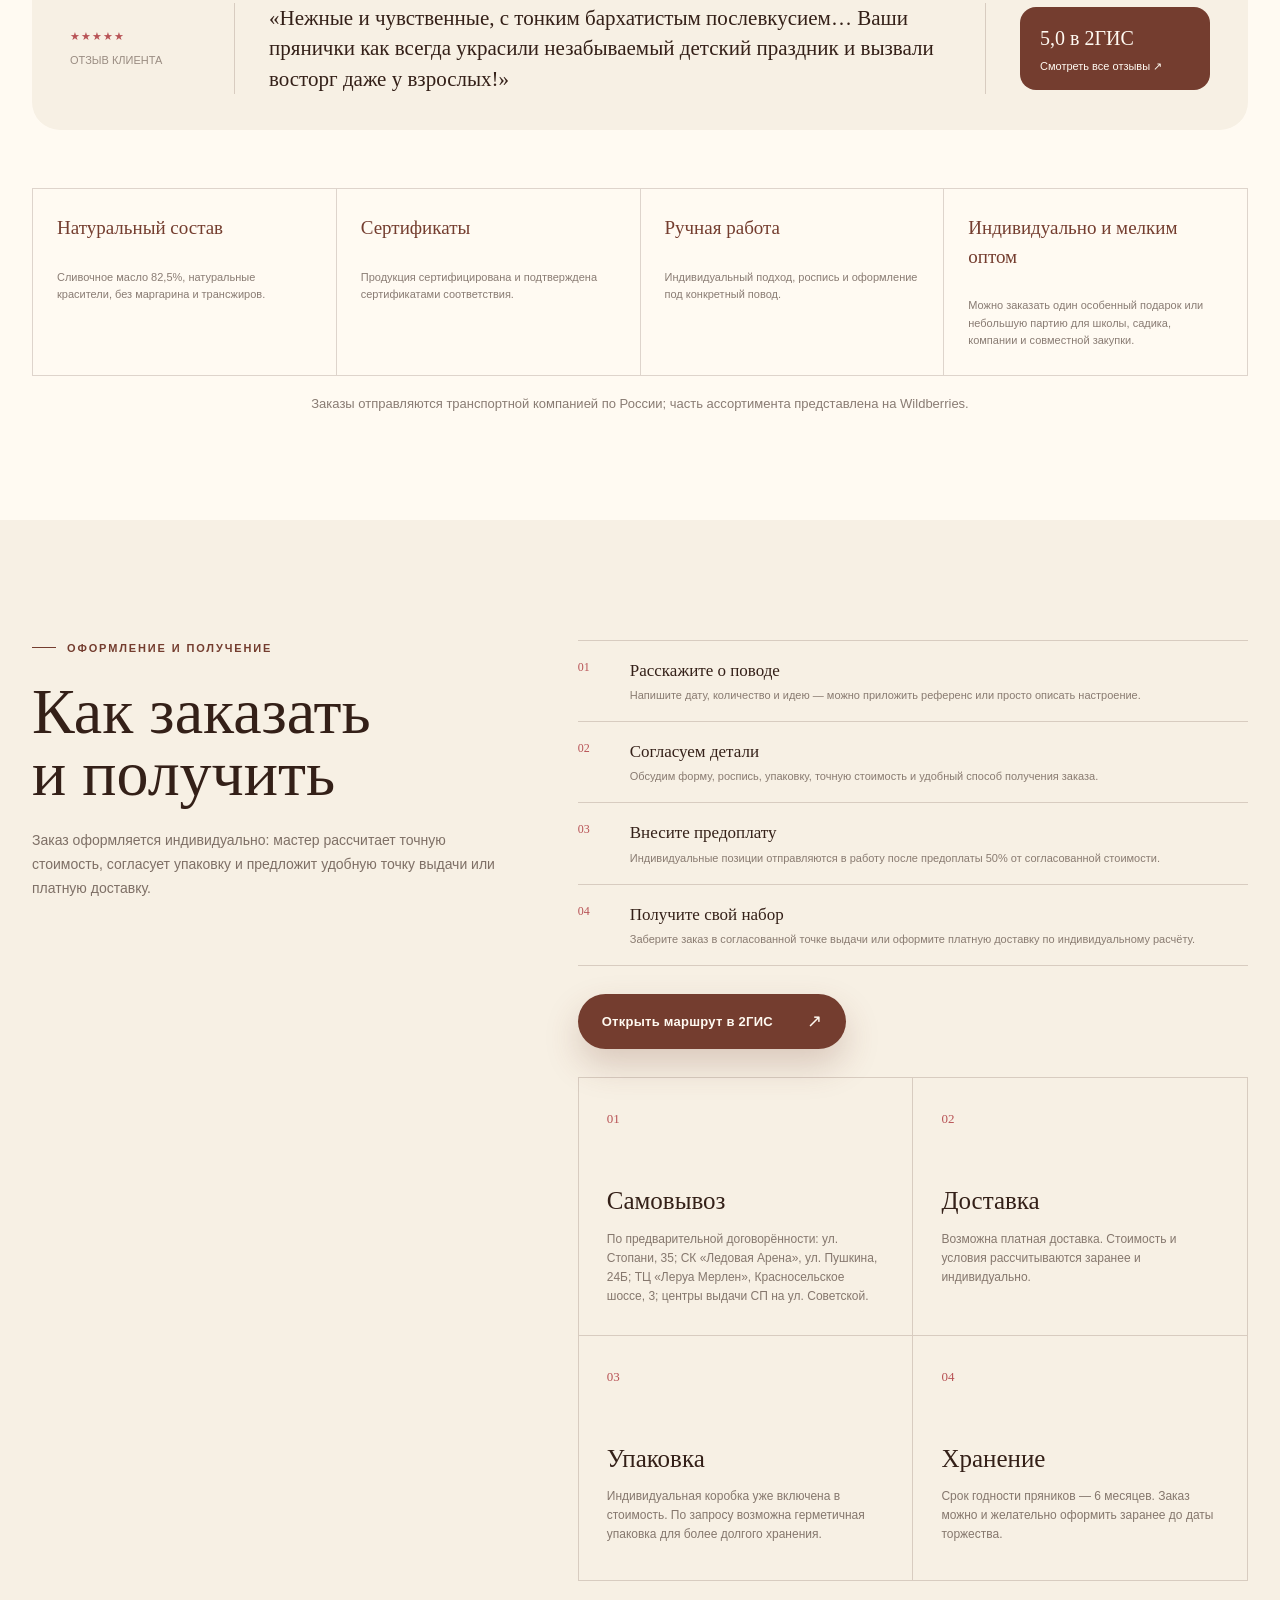
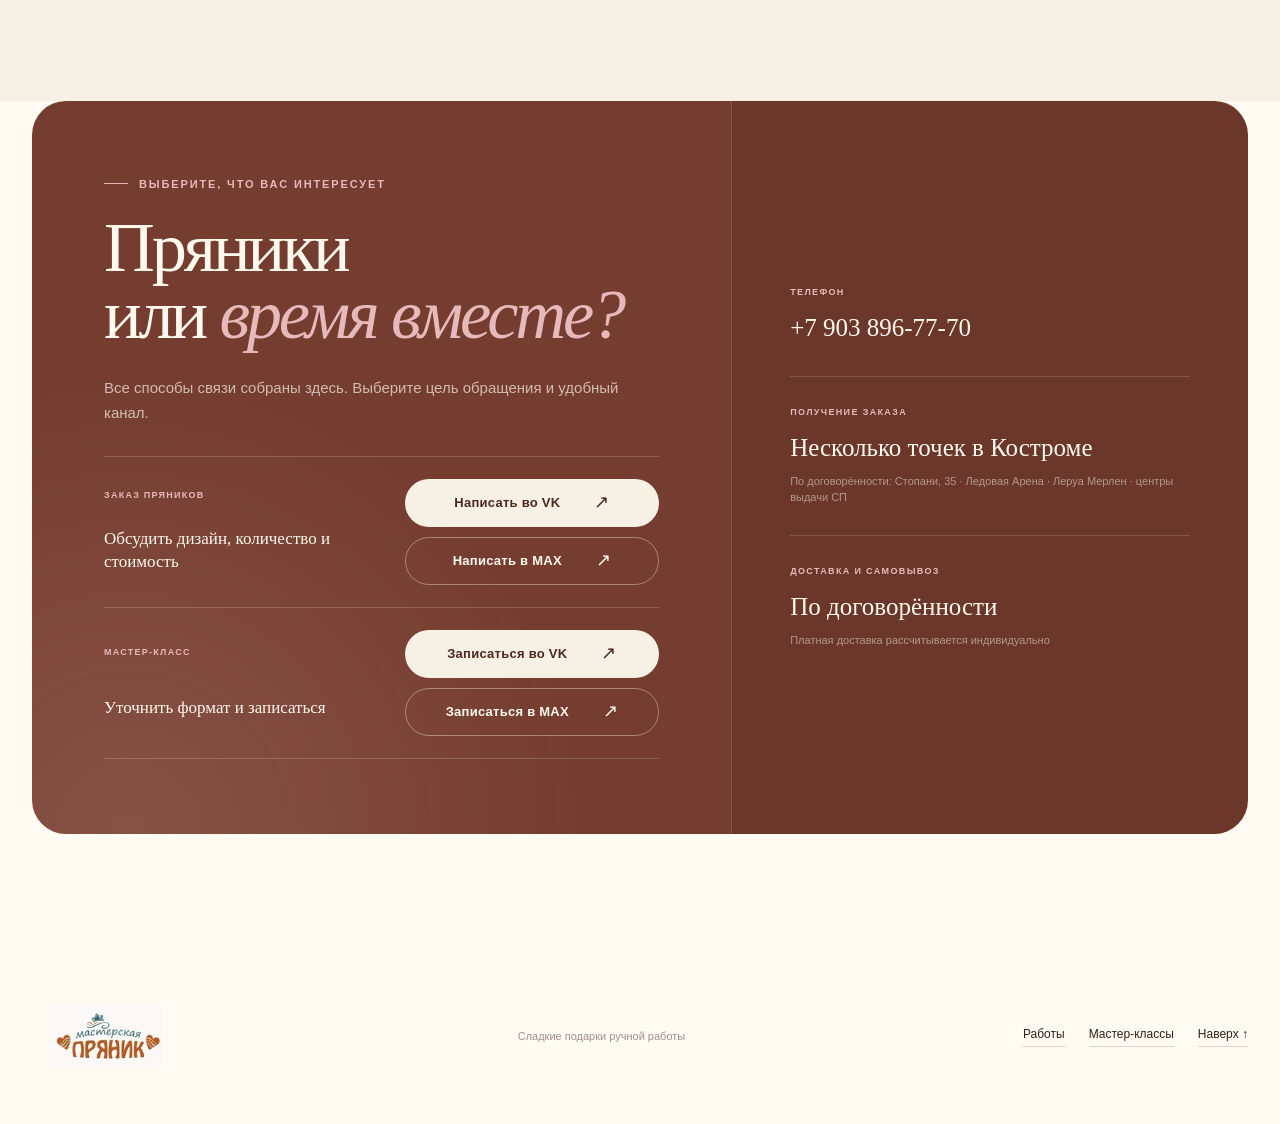
